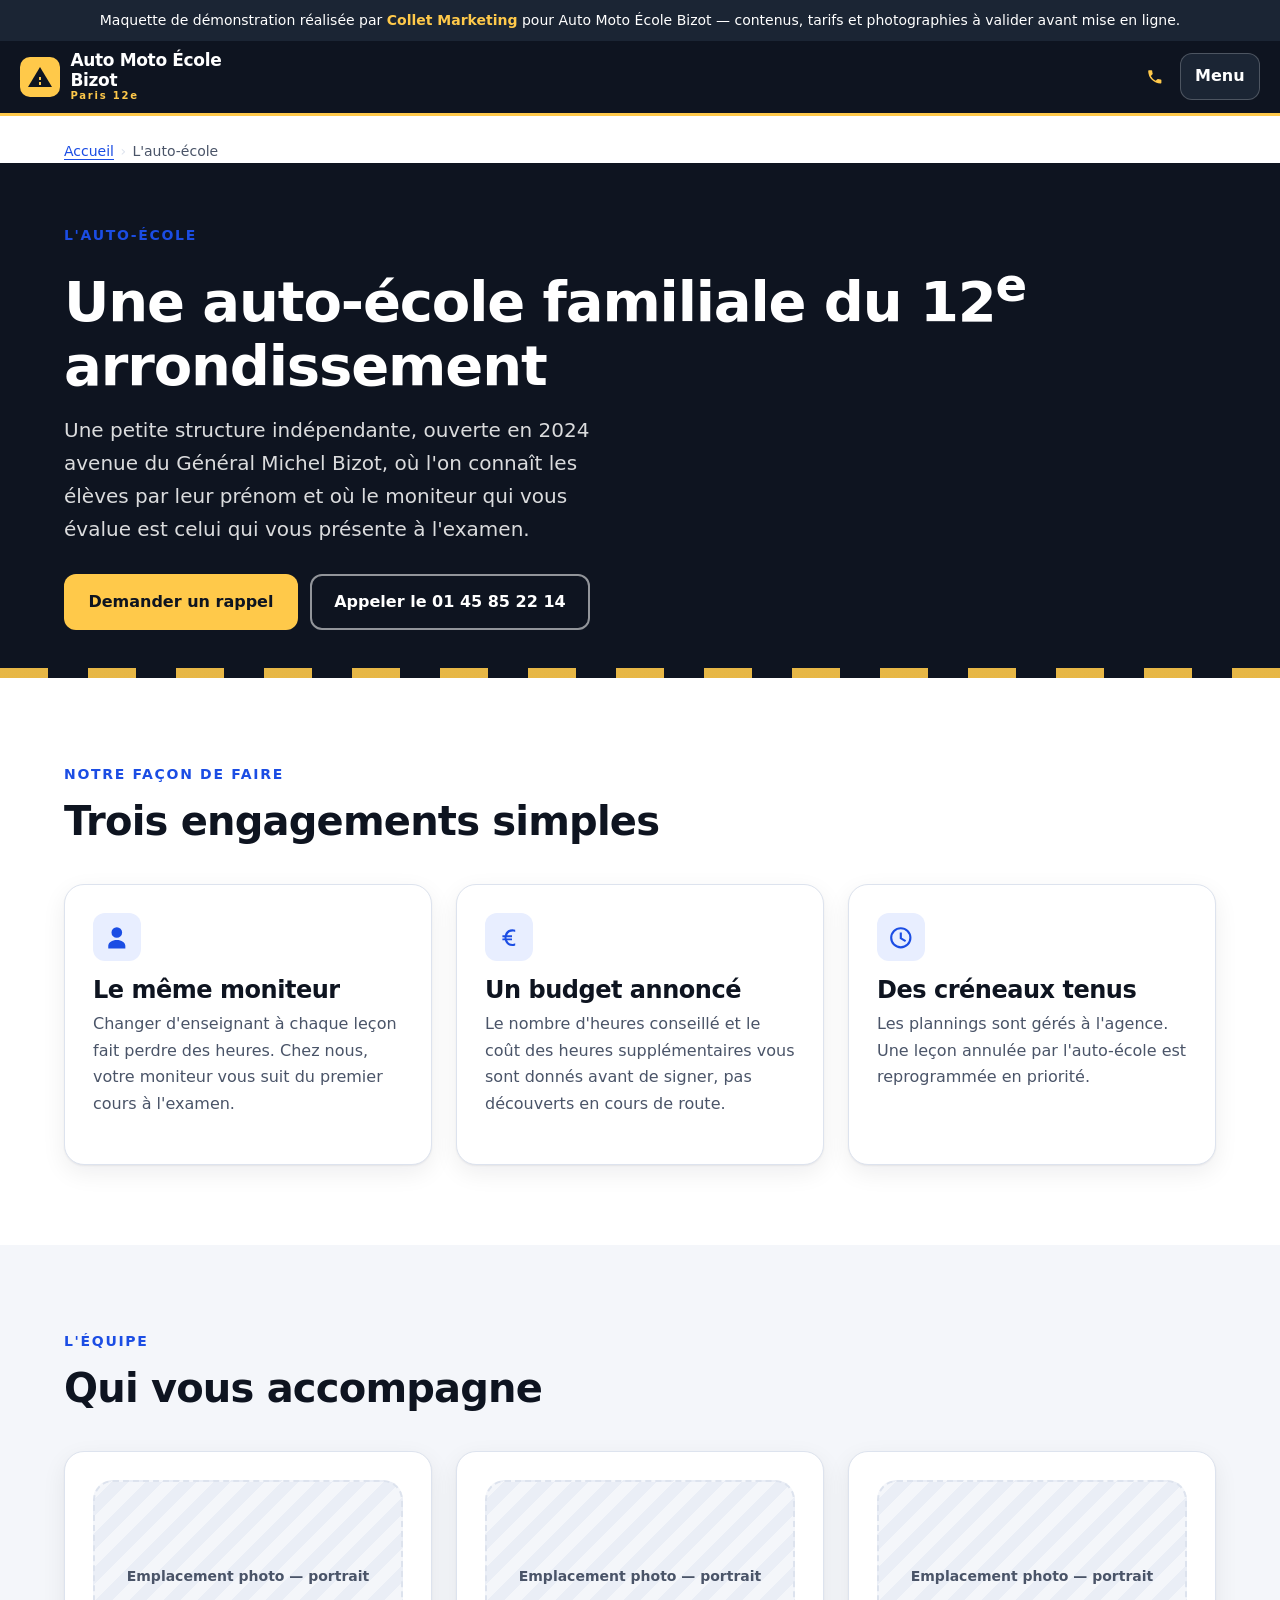
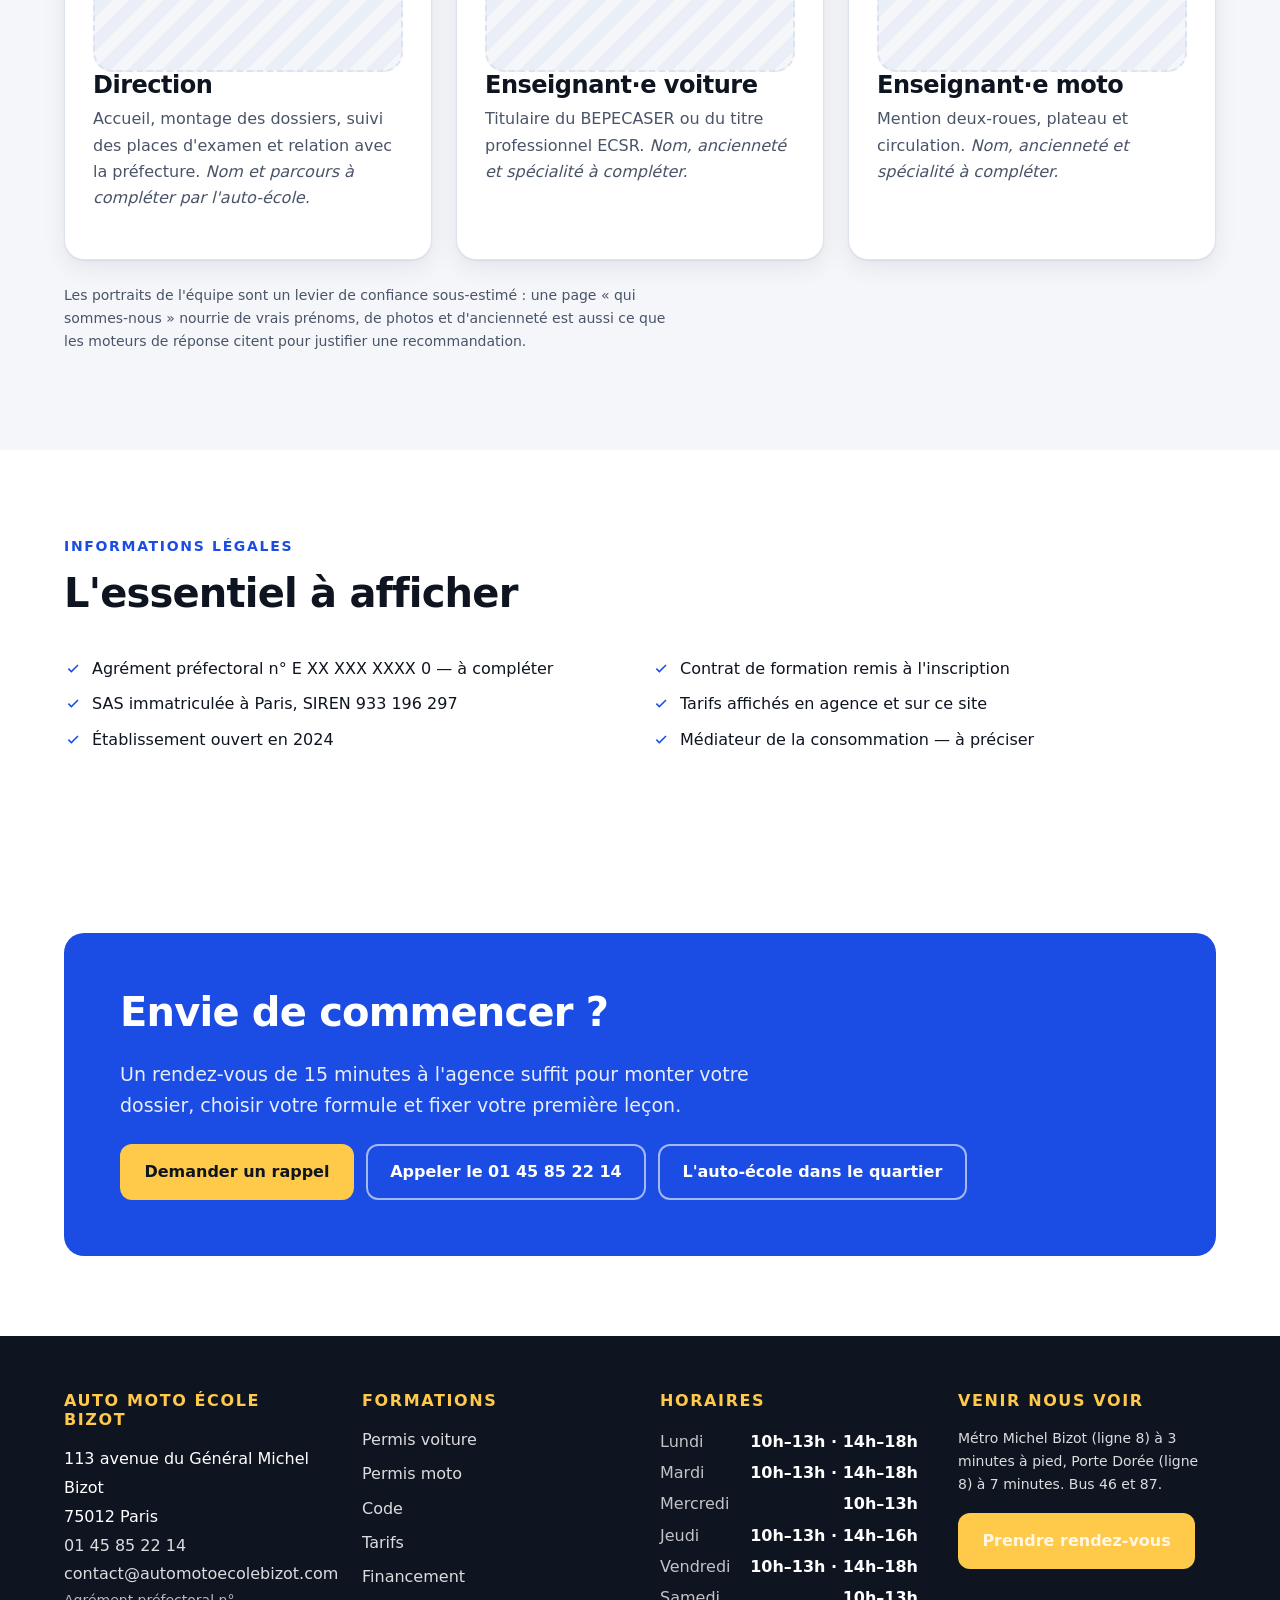
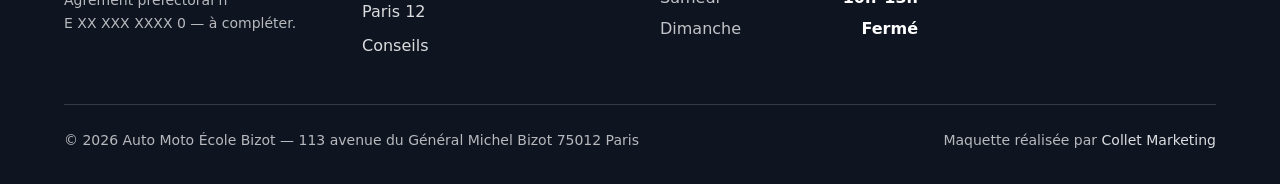
==== a-propos.html @ 6f450801 "Maquette de site pour l'Auto Moto École Bizot Site vitrine statique proposé à l'auto-école du 113 av" ====
<!DOCTYPE html>
<html lang="fr">
<head>
<meta charset="utf-8">
<meta name="viewport" content="width=device-width, initial-scale=1">
<title>L'auto-école — équipe et engagements | Auto Moto École Bizot</title>
<meta name="description" content="Auto Moto École Bizot, auto-école familiale du 12e arrondissement de Paris : notre équipe, nos engagements et nos informations légales.">
<link rel="canonical" href="https://www.automotoecolebizot.com/a-propos.html">
<meta name="theme-color" content="#0e1420">
<meta property="og:type" content="website">
<meta property="og:locale" content="fr_FR">
<meta property="og:site_name" content="Auto Moto École Bizot">
<meta property="og:title" content="L'auto-école — équipe et engagements | Auto Moto École Bizot">
<meta property="og:description" content="Auto Moto École Bizot, auto-école familiale du 12e arrondissement de Paris : notre équipe, nos engagements et nos informations légales.">
<meta property="og:url" content="https://www.automotoecolebizot.com/a-propos.html">
<meta name="twitter:card" content="summary_large_image">
<link rel="stylesheet" href="assets/css/bizot.css?v=f69661eec4">
<script type="application/ld+json">{"@context":"https://schema.org","@type":["DrivingSchool","LocalBusiness"],"@id":"https://www.automotoecolebizot.com/#etablissement","name":"Auto Moto École Bizot","legalName":"AUTO MOTO ECOLE BIZOT","url":"https://www.automotoecolebizot.com/","telephone":"+33145852214","email":"contact@automotoecolebizot.com","image":"https://www.automotoecolebizot.com/assets/img/devanture.jpg","priceRange":"€€","currenciesAccepted":"EUR","address":{"@type":"PostalAddress","streetAddress":"113 avenue du Général Michel Bizot","postalCode":"75012","addressLocality":"Paris","addressRegion":"Île-de-France","addressCountry":"FR"},"geo":{"@type":"GeoCoordinates","latitude":"48.8368","longitude":"2.4048"},"openingHoursSpecification":[{"@type":"OpeningHoursSpecification","dayOfWeek":["Monday","Tuesday","Friday"],"opens":"10:00","closes":"13:00"},{"@type":"OpeningHoursSpecification","dayOfWeek":["Monday","Tuesday","Friday"],"opens":"14:00","closes":"18:00"},{"@type":"OpeningHoursSpecification","dayOfWeek":["Wednesday","Saturday"],"opens":"10:00","closes":"13:00"},{"@type":"OpeningHoursSpecification","dayOfWeek":"Thursday","opens":"10:00","closes":"13:00"},{"@type":"OpeningHoursSpecification","dayOfWeek":"Thursday","opens":"14:00","closes":"16:00"}],"areaServed":[{"@type":"City","name":"Paris 12e"},{"@type":"City","name":"Saint-Mandé"},{"@type":"City","name":"Charenton-le-Pont"},{"@type":"City","name":"Vincennes"}],"hasOfferCatalog":{"@type":"OfferCatalog","name":"Formations au permis de conduire","itemListElement":[{"@type":"Offer","name":"Permis B — forfait 20 h boîte manuelle","price":"990","priceCurrency":"EUR"},{"@type":"Offer","name":"Permis B — forfait 20 h boîte automatique","price":"990","priceCurrency":"EUR"},{"@type":"Offer","name":"Permis A2 — forfait 20 h moto","price":"890","priceCurrency":"EUR"}]},"publicAccess":true,"sameAs":["https://www.instagram.com/"]}</script>
<script type="application/ld+json">{"@context":"https://schema.org","@type":"BreadcrumbList","itemListElement":[{"@type":"ListItem","position":1,"name":"Accueil","item":"https://www.automotoecolebizot.com/index.html"},{"@type":"ListItem","position":2,"name":"L'auto-école"}]}</script>
</head>
<body>
<a class="saut-navigation" href="#contenu">Aller au contenu</a>
<div class="bandeau-maquette">Maquette de démonstration réalisée par <strong>Collet Marketing</strong> pour Auto Moto École Bizot — contenus, tarifs et photographies à valider avant mise en ligne.</div>
<header class="entete">
  <div class="conteneur entete__barre">
    <a class="logo" href="index.html">
      <svg width="40" height="40" viewBox="0 0 40 40" aria-hidden="true" focusable="false">
        <rect width="40" height="40" rx="10" fill="#ffc94a"/>
        <path d="M8 30 20 10l12 20z" fill="#0e1420"/>
        <path d="M19 20h2v3h-2zm0 5h2v3h-2z" fill="#ffc94a"/>
      </svg>
      <span class="logo__marque">Auto Moto École Bizot<span>Paris 12e</span></span>
    </a>
    <button class="bouton-menu" type="button" data-menu-bouton aria-expanded="false" aria-controls="menu">
      Menu
    </button>
    <nav class="nav" id="menu" data-menu aria-label="Navigation principale">
      <ul class="nav__liste"><li><a class="nav__lien" href="permis-voiture.html">Permis voiture</a></li><li><a class="nav__lien" href="permis-moto.html">Permis moto</a></li><li><a class="nav__lien" href="code-de-la-route.html">Code</a></li><li><a class="nav__lien" href="tarifs.html">Tarifs</a></li><li><a class="nav__lien" href="financement.html">Financement</a></li><li><a class="nav__lien" href="auto-ecole-paris-12.html">Paris 12</a></li><li><a class="nav__lien" href="blog.html">Conseils</a></li><li class="nav__inscription"><a class="bouton bouton--principal" href="contact.html">S'inscrire</a></li></ul>
    </nav>
    <div class="entete__actions">
      <a class="tel-entete" href="tel:+33145852214"><svg viewBox="0 0 24 24" aria-hidden="true" focusable="false"><path d="M6.6 10.8a15.1 15.1 0 0 0 6.6 6.6l2.2-2.2a1 1 0 0 1 1-.24 11.4 11.4 0 0 0 3.6.58 1 1 0 0 1 1 1V20a1 1 0 0 1-1 1A17 17 0 0 1 3 4a1 1 0 0 1 1-1h3.5a1 1 0 0 1 1 1 11.4 11.4 0 0 0 .58 3.6 1 1 0 0 1-.25 1z"/></svg><span class="tel-entete__texte">01 45 85 22 14</span></a>
    </div>
  </div>
</header>
<main id="contenu">
<div class="conteneur fil-ariane"><nav aria-label="Fil d'Ariane"><ol><li><a href="index.html">Accueil</a></li><li aria-current="page">L'auto-école</li></ol></nav></div>

<section class="heros sur-fond-sombre" style="padding-block:3.5rem 3rem">
  <div class="conteneur">
    <span class="surtitre">L'auto-école</span>
    <h1>Une auto-école familiale du 12<sup>e</sup> arrondissement</h1>
    <p class="heros__accroche">Une petite structure indépendante, ouverte en 2024 avenue du Général Michel Bizot, où l'on connaît les élèves par leur prénom et où le moniteur qui vous évalue est celui qui vous présente à l'examen.</p>
      <div class="boutons" style="margin-top:1.75rem">
        <a class="bouton bouton--principal" href="contact.html">Demander un rappel</a>
        <a class="bouton bouton--secondaire" href="tel:+33145852214">Appeler le 01 45 85 22 14</a>
      </div>
  </div>
</section>
<section class="section">
  <div class="conteneur">
    <div class="section__intro">
      <span class="surtitre">Notre façon de faire</span>
      <h2>Trois engagements simples</h2>
    </div>
    
    <div class="grille grille--3"><article class="carte"><span class="carte__icone"><svg viewBox="0 0 24 24" aria-hidden="true" focusable="false"><path d="M12 12a5 5 0 1 0 0-10 5 5 0 0 0 0 10zm0 2c-4.4 0-8 2.5-8 5.5V22h16v-2.5c0-3-3.6-5.5-8-5.5z"/></svg></span><h3>Le même moniteur</h3><p>Changer d'enseignant à chaque leçon fait perdre des heures. Chez nous, votre moniteur vous suit du premier cours à l'examen.</p></article><article class="carte"><span class="carte__icone"><svg viewBox="0 0 24 24" aria-hidden="true" focusable="false"><path d="M15.6 6.2a5.4 5.4 0 0 0-5.2 3.4H15v1.8h-5.1a6 6 0 0 0 0 1.2H15v1.8h-4.6a5.4 5.4 0 0 0 5.2 3.4c.9 0 1.7-.2 2.4-.6v2.1c-.8.3-1.6.5-2.5.5a7.4 7.4 0 0 1-7.2-5.4H6v-1.8h2a7.7 7.7 0 0 1 0-1.2H6V9.6h2.3A7.4 7.4 0 0 1 15.5 4c.9 0 1.7.2 2.5.5v2.1c-.7-.3-1.5-.4-2.4-.4z"/></svg></span><h3>Un budget annoncé</h3><p>Le nombre d'heures conseillé et le coût des heures supplémentaires vous sont donnés avant de signer, pas découverts en cours de route.</p></article><article class="carte"><span class="carte__icone"><svg viewBox="0 0 24 24" aria-hidden="true" focusable="false"><path d="M12 2a10 10 0 1 0 0 20 10 10 0 0 0 0-20zm0 18a8 8 0 1 1 0-16 8 8 0 0 1 0 16zm1-13h-2v6l5 3 1-1.7-4-2.3z"/></svg></span><h3>Des créneaux tenus</h3><p>Les plannings sont gérés à l'agence. Une leçon annulée par l'auto-école est reprogrammée en priorité.</p></article></div>
  </div>
</section>
<section class="section section--claire">
  <div class="conteneur">
    <div class="section__intro">
      <span class="surtitre">L'équipe</span>
      <h2>Qui vous accompagne</h2>
    </div>
    
    <div class="grille grille--3">
      <article class="carte"><div class="photo photo--large" role="img" aria-label="portrait"><span>Emplacement photo — portrait</span></div><h3>Direction</h3>
        <p>Accueil, montage des dossiers, suivi des places d'examen et relation avec la
        préfecture. <em>Nom et parcours à compléter par l'auto-école.</em></p></article>
      <article class="carte"><div class="photo photo--large" role="img" aria-label="portrait"><span>Emplacement photo — portrait</span></div><h3>Enseignant·e voiture</h3>
        <p>Titulaire du BEPECASER ou du titre professionnel ECSR.
        <em>Nom, ancienneté et spécialité à compléter.</em></p></article>
      <article class="carte"><div class="photo photo--large" role="img" aria-label="portrait"><span>Emplacement photo — portrait</span></div><h3>Enseignant·e moto</h3>
        <p>Mention deux-roues, plateau et circulation.
        <em>Nom, ancienneté et spécialité à compléter.</em></p></article>
    </div>
    <p class="mention" style="margin-top:1.5rem">Les portraits de l'équipe sont un levier de
    confiance sous-estimé&nbsp;: une page « qui sommes-nous » nourrie de vrais prénoms, de
    photos et d'ancienneté est aussi ce que les moteurs de réponse citent pour justifier une
    recommandation.</p>
  </div>
</section>
<section class="section">
  <div class="conteneur">
    <div class="section__intro">
      <span class="surtitre">Informations légales</span>
      <h2>L'essentiel à afficher</h2>
    </div>
    
    <div class="grille grille--2">
      <ul class="liste-cochee">
        <li><svg viewBox="0 0 24 24" aria-hidden="true" focusable="false"><path d="M9.6 16.6 5 12l1.4-1.4 3.2 3.2 8-8L19 7.2z"/></svg><span>Agrément préfectoral n° E XX XXX XXXX 0 — à compléter</span></li>
        <li><svg viewBox="0 0 24 24" aria-hidden="true" focusable="false"><path d="M9.6 16.6 5 12l1.4-1.4 3.2 3.2 8-8L19 7.2z"/></svg><span>SAS immatriculée à Paris, SIREN 933 196 297</span></li>
        <li><svg viewBox="0 0 24 24" aria-hidden="true" focusable="false"><path d="M9.6 16.6 5 12l1.4-1.4 3.2 3.2 8-8L19 7.2z"/></svg><span>Établissement ouvert en 2024</span></li>
      </ul>
      <ul class="liste-cochee">
        <li><svg viewBox="0 0 24 24" aria-hidden="true" focusable="false"><path d="M9.6 16.6 5 12l1.4-1.4 3.2 3.2 8-8L19 7.2z"/></svg><span>Contrat de formation remis à l'inscription</span></li>
        <li><svg viewBox="0 0 24 24" aria-hidden="true" focusable="false"><path d="M9.6 16.6 5 12l1.4-1.4 3.2 3.2 8-8L19 7.2z"/></svg><span>Tarifs affichés en agence et sur ce site</span></li>
        <li><svg viewBox="0 0 24 24" aria-hidden="true" focusable="false"><path d="M9.6 16.6 5 12l1.4-1.4 3.2 3.2 8-8L19 7.2z"/></svg><span>Médiateur de la consommation — à préciser</span></li>
      </ul>
    </div>
  </div>
</section>
<section class="section">
  <div class="conteneur">
    <div class="appel">
      <h2>Envie de commencer&nbsp;?</h2>
      <p>Un rendez-vous de 15 minutes à l'agence suffit pour monter votre dossier, choisir votre formule et fixer votre première leçon.</p>
      <div class="boutons">
        <a class="bouton bouton--principal" href="contact.html">Demander un rappel</a>
        <a class="bouton bouton--secondaire" href="tel:+33145852214">Appeler le 01 45 85 22 14</a>
        <a class="bouton bouton--secondaire" href="auto-ecole-paris-12.html">L'auto-école dans le quartier</a>
      </div>
    </div>
  </div>
</section>
</main>

<footer class="pied">
  <div class="conteneur">
    <div class="pied__grille">
      <div>
        <h2>Auto Moto École Bizot</h2>
        <address>
          113 avenue du Général Michel Bizot<br>75012 Paris<br>
          <a href="tel:+33145852214">01 45 85 22 14</a><br>
          <a href="mailto:contact@automotoecolebizot.com">contact@automotoecolebizot.com</a>
        </address>
        <p class="mention" style="color:rgba(255,255,255,.7)">
          Agrément préfectoral n° E&nbsp;XX&nbsp;XXX&nbsp;XXXX&nbsp;0 — à compléter.
        </p>
      </div>
      <div>
        <h2>Formations</h2>
        <ul><li><a href="permis-voiture.html">Permis voiture</a></li><li><a href="permis-moto.html">Permis moto</a></li><li><a href="code-de-la-route.html">Code</a></li><li><a href="tarifs.html">Tarifs</a></li><li><a href="financement.html">Financement</a></li><li><a href="auto-ecole-paris-12.html">Paris 12</a></li><li><a href="blog.html">Conseils</a></li></ul>
      </div>
      <div>
        <h2>Horaires</h2>
        <dl class="pied__horaires"><div><dt>Lundi</dt><dd>10h–13h · 14h–18h</dd></div><div><dt>Mardi</dt><dd>10h–13h · 14h–18h</dd></div><div><dt>Mercredi</dt><dd>10h–13h</dd></div><div><dt>Jeudi</dt><dd>10h–13h · 14h–16h</dd></div><div><dt>Vendredi</dt><dd>10h–13h · 14h–18h</dd></div><div><dt>Samedi</dt><dd>10h–13h</dd></div><div><dt>Dimanche</dt><dd>Fermé</dd></div></dl>
      </div>
      <div>
        <h2>Venir nous voir</h2>
        <p class="mention" style="color:rgba(255,255,255,.85);max-width:16rem">
          Métro Michel Bizot (ligne 8) à 3 minutes à pied, Porte Dorée (ligne 8) à 7 minutes.
          Bus 46 et 87.
        </p>
        <p><a class="bouton bouton--principal" href="contact.html">Prendre rendez-vous</a></p>
      </div>
    </div>
    <div class="pied__bas">
      <p class="sans-marge-bas">© 2026 Auto Moto École Bizot — 113 avenue du Général Michel Bizot 75012 Paris</p>
      <p class="sans-marge-bas">Maquette réalisée par <a href="https://colletmarketing.com">Collet Marketing</a></p>
    </div>
  </div>
</footer>
<script src="assets/js/site.js?v=902082d613" defer></script>
</body>
</html>
---- assets/css/bizot.css ----
/* ==========================================================================
   Auto Moto École Bizot — maquette Collet Marketing
   Feuille de style unique. Aucune dépendance, aucune étape de compilation.

   Ordre : jetons → socle → mise en page → composants → utilitaires.
   Aucune couleur n'est écrite en dur hors du bloc « jetons ».
   ========================================================================== */

/* --------------------------------------------------------------------------
   1. Jetons
   -------------------------------------------------------------------------- */
:root {
  /* Palette — six valeurs, aucune autre.
     Le thème vient de la route : bitume, marquage au sol, bleu de signalisation. */
  --bitume:       #0e1420;  /* texte principal, en-tête, pied de page          */
  --bitume-clair: #1b2534;  /* aplats secondaires sur fond sombre              */
  --bleu:         #1b4de4;  /* couleur de marque, liens, aplats                */
  --jaune:        #ffc94a;  /* action principale et marquage au sol            */
  --gris:         #f4f6fa;  /* fonds de section clairs                         */
  --blanc:        #ffffff;

  /* Teintes dérivées — états d'interface uniquement (survol, bordures). */
  --bleu-voile:   #e8eeff;  /* bleu 10 % sur blanc : fonds d'encadré           */
  --bleu-fonce:   #1740bd;  /* survol du bouton bleu                           */
  --jaune-fonce:  #f0b62b;  /* survol du bouton jaune                          */
  --bitume-doux:  #4a5468;  /* texte secondaire — 7,4:1 sur blanc              */
  --trait:        #dde3ee;

  /* Rôles — les composants ne consomment jamais la palette directement. */
  --fond-page:      var(--blanc);
  --fond-clair:     var(--gris);
  --fond-sombre:    var(--bitume);
  --texte:          var(--bitume);
  --texte-doux:     var(--bitume-doux);
  --texte-sombre:   var(--blanc);      /* texte posé sur --fond-sombre         */
  --action-fond:    var(--jaune);      /* bitume sur jaune = 11,6:1            */
  --action-texte:   var(--bitume);
  --marque:         var(--bleu);       /* bleu sur blanc = 6,5:1               */

  /* Typographie — tout en rem, jamais en px : le réglage « taille du texte »
     du navigateur doit rester opérant. */
  --police: system-ui, -apple-system, "Segoe UI", Roboto, "Helvetica Neue", Arial, sans-serif;
  --corps:   1.125rem;  /* 18 px minimum sur tout le texte courant */
  --petit:   1rem;
  --mention: 0.875rem;  /* mentions légales et micro-libellés uniquement */

  /* Rythme */
  --pas:        0.5rem;
  --gouttiere:  1.5rem;
  --section:    5rem;
  --largeur:    72rem;
  --largeur-entete: 82rem;   /* l'en-tête tient sur une ligne jusqu'à 80rem */
  --lecture:    38rem;   /* ~68 caractères */

  --rayon:       0.75rem;
  --rayon-large: 1.25rem;
  --ombre:       0 1px 2px rgba(14, 20, 32, .06), 0 8px 24px rgba(14, 20, 32, .07);
  --ombre-forte: 0 18px 48px rgba(14, 20, 32, .18);
}

/* --------------------------------------------------------------------------
   2. Socle
   -------------------------------------------------------------------------- */
*, *::before, *::after { box-sizing: border-box; }

html { scroll-behavior: smooth; }
@media (prefers-reduced-motion: reduce) {
  html { scroll-behavior: auto; }
  *, *::before, *::after { animation-duration: .01ms !important; transition-duration: .01ms !important; }
}

body {
  margin: 0;
  font-family: var(--police);
  font-size: var(--corps);
  line-height: 1.65;
  color: var(--texte);
  background: var(--fond-page);
  -webkit-font-smoothing: antialiased;
}

h1, h2, h3, h4 { line-height: 1.15; margin: 0 0 .6em; letter-spacing: -.02em; font-weight: 800; }
h1 { font-size: clamp(2.1rem, 1.4rem + 2.8vw, 3.5rem); }
h2 { font-size: clamp(1.7rem, 1.2rem + 1.9vw, 2.5rem); }
h3 { font-size: clamp(1.2rem, 1.05rem + .6vw, 1.5rem); }
h4 { font-size: 1.125rem; }

p, ul, ol, dl, table { margin: 0 0 1.2em; }
p { max-width: var(--lecture); }
img, svg { max-width: 100%; }
img { height: auto; display: block; }

a { color: var(--marque); text-underline-offset: .18em; }
a:hover { color: var(--bleu-fonce); }

:focus-visible {
  outline: 3px solid var(--bleu);
  outline-offset: 3px;
  border-radius: 4px;
}
.sur-fond-sombre :focus-visible, .pied :focus-visible { outline-color: var(--jaune); }

.saut-navigation {
  position: absolute; top: 0; left: 0; z-index: 100;
  width: 1px; height: 1px; overflow: hidden; clip-path: inset(50%);
  background: var(--jaune); color: var(--bitume);
  padding: .75rem 1.25rem; font-weight: 700; border-radius: 0 0 var(--rayon) 0;
}
.saut-navigation:focus {
  width: auto; height: auto; overflow: visible; clip-path: none;
}

/* --------------------------------------------------------------------------
   3. Mise en page
   -------------------------------------------------------------------------- */
.conteneur {
  width: min(100% - 2.5rem, var(--largeur));
  margin-inline: auto;
}

.section { padding-block: var(--section); }
.section--serree { padding-block: 3.5rem; }
.section--claire { background: var(--fond-clair); }
.section--sombre { background: var(--fond-sombre); color: var(--texte-sombre); }
.section--sombre h2, .section--sombre h3 { color: var(--texte-sombre); }
.section--sombre a { color: var(--jaune); }

.section__intro { max-width: 44rem; margin-bottom: 2.5rem; }
.section__intro p { max-width: none; color: var(--texte-doux); font-size: 1.1875rem; }
.section--sombre .section__intro p { color: rgba(255,255,255,.82); }

.surtitre {
  display: inline-block;
  font-size: var(--mention); font-weight: 800;
  letter-spacing: .12em; text-transform: uppercase;
  color: var(--marque); margin-bottom: .75rem;
}
.section--sombre .surtitre { color: var(--jaune); }

.grille { display: grid; gap: var(--gouttiere); }
.grille--2 { grid-template-columns: repeat(auto-fit, minmax(19rem, 1fr)); }
.grille--3 { grid-template-columns: repeat(auto-fit, minmax(17rem, 1fr)); }
.grille--4 { grid-template-columns: repeat(auto-fit, minmax(14rem, 1fr)); }
.grille--texte-media { grid-template-columns: repeat(auto-fit, minmax(20rem, 1fr)); align-items: center; gap: 3rem; }

/* --------------------------------------------------------------------------
   4. En-tête
   -------------------------------------------------------------------------- */
.bandeau-maquette {
  background: var(--bitume-clair); color: var(--blanc);
  font-size: var(--mention); text-align: center;
  padding: .55rem 1rem;
}
.bandeau-maquette a { color: var(--jaune); font-weight: 700; }
.bandeau-maquette strong { color: var(--jaune); }

.entete {
  position: sticky; top: 0; z-index: 50;
  background: var(--bitume); color: var(--texte-sombre);
  border-bottom: 3px solid var(--jaune);
}
.entete__barre {
  width: min(100% - 2.5rem, var(--largeur-entete));
  display: flex; align-items: center; gap: 1rem;
  min-height: 4.5rem;
}
.logo { display: inline-flex; align-items: center; gap: .65rem; text-decoration: none; color: var(--blanc); flex: 0 0 auto; }
.logo__marque { font-weight: 900; font-size: 1.0625rem; letter-spacing: -.02em; line-height: 1.15; max-width: 9.5rem; }
.logo__marque span { display: block; font-size: .625rem; font-weight: 700; letter-spacing: .18em; color: var(--jaune); }

.nav { margin-left: auto; }
.nav__liste { display: flex; align-items: center; gap: .1rem; list-style: none; margin: 0; padding: 0; }
.nav__lien {
  display: block; padding: .55rem .6rem; border-radius: var(--rayon); white-space: nowrap;
  color: var(--blanc); text-decoration: none; font-size: .9375rem; font-weight: 600;
}
.nav__inscription .bouton { padding: .6rem 1rem; font-size: .9375rem; }
.nav__lien:hover { background: var(--bitume-clair); color: var(--blanc); }
.nav__lien[aria-current="page"] { color: var(--jaune); }

.entete__actions { display: flex; align-items: center; gap: .75rem; flex: 0 0 auto; }
.tel-entete {
  display: inline-flex; align-items: center; gap: .5rem;
  color: var(--blanc); text-decoration: none; font-weight: 700; white-space: nowrap;
}
.tel-entete svg { width: 1.1rem; height: 1.1rem; fill: var(--jaune); }

.bouton-menu {
  display: none; align-items: center; gap: .5rem;
  background: var(--bitume-clair); color: var(--blanc);
  border: 1px solid rgba(255,255,255,.22); border-radius: var(--rayon);
  font: inherit; font-size: var(--petit); font-weight: 700;
  padding: .6rem .9rem; cursor: pointer; min-height: 44px;
}

@media (max-width: 80rem) {
  .logo { order: 1; }
  .entete__actions { order: 2; margin-left: auto; }
  .bouton-menu { display: inline-flex; order: 3; }
  .nav { order: 4; }
  .tel-entete__texte { display: none; }
  .nav {
    position: absolute; left: 0; right: 0; top: 100%;
    background: var(--bitume); border-bottom: 3px solid var(--jaune);
    margin: 0; padding: .5rem 1.25rem 1.25rem;
    display: none;
  }
  .nav[data-ouvert="true"] { display: block; }
  .nav__liste { flex-direction: column; align-items: stretch; gap: 0; }
  .nav__lien { padding: .85rem .5rem; border-bottom: 1px solid rgba(255,255,255,.1); }
  .nav__inscription { margin-top: .9rem; }
}

/* --------------------------------------------------------------------------
   5. Boutons
   -------------------------------------------------------------------------- */
.bouton {
  display: inline-flex; align-items: center; justify-content: center; gap: .5rem;
  min-height: 48px; padding: .8rem 1.4rem;
  border: 2px solid transparent; border-radius: var(--rayon);
  font: inherit; font-size: var(--petit); font-weight: 800; text-decoration: none;
  cursor: pointer; transition: background-color .15s ease, transform .15s ease;
}
.bouton:hover { transform: translateY(-1px); }
.bouton--principal { background: var(--action-fond); color: var(--action-texte); }
.bouton--principal:hover { background: var(--jaune-fonce); color: var(--action-texte); }
.bouton--secondaire { background: transparent; color: var(--marque); border-color: var(--marque); }
.bouton--secondaire:hover { background: var(--bleu-voile); color: var(--bleu-fonce); }
.sur-fond-sombre .bouton--secondaire, .section--sombre .bouton--secondaire {
  color: var(--blanc); border-color: rgba(255,255,255,.55);
}
.sur-fond-sombre .bouton--secondaire:hover, .section--sombre .bouton--secondaire:hover {
  background: rgba(255,255,255,.1); color: var(--blanc);
}
.bouton--large { width: 100%; }
.boutons { display: flex; flex-wrap: wrap; gap: .75rem; }

/* --------------------------------------------------------------------------
   6. Héros
   -------------------------------------------------------------------------- */
.heros {
  background: var(--bitume); color: var(--texte-sombre);
  position: relative; overflow: hidden;
  padding-block: 4.5rem 4rem;
}
/* Marquage au sol : une bande discontinue en fond, tracée en CSS. */
.heros::after {
  content: ""; position: absolute; inset: auto 0 0 0; height: 10px;
  background: repeating-linear-gradient(90deg, var(--jaune) 0 3rem, transparent 3rem 5.5rem);
  opacity: .9;
}
.heros__grille { display: grid; grid-template-columns: repeat(auto-fit, minmax(20rem, 1fr)); gap: 3rem; align-items: center; }
.heros h1 { margin-bottom: 1rem; }
.heros h1 em { font-style: normal; color: var(--jaune); }
.heros__accroche { font-size: 1.25rem; color: rgba(255,255,255,.85); max-width: 34rem; }
.heros__preuves { list-style: none; margin: 1.75rem 0 0; padding: 0; display: grid; gap: .6rem; }
.heros__preuves li { display: flex; align-items: flex-start; gap: .6rem; font-size: var(--petit); color: rgba(255,255,255,.9); }
.heros__preuves svg { width: 1.25rem; height: 1.25rem; flex: 0 0 auto; margin-top: .2rem; fill: var(--jaune); }

.encart-devis {
  background: var(--blanc); color: var(--texte);
  border-radius: var(--rayon-large); box-shadow: var(--ombre-forte);
  padding: 1.75rem;
}
.encart-devis h2 { font-size: 1.4rem; }
.encart-devis p { font-size: var(--petit); color: var(--texte-doux); }

/* Bandeau de réassurance sous le héros */
.rassurance { background: var(--bleu-voile); border-bottom: 1px solid var(--trait); }
.rassurance__liste {
  list-style: none; margin: 0; padding: 1.1rem 0;
  display: flex; flex-wrap: wrap; gap: .75rem 2.25rem; justify-content: space-between;
}
.rassurance__liste li { display: flex; align-items: center; gap: .55rem; font-size: var(--petit); font-weight: 600; }
.rassurance__liste svg { width: 1.15rem; height: 1.15rem; fill: var(--marque); flex: 0 0 auto; }

/* --------------------------------------------------------------------------
   7. Cartes
   -------------------------------------------------------------------------- */
.carte {
  display: flex; flex-direction: column;
  background: var(--blanc); border: 1px solid var(--trait);
  border-radius: var(--rayon-large); padding: 1.75rem;
  box-shadow: var(--ombre);
}
.carte h3 { margin-bottom: .4rem; }
.carte p { max-width: none; color: var(--texte-doux); font-size: var(--petit); }
.carte__icone {
  display: inline-flex; align-items: center; justify-content: center;
  width: 3rem; height: 3rem; border-radius: var(--rayon);
  background: var(--bleu-voile); margin-bottom: 1rem;
}
.carte__icone svg { width: 1.6rem; height: 1.6rem; fill: var(--marque); }
.carte__prix { font-weight: 900; font-size: 1.5rem; color: var(--texte); margin: .25rem 0 .75rem; }
.carte__prix small { display: block; font-size: var(--mention); font-weight: 600; color: var(--texte-doux); }
.carte__pied { margin-top: auto; padding-top: 1rem; }
.carte--formation { border-top: 4px solid var(--jaune); }

.liste-cochee { list-style: none; margin: 0 0 1.25rem; padding: 0; display: grid; gap: .55rem; }
.liste-cochee li { display: flex; align-items: flex-start; gap: .6rem; font-size: var(--petit); }
.liste-cochee svg { width: 1.15rem; height: 1.15rem; flex: 0 0 auto; margin-top: .25rem; fill: var(--marque); }
.section--sombre .liste-cochee svg { fill: var(--jaune); }

/* Étapes numérotées */
.etape { position: relative; padding-left: 3.75rem; }
.etape__numero {
  position: absolute; left: 0; top: 0;
  width: 2.75rem; height: 2.75rem; border-radius: 50%;
  display: inline-flex; align-items: center; justify-content: center;
  background: var(--jaune); color: var(--bitume);
  font-weight: 900; font-size: 1.125rem;
}
.etape h3 { margin-bottom: .3rem; font-size: 1.2rem; }
.etape p { color: var(--texte-doux); font-size: var(--petit); max-width: none; margin: 0; }
.section--sombre .etape p { color: rgba(255,255,255,.8); }

/* Chiffres clés */
.chiffre { text-align: left; }
.chiffre__valeur { display: block; font-size: clamp(2.2rem, 1.6rem + 2vw, 3rem); font-weight: 900; color: var(--jaune); line-height: 1; }
.chiffre p { font-size: var(--petit); margin: .5rem 0 0; color: rgba(255,255,255,.85); }

/* Avis */
.avis { background: var(--blanc); border: 1px solid var(--trait); border-radius: var(--rayon-large); padding: 1.5rem; box-shadow: var(--ombre); }
.avis blockquote { margin: 0 0 1rem; font-size: var(--petit); }
.avis figcaption { font-size: var(--mention); color: var(--texte-doux); font-weight: 600; }
.note { display: flex; align-items: center; gap: .5rem; margin-bottom: .75rem; }
.note__etoiles { display: inline-flex; gap: .1rem; }
.note__etoiles svg { width: 1.1rem; height: 1.1rem; fill: var(--jaune); stroke: var(--bitume); stroke-width: 1.2; }
.note__texte { font-size: var(--mention); font-weight: 700; }

/* --------------------------------------------------------------------------
   8. Tableaux de tarifs
   -------------------------------------------------------------------------- */
.tableau-enveloppe { overflow-x: auto; border: 1px solid var(--trait); border-radius: var(--rayon-large); background: var(--blanc); }
table.tarifs { width: 100%; border-collapse: collapse; font-size: var(--petit); min-width: 34rem; margin: 0; }
table.tarifs caption { text-align: left; padding: 1.1rem 1.25rem; font-weight: 800; font-size: 1.125rem; }
table.tarifs th, table.tarifs td { padding: .85rem 1.25rem; text-align: left; border-top: 1px solid var(--trait); }
table.tarifs thead th { background: var(--gris); font-size: var(--mention); text-transform: uppercase; letter-spacing: .06em; }
table.tarifs tbody tr:nth-child(even) { background: var(--gris); }
table.tarifs td:last-child, table.tarifs th:last-child { text-align: right; font-weight: 700; white-space: nowrap; }

/* --------------------------------------------------------------------------
   9. Questions fréquentes — repliables, sans JavaScript obligatoire
   -------------------------------------------------------------------------- */
.faq { display: grid; gap: .75rem; max-width: 52rem; }
.faq details { background: var(--blanc); border: 1px solid var(--trait); border-radius: var(--rayon); }
.faq summary {
  cursor: pointer; list-style: none; padding: 1.1rem 1.25rem;
  font-weight: 700; display: flex; justify-content: space-between; gap: 1rem; align-items: center;
  min-height: 48px;
}
.faq summary::-webkit-details-marker { display: none; }
.faq summary::after { content: "+"; font-size: 1.5rem; color: var(--marque); line-height: 1; }
.faq details[open] summary::after { content: "–"; }
.faq details > div { padding: 0 1.25rem 1.25rem; }
.faq p { margin: 0; font-size: var(--petit); color: var(--texte-doux); max-width: 46rem; }
.faq p + p { margin-top: .75rem; }

/* --------------------------------------------------------------------------
   10. Formulaires
   -------------------------------------------------------------------------- */
.champ { margin-bottom: 1rem; }
.champ label { display: block; font-size: var(--petit); font-weight: 700; margin-bottom: .35rem; }
.champ input, .champ select, .champ textarea {
  width: 100%; font: inherit; font-size: var(--petit);
  padding: .7rem .85rem; min-height: 48px;
  border: 2px solid var(--trait); border-radius: var(--rayon);
  background: var(--blanc); color: var(--texte);
}
.champ textarea { min-height: 7rem; resize: vertical; }
.champ input:focus, .champ select:focus, .champ textarea:focus { border-color: var(--bleu); }
.champ__aide { font-size: var(--mention); color: var(--texte-doux); margin: .35rem 0 0; }
.champs-2 { display: grid; gap: 0 1rem; grid-template-columns: repeat(auto-fit, minmax(12rem, 1fr)); }
.mention { font-size: var(--mention); color: var(--texte-doux); }
.formulaire__retour {
  margin-top: 1rem; padding: 1rem 1.15rem; border-radius: var(--rayon);
  background: var(--bleu-voile); border-left: 4px solid var(--bleu); font-size: var(--petit);
}
.formulaire__retour[hidden] { display: none; }

/* --------------------------------------------------------------------------
   11. Emplacements photographiques
   -------------------------------------------------------------------------- */
.photo {
  display: flex; align-items: center; justify-content: center; text-align: center;
  background: repeating-linear-gradient(135deg, var(--gris) 0 12px, #eaeef6 12px 24px);
  border: 2px dashed var(--trait); border-radius: var(--rayon-large);
  color: var(--texte-doux); font-size: var(--mention); font-weight: 600;
  padding: 1.5rem; min-height: 16rem;
}
.photo span { max-width: 22rem; }
.photo--haute { min-height: 22rem; }
.photo--large { min-height: 12rem; }

/* Plan d'accès */
.plan {
  border-radius: var(--rayon-large); overflow: hidden;
  border: 1px solid var(--trait); background: var(--gris); min-height: 18rem;
  display: flex; align-items: center; justify-content: center; padding: 1.5rem;
  text-align: center; font-size: var(--mention); color: var(--texte-doux);
}

/* --------------------------------------------------------------------------
   12. Blog
   -------------------------------------------------------------------------- */
.article-carte h3 { font-size: 1.25rem; }
.article-carte h3 a { text-decoration: none; color: var(--texte); }
.article-carte h3 a:hover { color: var(--marque); }
.article-meta { font-size: var(--mention); color: var(--texte-doux); font-weight: 600; margin-bottom: .5rem; }

.article { max-width: 44rem; }
.article p, .article li { font-size: 1.1875rem; }
.article h2 { margin-top: 2.5rem; }
.article h3 { margin-top: 1.75rem; }
.article ul, .article ol { padding-left: 1.25rem; }
.article li { margin-bottom: .5rem; }
.article__chapeau { font-size: 1.3rem !important; color: var(--texte-doux); max-width: none; }
.encadre {
  background: var(--bleu-voile); border-left: 4px solid var(--bleu);
  border-radius: 0 var(--rayon) var(--rayon) 0; padding: 1.25rem 1.5rem; margin: 2rem 0;
}
.encadre p { margin: 0; font-size: var(--petit) !important; }
.encadre p + p { margin-top: .75rem; }

.fil-ariane { font-size: var(--mention); color: var(--texte-doux); padding-top: 1.5rem; }
.fil-ariane ol { list-style: none; display: flex; flex-wrap: wrap; gap: .4rem; margin: 0; padding: 0; }
.fil-ariane li::after { content: "›"; margin-left: .4rem; color: var(--trait); }
.fil-ariane li:last-child::after { content: ""; }

/* --------------------------------------------------------------------------
   13. Appel à l'action de bas de page
   -------------------------------------------------------------------------- */
.appel { background: var(--bleu); color: var(--blanc); border-radius: var(--rayon-large); padding: clamp(2rem, 1rem + 4vw, 3.5rem); }
.appel h2 { color: var(--blanc); }
.appel p { color: rgba(255,255,255,.9); max-width: 40rem; font-size: 1.1875rem; }
.appel .bouton--secondaire { color: var(--blanc); border-color: rgba(255,255,255,.6); }
.appel .bouton--secondaire:hover { background: rgba(255,255,255,.12); color: var(--blanc); }

/* --------------------------------------------------------------------------
   14. Pied de page
   -------------------------------------------------------------------------- */
.pied { background: var(--bitume); color: var(--blanc); padding-block: 3.5rem 2rem; }
.pied a { color: rgba(255,255,255,.85); text-decoration: none; }
.pied a:hover { color: var(--jaune); text-decoration: underline; }
.pied h2 { font-size: 1rem; text-transform: uppercase; letter-spacing: .1em; color: var(--jaune); margin-bottom: 1rem; }
.pied__grille { display: grid; gap: 2.5rem; grid-template-columns: repeat(auto-fit, minmax(14rem, 1fr)); }
.pied ul { list-style: none; margin: 0; padding: 0; display: grid; gap: .5rem; font-size: var(--petit); }
.pied address { font-style: normal; font-size: var(--petit); line-height: 1.8; }
.pied__horaires { font-size: var(--petit); }
.pied__horaires div { display: flex; justify-content: space-between; gap: 1rem; max-width: 18rem; padding: .15rem 0; }
.pied__horaires dt { color: rgba(255,255,255,.75); }
.pied__horaires dd { margin: 0; font-weight: 600; }
.pied__bas {
  margin-top: 2.5rem; padding-top: 1.5rem; border-top: 1px solid rgba(255,255,255,.16);
  display: flex; flex-wrap: wrap; gap: .75rem 1.5rem; justify-content: space-between;
  font-size: var(--mention); color: rgba(255,255,255,.7);
}

/* --------------------------------------------------------------------------
   15. Utilitaires
   -------------------------------------------------------------------------- */
.centre { text-align: center; }
.centre p { margin-inline: auto; }
.sans-marge-bas { margin-bottom: 0; }
.pile > * + * { margin-top: 1rem; }
.badge {
  display: inline-flex; align-items: center; gap: .4rem;
  background: var(--jaune); color: var(--bitume);
  border: 2px solid var(--bitume);
  border-radius: 999px; padding: .2rem .8rem;
  font-size: var(--mention); font-weight: 800;
}
.badge--sombre { background: transparent; color: var(--jaune); border-color: var(--jaune); }
.visuellement-cache {
  position: absolute; width: 1px; height: 1px; overflow: hidden;
  clip: rect(0 0 0 0); clip-path: inset(50%); white-space: nowrap;
}
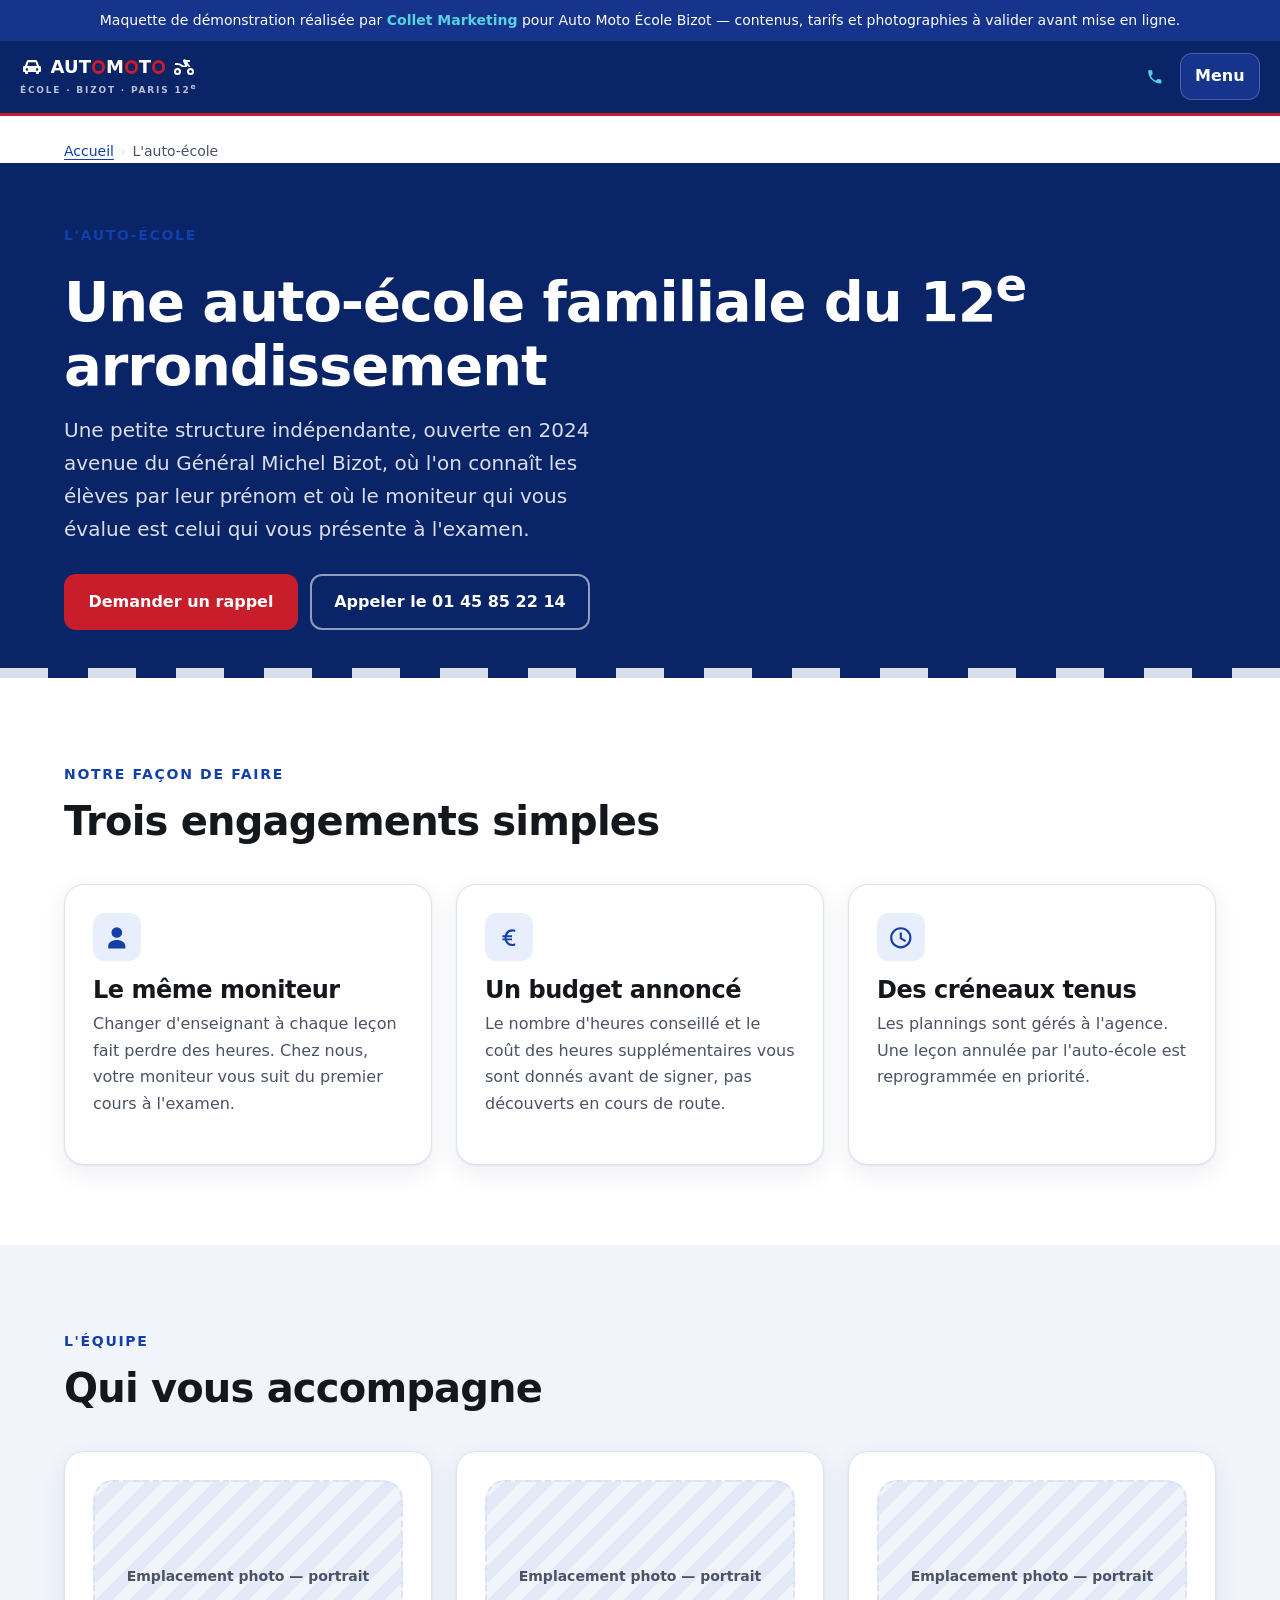
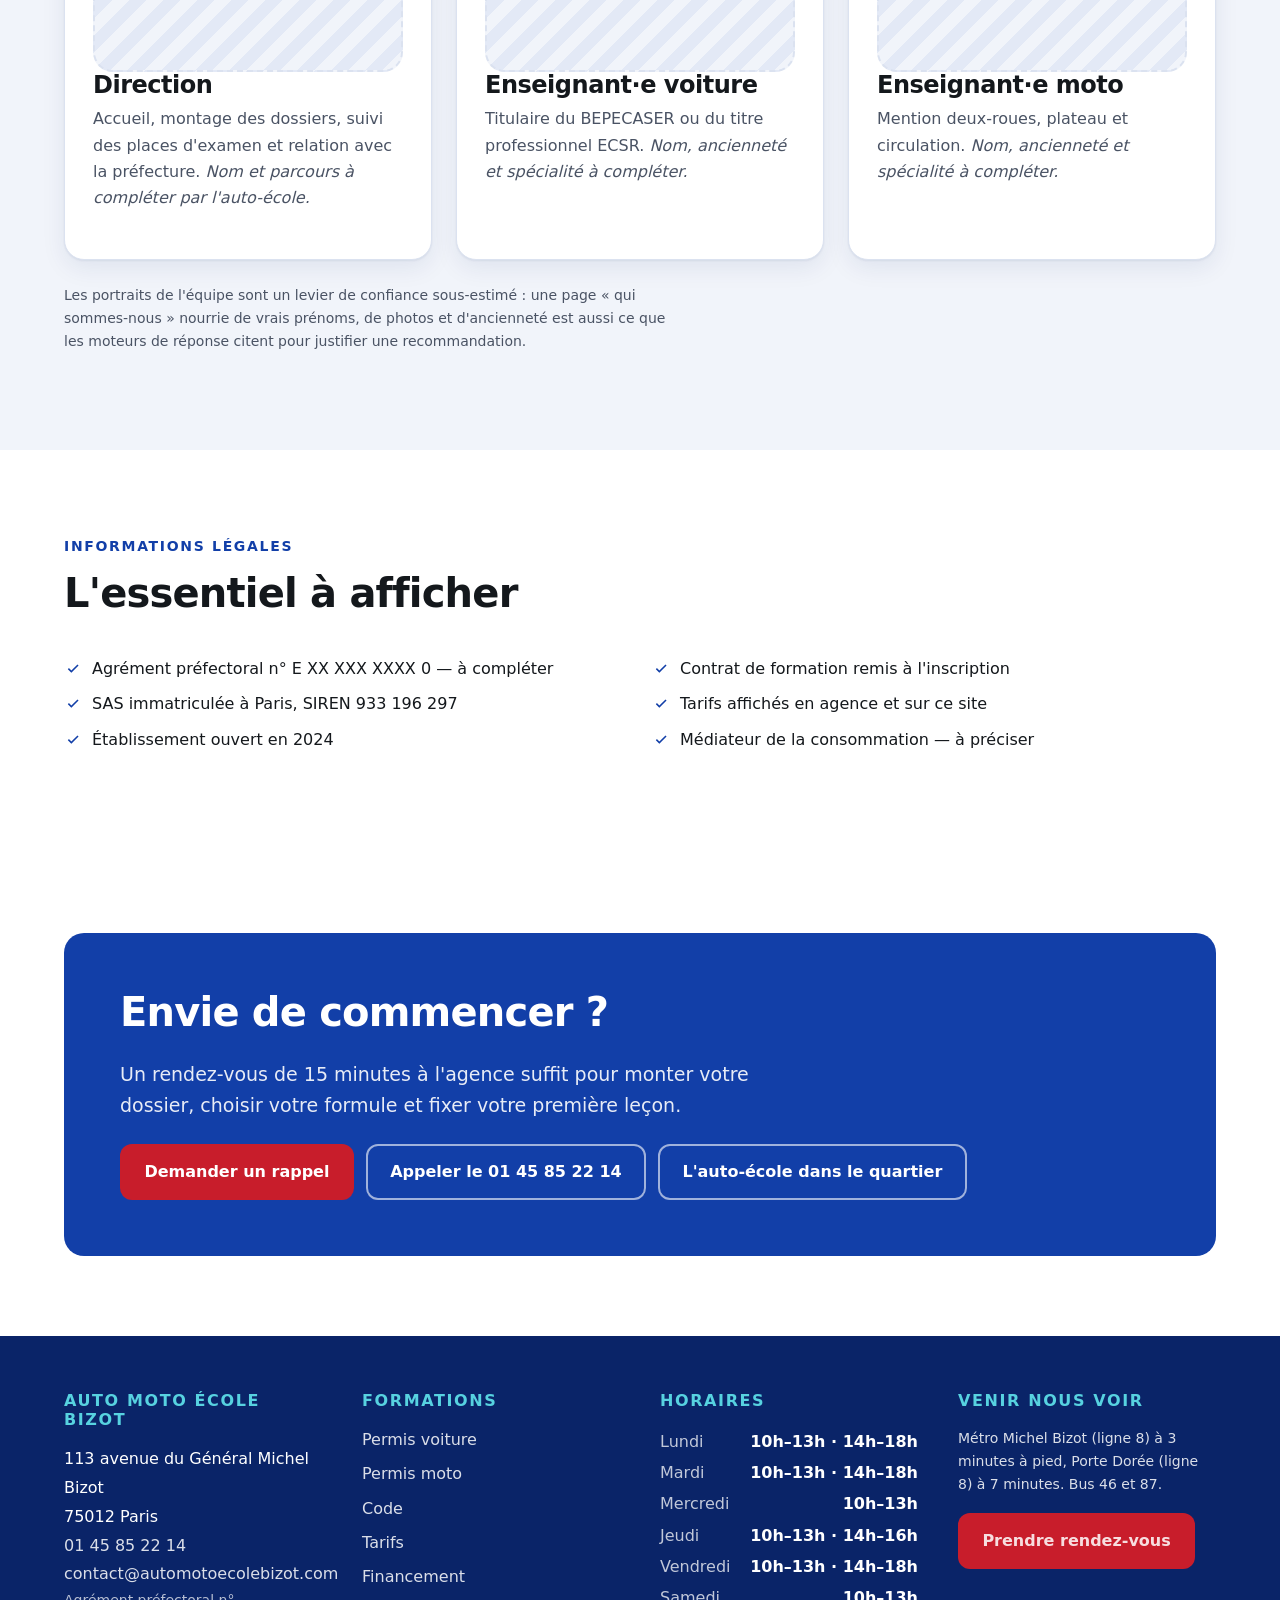
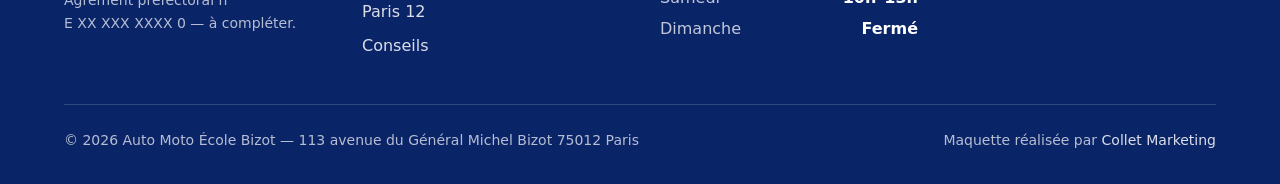
==== commit 589e6bbb: "Palette reprise sur l'enseigne et logotype de l'auto-école La charte ne sort plus d'un choix arbitra" ====
--- a/a-propos.html
+++ b/a-propos.html
@@ -6,7 +6,7 @@
 <title>L'auto-école — équipe et engagements | Auto Moto École Bizot</title>
 <meta name="description" content="Auto Moto École Bizot, auto-école familiale du 12e arrondissement de Paris : notre équipe, nos engagements et nos informations légales.">
 <link rel="canonical" href="https://www.automotoecolebizot.com/a-propos.html">
-<meta name="theme-color" content="#0e1420">
+<meta name="theme-color" content="#123fa8">
 <meta property="og:type" content="website">
 <meta property="og:locale" content="fr_FR">
 <meta property="og:site_name" content="Auto Moto École Bizot">
@@ -14,7 +14,7 @@
 <meta property="og:description" content="Auto Moto École Bizot, auto-école familiale du 12e arrondissement de Paris : notre équipe, nos engagements et nos informations légales.">
 <meta property="og:url" content="https://www.automotoecolebizot.com/a-propos.html">
 <meta name="twitter:card" content="summary_large_image">
-<link rel="stylesheet" href="assets/css/bizot.css?v=f69661eec4">
+<link rel="stylesheet" href="assets/css/bizot.css?v=f114c47a01">
 <script type="application/ld+json">{"@context":"https://schema.org","@type":["DrivingSchool","LocalBusiness"],"@id":"https://www.automotoecolebizot.com/#etablissement","name":"Auto Moto École Bizot","legalName":"AUTO MOTO ECOLE BIZOT","url":"https://www.automotoecolebizot.com/","telephone":"+33145852214","email":"contact@automotoecolebizot.com","image":"https://www.automotoecolebizot.com/assets/img/devanture.jpg","priceRange":"€€","currenciesAccepted":"EUR","address":{"@type":"PostalAddress","streetAddress":"113 avenue du Général Michel Bizot","postalCode":"75012","addressLocality":"Paris","addressRegion":"Île-de-France","addressCountry":"FR"},"geo":{"@type":"GeoCoordinates","latitude":"48.8368","longitude":"2.4048"},"openingHoursSpecification":[{"@type":"OpeningHoursSpecification","dayOfWeek":["Monday","Tuesday","Friday"],"opens":"10:00","closes":"13:00"},{"@type":"OpeningHoursSpecification","dayOfWeek":["Monday","Tuesday","Friday"],"opens":"14:00","closes":"18:00"},{"@type":"OpeningHoursSpecification","dayOfWeek":["Wednesday","Saturday"],"opens":"10:00","closes":"13:00"},{"@type":"OpeningHoursSpecification","dayOfWeek":"Thursday","opens":"10:00","closes":"13:00"},{"@type":"OpeningHoursSpecification","dayOfWeek":"Thursday","opens":"14:00","closes":"16:00"}],"areaServed":[{"@type":"City","name":"Paris 12e"},{"@type":"City","name":"Saint-Mandé"},{"@type":"City","name":"Charenton-le-Pont"},{"@type":"City","name":"Vincennes"}],"hasOfferCatalog":{"@type":"OfferCatalog","name":"Formations au permis de conduire","itemListElement":[{"@type":"Offer","name":"Permis B — forfait 20 h boîte manuelle","price":"990","priceCurrency":"EUR"},{"@type":"Offer","name":"Permis B — forfait 20 h boîte automatique","price":"990","priceCurrency":"EUR"},{"@type":"Offer","name":"Permis A2 — forfait 20 h moto","price":"890","priceCurrency":"EUR"}]},"publicAccess":true,"sameAs":["https://www.instagram.com/"]}</script>
 <script type="application/ld+json">{"@context":"https://schema.org","@type":"BreadcrumbList","itemListElement":[{"@type":"ListItem","position":1,"name":"Accueil","item":"https://www.automotoecolebizot.com/index.html"},{"@type":"ListItem","position":2,"name":"L'auto-école"}]}</script>
 </head>
@@ -24,12 +24,8 @@
 <header class="entete">
   <div class="conteneur entete__barre">
     <a class="logo" href="index.html">
-      <svg width="40" height="40" viewBox="0 0 40 40" aria-hidden="true" focusable="false">
-        <rect width="40" height="40" rx="10" fill="#ffc94a"/>
-        <path d="M8 30 20 10l12 20z" fill="#0e1420"/>
-        <path d="M19 20h2v3h-2zm0 5h2v3h-2z" fill="#ffc94a"/>
-      </svg>
-      <span class="logo__marque">Auto Moto École Bizot<span>Paris 12e</span></span>
+      <span class="logo__lockup" aria-hidden="true"><svg class="logo__vehicule" viewBox="0 0 24 24" aria-hidden="true" focusable="false"><path d="M5 11l1.5-4.3A2 2 0 0 1 8.4 5h7.2a2 2 0 0 1 1.9 1.7L19 11h1a1 1 0 0 1 1 1v4a1 1 0 0 1-1 1h-1v1a1 1 0 0 1-1 1h-1a1 1 0 0 1-1-1v-1H8v1a1 1 0 0 1-1 1H6a1 1 0 0 1-1-1v-1H4a1 1 0 0 1-1-1v-4a1 1 0 0 1 1-1zm2.2 0h9.6l-1.1-3.4a.6.6 0 0 0-.5-.4H8.8a.6.6 0 0 0-.5.4zM7 13.2a1.3 1.3 0 1 0 0 2.6 1.3 1.3 0 0 0 0-2.6zm10 0a1.3 1.3 0 1 0 0 2.6 1.3 1.3 0 0 0 0-2.6z"/></svg><span class="logo__mot">AUT<i class="logo__o"></i>M<i class="logo__o"></i>T<i class="logo__o"></i></span><svg class="logo__vehicule" viewBox="0 0 24 24" aria-hidden="true" focusable="false"><path d="M5.5 13a3.5 3.5 0 1 0 0 7 3.5 3.5 0 0 0 0-7zm13 0a3.5 3.5 0 1 0 0 7 3.5 3.5 0 0 0 0-7zm-13 2a1.5 1.5 0 1 1 0 3 1.5 1.5 0 0 1 0-3zm13 0a1.5 1.5 0 1 1 0 3 1.5 1.5 0 0 1 0-3zM14 5h4v2h-2.6l1.3 2.4A5.5 5.5 0 0 1 18.5 12h-2a3.5 3.5 0 0 0-.8-1.6L14.4 12H9.9a5.5 5.5 0 0 0-4.4-2H3V8h2.5a7.5 7.5 0 0 1 5.6 2.5h2.1l-2-3.7A1.5 1.5 0 0 1 14 5z"/></svg></span><span class="logo__sous" aria-hidden="true">ÉCOLE · BIZOT · PARIS 12<sup>e</sup></span>
+      <span class="visuellement-cache">Auto Moto École Bizot — accueil</span>
     </a>
     <button class="bouton-menu" type="button" data-menu-bouton aria-expanded="false" aria-controls="menu">
       Menu
--- a/assets/css/bizot.css
+++ b/assets/css/bizot.css
@@ -1,41 +1,37 @@
-/* ==========================================================================
-   Auto Moto École Bizot — maquette Collet Marketing
-   Feuille de style unique. Aucune dépendance, aucune étape de compilation.
-
-   Ordre : jetons → socle → mise en page → composants → utilitaires.
-   Aucune couleur n'est écrite en dur hors du bloc « jetons ».
-   ========================================================================== */
-
-/* --------------------------------------------------------------------------
-   1. Jetons
-   -------------------------------------------------------------------------- */
 :root {
-  /* Palette — six valeurs, aucune autre.
-     Le thème vient de la route : bitume, marquage au sol, bleu de signalisation. */
-  --bitume:       #0e1420;  /* texte principal, en-tête, pied de page          */
-  --bitume-clair: #1b2534;  /* aplats secondaires sur fond sombre              */
-  --bleu:         #1b4de4;  /* couleur de marque, liens, aplats                */
-  --jaune:        #ffc94a;  /* action principale et marquage au sol            */
-  --gris:         #f4f6fa;  /* fonds de section clairs                         */
-  --blanc:        #ffffff;
-
-  /* Teintes dérivées — états d'interface uniquement (survol, bordures). */
-  --bleu-voile:   #e8eeff;  /* bleu 10 % sur blanc : fonds d'encadré           */
-  --bleu-fonce:   #1740bd;  /* survol du bouton bleu                           */
-  --jaune-fonce:  #f0b62b;  /* survol du bouton jaune                          */
-  --bitume-doux:  #4a5468;  /* texte secondaire — 7,4:1 sur blanc              */
-  --trait:        #dde3ee;
+  /* Palette — relevée sur l'enseigne et le logo de l'auto-école.
+     Bleu de la devanture, rouge des anneaux du logotype, turquoise du mur
+     d'accueil : le site prolonge ce que le passant voit avenue du Général
+     Michel Bizot. */
+  --bleu:           #123fa8;  /* enseigne — couleur de marque, aplats          */
+  --bleu-nuit:      #0a2468;  /* fonds profonds : en-tête, héros, pied         */
+  --rouge:          #c81d2b;  /* anneaux du logo — action principale, jamais du texte courant */
+  --turquoise:      #0e727f;  /* mur de l'agence — accents sur fond clair      */
+  --gris:           #f1f4fa;  /* fonds de section clairs                       */
+  --blanc:          #ffffff;
+  --encre:          #14181c;  /* texte — le noir du logotype                   */
+
+  /* Teintes dérivées — états d'interface et lisibilité sur fond sombre.
+     Aucune n'est une couleur de marque supplémentaire. */
+  --bleu-voile:     #e8eefb;  /* bleu très dilué : encadrés, fonds d'icône     */
+  --bleu-fonce:     #0e3187;  /* survol des liens                              */
+  --bleu-profond:   #16348c;  /* aplats secondaires sur fond sombre            */
+  --rouge-fonce:    #a5151f;  /* survol du bouton principal                    */
+  --turquoise-vif:  #57d2e0;  /* turquoise éclairci — accents sur fond sombre  */
+  --encre-douce:    #4a5364;  /* texte secondaire — 7,3:1 sur blanc            */
+  --trait:          #dbe2f0;
 
   /* Rôles — les composants ne consomment jamais la palette directement. */
   --fond-page:      var(--blanc);
   --fond-clair:     var(--gris);
-  --fond-sombre:    var(--bitume);
-  --texte:          var(--bitume);
-  --texte-doux:     var(--bitume-doux);
-  --texte-sombre:   var(--blanc);      /* texte posé sur --fond-sombre         */
-  --action-fond:    var(--jaune);      /* bitume sur jaune = 11,6:1            */
-  --action-texte:   var(--bitume);
-  --marque:         var(--bleu);       /* bleu sur blanc = 6,5:1               */
+  --fond-sombre:    var(--bleu-nuit);
+  --texte:          var(--encre);
+  --texte-doux:     var(--encre-douce);
+  --texte-sombre:   var(--blanc);        /* texte posé sur --fond-sombre       */
+  --action-fond:    var(--rouge);        /* blanc sur rouge = 5,9:1            */
+  --action-texte:   var(--blanc);
+  --marque:         var(--bleu);         /* bleu sur blanc = 7,6:1             */
+  --accent-sombre:  var(--turquoise-vif);/* turquoise clair sur bleu nuit = 8,9:1 */
 
   /* Typographie — tout en rem, jamais en px : le réglage « taille du texte »
      du navigateur doit rester opérant. */
@@ -54,8 +50,8 @@
 
   --rayon:       0.75rem;
   --rayon-large: 1.25rem;
-  --ombre:       0 1px 2px rgba(14, 20, 32, .06), 0 8px 24px rgba(14, 20, 32, .07);
-  --ombre-forte: 0 18px 48px rgba(14, 20, 32, .18);
+  --ombre:       0 1px 2px rgba(10, 36, 104, .07), 0 8px 24px rgba(10, 36, 104, .08);
+  --ombre-forte: 0 18px 48px rgba(10, 36, 104, .22);
 }
 
 /* --------------------------------------------------------------------------
@@ -98,12 +94,12 @@
   outline-offset: 3px;
   border-radius: 4px;
 }
-.sur-fond-sombre :focus-visible, .pied :focus-visible { outline-color: var(--jaune); }
+.sur-fond-sombre :focus-visible, .pied :focus-visible { outline-color: var(--accent-sombre); }
 
 .saut-navigation {
   position: absolute; top: 0; left: 0; z-index: 100;
   width: 1px; height: 1px; overflow: hidden; clip-path: inset(50%);
-  background: var(--jaune); color: var(--bitume);
+  background: var(--action-fond); color: var(--action-texte);
   padding: .75rem 1.25rem; font-weight: 700; border-radius: 0 0 var(--rayon) 0;
 }
 .saut-navigation:focus {
@@ -123,7 +119,7 @@
 .section--claire { background: var(--fond-clair); }
 .section--sombre { background: var(--fond-sombre); color: var(--texte-sombre); }
 .section--sombre h2, .section--sombre h3 { color: var(--texte-sombre); }
-.section--sombre a { color: var(--jaune); }
+.section--sombre a { color: var(--accent-sombre); }
 
 .section__intro { max-width: 44rem; margin-bottom: 2.5rem; }
 .section__intro p { max-width: none; color: var(--texte-doux); font-size: 1.1875rem; }
@@ -135,7 +131,7 @@
   letter-spacing: .12em; text-transform: uppercase;
   color: var(--marque); margin-bottom: .75rem;
 }
-.section--sombre .surtitre { color: var(--jaune); }
+.section--sombre .surtitre { color: var(--accent-sombre); }
 
 .grille { display: grid; gap: var(--gouttiere); }
 .grille--2 { grid-template-columns: repeat(auto-fit, minmax(19rem, 1fr)); }
@@ -147,26 +143,41 @@
    4. En-tête
    -------------------------------------------------------------------------- */
 .bandeau-maquette {
-  background: var(--bitume-clair); color: var(--blanc);
+  background: var(--bleu-profond); color: var(--blanc);
   font-size: var(--mention); text-align: center;
   padding: .55rem 1rem;
 }
-.bandeau-maquette a { color: var(--jaune); font-weight: 700; }
-.bandeau-maquette strong { color: var(--jaune); }
+.bandeau-maquette a { color: var(--accent-sombre); font-weight: 700; }
+.bandeau-maquette strong { color: var(--accent-sombre); }
 
 .entete {
   position: sticky; top: 0; z-index: 50;
-  background: var(--bitume); color: var(--texte-sombre);
-  border-bottom: 3px solid var(--jaune);
+  background: var(--bleu-nuit); color: var(--texte-sombre);
+  border-bottom: 3px solid var(--rouge);
 }
 .entete__barre {
   width: min(100% - 2.5rem, var(--largeur-entete));
   display: flex; align-items: center; gap: 1rem;
   min-height: 4.5rem;
 }
-.logo { display: inline-flex; align-items: center; gap: .65rem; text-decoration: none; color: var(--blanc); flex: 0 0 auto; }
-.logo__marque { font-weight: 900; font-size: 1.0625rem; letter-spacing: -.02em; line-height: 1.15; max-width: 9.5rem; }
-.logo__marque span { display: block; font-size: .625rem; font-weight: 700; letter-spacing: .18em; color: var(--jaune); }
+/* Logotype — reprise du logo de l'enseigne : le mot AUTOMOTO dont les O sont
+   des anneaux rouges, encadré de la voiture et de la moto. Les anneaux sont
+   des bordures, pas des images : ils suivent la taille du texte et restent
+   nets à toute échelle. Le fichier officiel de l'auto-école, déposé dans
+   assets/img/, remplace ce tracé (voir gabarits.py, LOGO_FICHIER). */
+.logo { display: inline-flex; flex-direction: column; gap: .15rem; text-decoration: none; color: var(--blanc); flex: 0 0 auto; }
+.logo__lockup { display: flex; align-items: center; gap: .4rem; }
+.logo__mot {
+  display: flex; align-items: center; gap: .04em;
+  font-weight: 900; font-size: 1.125rem; letter-spacing: .01em; line-height: 1;
+}
+.logo__o {
+  display: inline-block; width: .74em; height: .74em;
+  border: .19em solid var(--rouge); border-radius: 50%;
+}
+.logo__vehicule { width: 1.5rem; height: 1.5rem; fill: currentColor; flex: 0 0 auto; }
+.logo__sous { font-size: .5625rem; font-weight: 700; letter-spacing: .2em; color: rgba(255,255,255,.72); }
+.logo__image { height: 2.5rem; width: auto; }
 
 .nav { margin-left: auto; }
 .nav__liste { display: flex; align-items: center; gap: .1rem; list-style: none; margin: 0; padding: 0; }
@@ -175,19 +186,19 @@
   color: var(--blanc); text-decoration: none; font-size: .9375rem; font-weight: 600;
 }
 .nav__inscription .bouton { padding: .6rem 1rem; font-size: .9375rem; }
-.nav__lien:hover { background: var(--bitume-clair); color: var(--blanc); }
-.nav__lien[aria-current="page"] { color: var(--jaune); }
+.nav__lien:hover { background: var(--bleu-profond); color: var(--blanc); }
+.nav__lien[aria-current="page"] { color: var(--accent-sombre); }
 
 .entete__actions { display: flex; align-items: center; gap: .75rem; flex: 0 0 auto; }
 .tel-entete {
   display: inline-flex; align-items: center; gap: .5rem;
   color: var(--blanc); text-decoration: none; font-weight: 700; white-space: nowrap;
 }
-.tel-entete svg { width: 1.1rem; height: 1.1rem; fill: var(--jaune); }
+.tel-entete svg { width: 1.1rem; height: 1.1rem; fill: var(--accent-sombre); }
 
 .bouton-menu {
   display: none; align-items: center; gap: .5rem;
-  background: var(--bitume-clair); color: var(--blanc);
+  background: var(--bleu-profond); color: var(--blanc);
   border: 1px solid rgba(255,255,255,.22); border-radius: var(--rayon);
   font: inherit; font-size: var(--petit); font-weight: 700;
   padding: .6rem .9rem; cursor: pointer; min-height: 44px;
@@ -201,7 +212,7 @@
   .tel-entete__texte { display: none; }
   .nav {
     position: absolute; left: 0; right: 0; top: 100%;
-    background: var(--bitume); border-bottom: 3px solid var(--jaune);
+    background: var(--bleu-nuit); border-bottom: 3px solid var(--rouge);
     margin: 0; padding: .5rem 1.25rem 1.25rem;
     display: none;
   }
@@ -223,7 +234,7 @@
 }
 .bouton:hover { transform: translateY(-1px); }
 .bouton--principal { background: var(--action-fond); color: var(--action-texte); }
-.bouton--principal:hover { background: var(--jaune-fonce); color: var(--action-texte); }
+.bouton--principal:hover { background: var(--rouge-fonce); color: var(--action-texte); }
 .bouton--secondaire { background: transparent; color: var(--marque); border-color: var(--marque); }
 .bouton--secondaire:hover { background: var(--bleu-voile); color: var(--bleu-fonce); }
 .sur-fond-sombre .bouton--secondaire, .section--sombre .bouton--secondaire {
@@ -239,23 +250,23 @@
    6. Héros
    -------------------------------------------------------------------------- */
 .heros {
-  background: var(--bitume); color: var(--texte-sombre);
+  background: var(--bleu-nuit); color: var(--texte-sombre);
   position: relative; overflow: hidden;
   padding-block: 4.5rem 4rem;
 }
 /* Marquage au sol : une bande discontinue en fond, tracée en CSS. */
 .heros::after {
   content: ""; position: absolute; inset: auto 0 0 0; height: 10px;
-  background: repeating-linear-gradient(90deg, var(--jaune) 0 3rem, transparent 3rem 5.5rem);
-  opacity: .9;
+  background: repeating-linear-gradient(90deg, var(--blanc) 0 3rem, transparent 3rem 5.5rem);
+  opacity: .85;
 }
 .heros__grille { display: grid; grid-template-columns: repeat(auto-fit, minmax(20rem, 1fr)); gap: 3rem; align-items: center; }
 .heros h1 { margin-bottom: 1rem; }
-.heros h1 em { font-style: normal; color: var(--jaune); }
+.heros h1 em { font-style: normal; color: var(--accent-sombre); }
 .heros__accroche { font-size: 1.25rem; color: rgba(255,255,255,.85); max-width: 34rem; }
 .heros__preuves { list-style: none; margin: 1.75rem 0 0; padding: 0; display: grid; gap: .6rem; }
 .heros__preuves li { display: flex; align-items: flex-start; gap: .6rem; font-size: var(--petit); color: rgba(255,255,255,.9); }
-.heros__preuves svg { width: 1.25rem; height: 1.25rem; flex: 0 0 auto; margin-top: .2rem; fill: var(--jaune); }
+.heros__preuves svg { width: 1.25rem; height: 1.25rem; flex: 0 0 auto; margin-top: .2rem; fill: var(--accent-sombre); }
 
 .encart-devis {
   background: var(--blanc); color: var(--texte);
@@ -294,12 +305,12 @@
 .carte__prix { font-weight: 900; font-size: 1.5rem; color: var(--texte); margin: .25rem 0 .75rem; }
 .carte__prix small { display: block; font-size: var(--mention); font-weight: 600; color: var(--texte-doux); }
 .carte__pied { margin-top: auto; padding-top: 1rem; }
-.carte--formation { border-top: 4px solid var(--jaune); }
+.carte--formation { border-top: 4px solid var(--rouge); }
 
 .liste-cochee { list-style: none; margin: 0 0 1.25rem; padding: 0; display: grid; gap: .55rem; }
 .liste-cochee li { display: flex; align-items: flex-start; gap: .6rem; font-size: var(--petit); }
 .liste-cochee svg { width: 1.15rem; height: 1.15rem; flex: 0 0 auto; margin-top: .25rem; fill: var(--marque); }
-.section--sombre .liste-cochee svg { fill: var(--jaune); }
+.section--sombre .liste-cochee svg { fill: var(--accent-sombre); }
 
 /* Étapes numérotées */
 .etape { position: relative; padding-left: 3.75rem; }
@@ -307,7 +318,7 @@
   position: absolute; left: 0; top: 0;
   width: 2.75rem; height: 2.75rem; border-radius: 50%;
   display: inline-flex; align-items: center; justify-content: center;
-  background: var(--jaune); color: var(--bitume);
+  background: var(--rouge); color: var(--blanc);
   font-weight: 900; font-size: 1.125rem;
 }
 .etape h3 { margin-bottom: .3rem; font-size: 1.2rem; }
@@ -316,7 +327,7 @@
 
 /* Chiffres clés */
 .chiffre { text-align: left; }
-.chiffre__valeur { display: block; font-size: clamp(2.2rem, 1.6rem + 2vw, 3rem); font-weight: 900; color: var(--jaune); line-height: 1; }
+.chiffre__valeur { display: block; font-size: clamp(2.2rem, 1.6rem + 2vw, 3rem); font-weight: 900; color: var(--accent-sombre); line-height: 1; }
 .chiffre p { font-size: var(--petit); margin: .5rem 0 0; color: rgba(255,255,255,.85); }
 
 /* Avis */
@@ -325,7 +336,7 @@
 .avis figcaption { font-size: var(--mention); color: var(--texte-doux); font-weight: 600; }
 .note { display: flex; align-items: center; gap: .5rem; margin-bottom: .75rem; }
 .note__etoiles { display: inline-flex; gap: .1rem; }
-.note__etoiles svg { width: 1.1rem; height: 1.1rem; fill: var(--jaune); stroke: var(--bitume); stroke-width: 1.2; }
+.note__etoiles svg { width: 1.1rem; height: 1.1rem; fill: var(--rouge); stroke: var(--encre); stroke-width: .8; }
 .note__texte { font-size: var(--mention); font-weight: 700; }
 
 /* --------------------------------------------------------------------------
@@ -383,7 +394,7 @@
    -------------------------------------------------------------------------- */
 .photo {
   display: flex; align-items: center; justify-content: center; text-align: center;
-  background: repeating-linear-gradient(135deg, var(--gris) 0 12px, #eaeef6 12px 24px);
+  background: repeating-linear-gradient(135deg, var(--gris) 0 12px, #e3e9f6 12px 24px);
   border: 2px dashed var(--trait); border-radius: var(--rayon-large);
   color: var(--texte-doux); font-size: var(--mention); font-weight: 600;
   padding: 1.5rem; min-height: 16rem;
@@ -439,10 +450,10 @@
 /* --------------------------------------------------------------------------
    14. Pied de page
    -------------------------------------------------------------------------- */
-.pied { background: var(--bitume); color: var(--blanc); padding-block: 3.5rem 2rem; }
+.pied { background: var(--bleu-nuit); color: var(--blanc); padding-block: 3.5rem 2rem; }
 .pied a { color: rgba(255,255,255,.85); text-decoration: none; }
-.pied a:hover { color: var(--jaune); text-decoration: underline; }
-.pied h2 { font-size: 1rem; text-transform: uppercase; letter-spacing: .1em; color: var(--jaune); margin-bottom: 1rem; }
+.pied a:hover { color: var(--accent-sombre); text-decoration: underline; }
+.pied h2 { font-size: 1rem; text-transform: uppercase; letter-spacing: .1em; color: var(--accent-sombre); margin-bottom: 1rem; }
 .pied__grille { display: grid; gap: 2.5rem; grid-template-columns: repeat(auto-fit, minmax(14rem, 1fr)); }
 .pied ul { list-style: none; margin: 0; padding: 0; display: grid; gap: .5rem; font-size: var(--petit); }
 .pied address { font-style: normal; font-size: var(--petit); line-height: 1.8; }
@@ -465,12 +476,12 @@
 .pile > * + * { margin-top: 1rem; }
 .badge {
   display: inline-flex; align-items: center; gap: .4rem;
-  background: var(--jaune); color: var(--bitume);
-  border: 2px solid var(--bitume);
+  background: var(--turquoise); color: var(--blanc);
+  border: 2px solid transparent;
   border-radius: 999px; padding: .2rem .8rem;
   font-size: var(--mention); font-weight: 800;
 }
-.badge--sombre { background: transparent; color: var(--jaune); border-color: var(--jaune); }
+.badge--sombre { background: transparent; color: var(--accent-sombre); border-color: var(--accent-sombre); }
 .visuellement-cache {
   position: absolute; width: 1px; height: 1px; overflow: hidden;
   clip: rect(0 0 0 0); clip-path: inset(50%); white-space: nowrap;
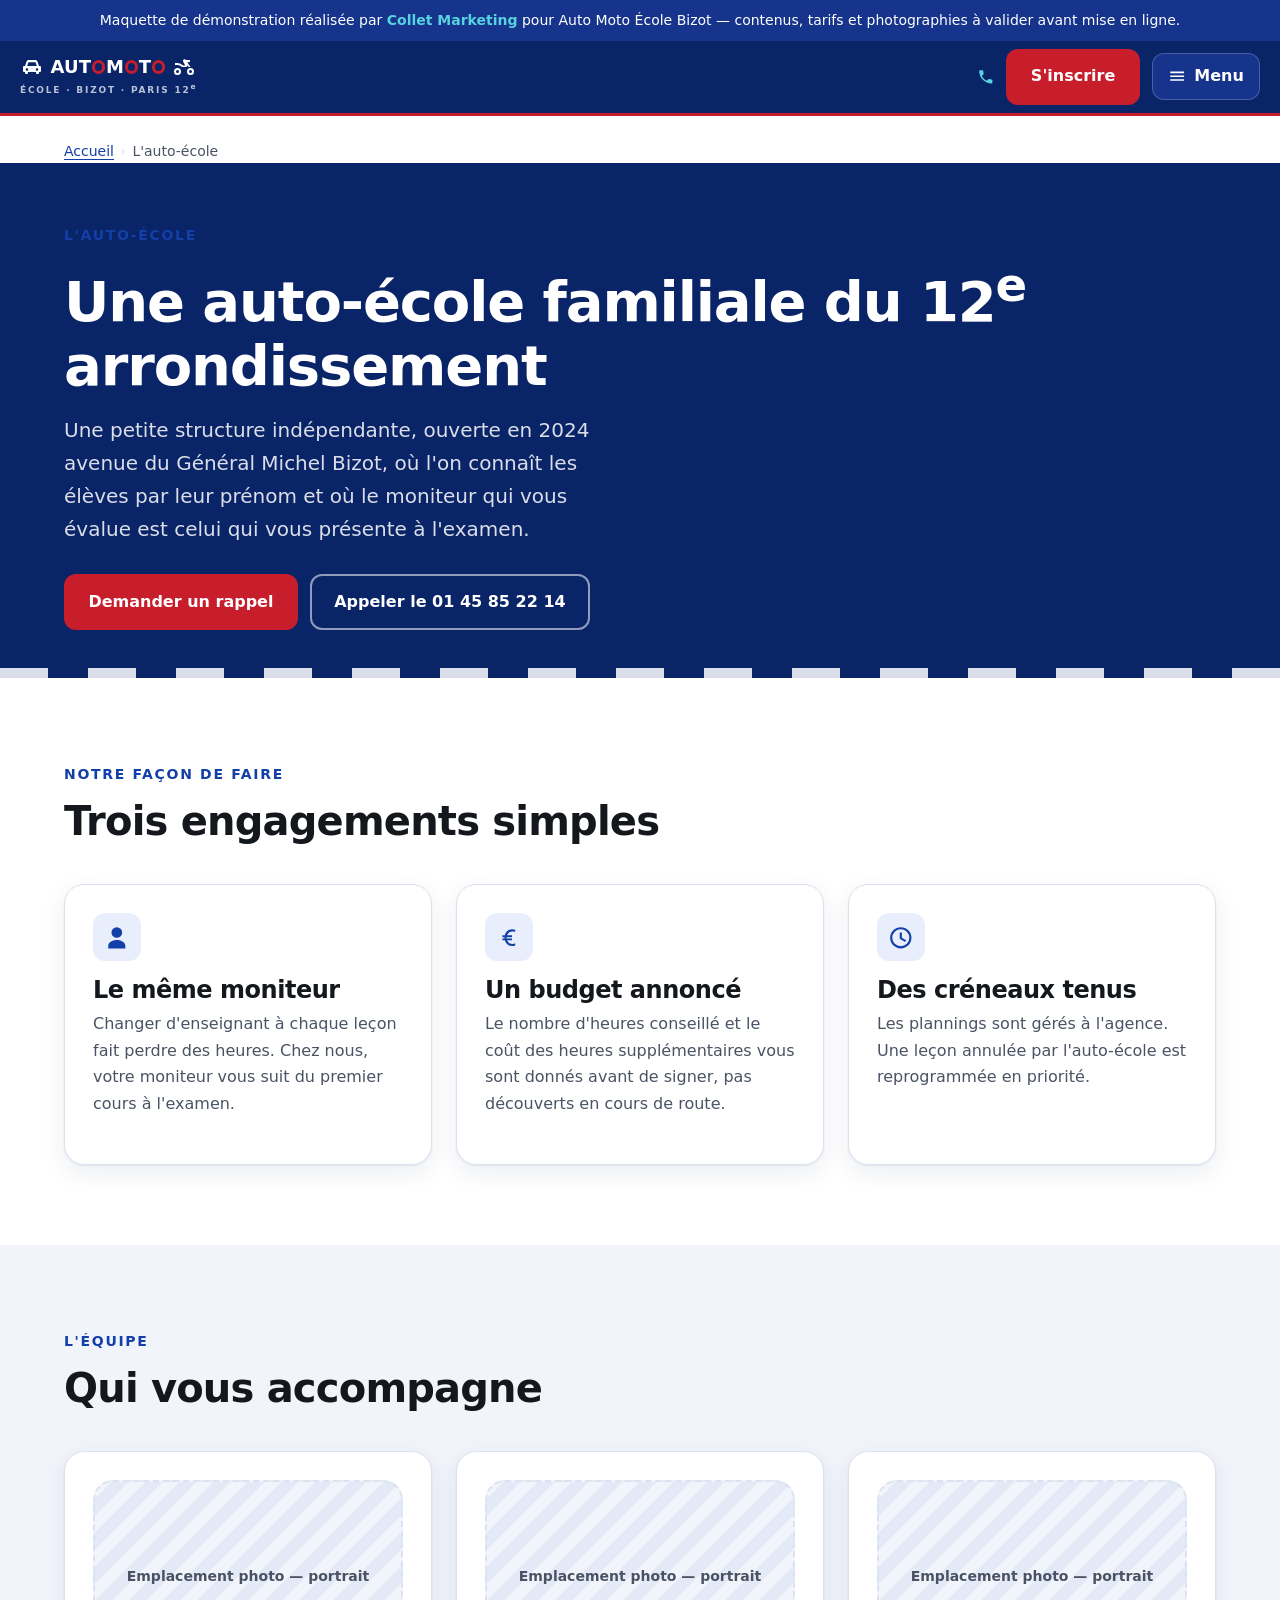
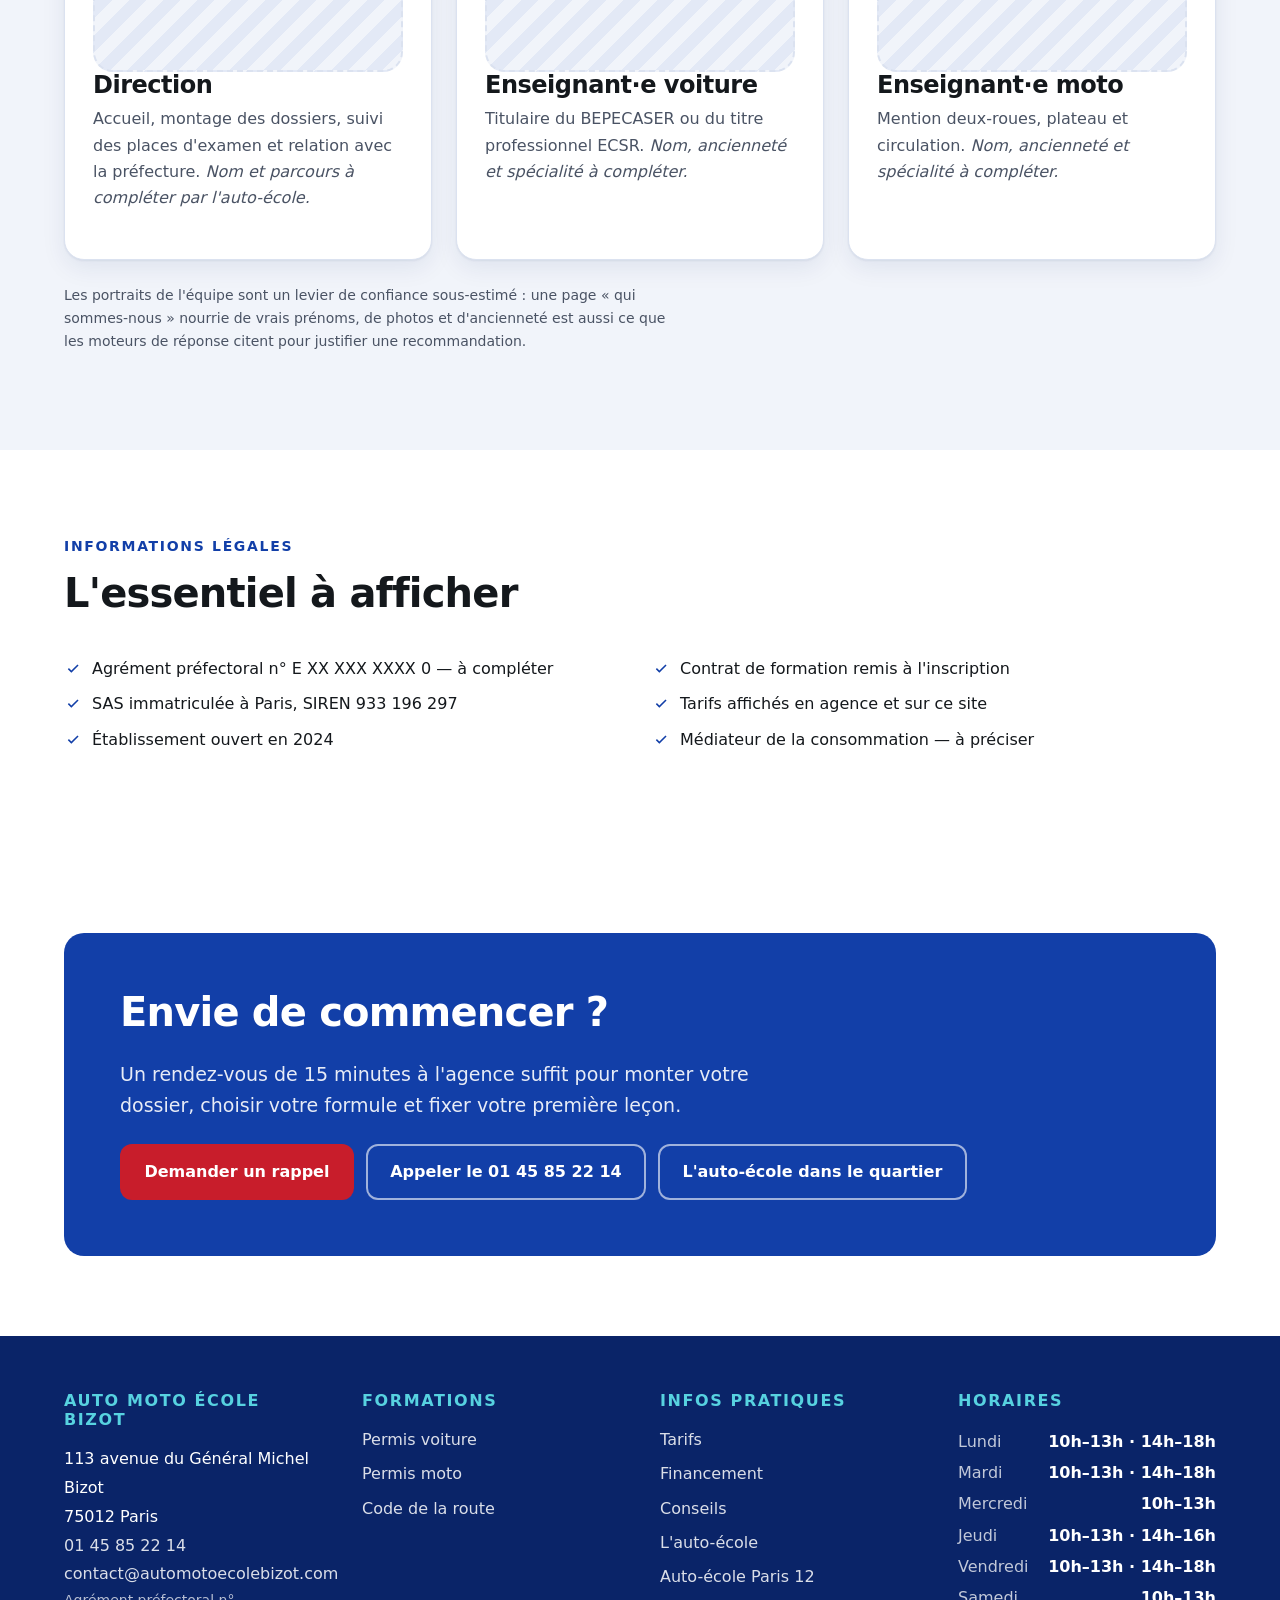
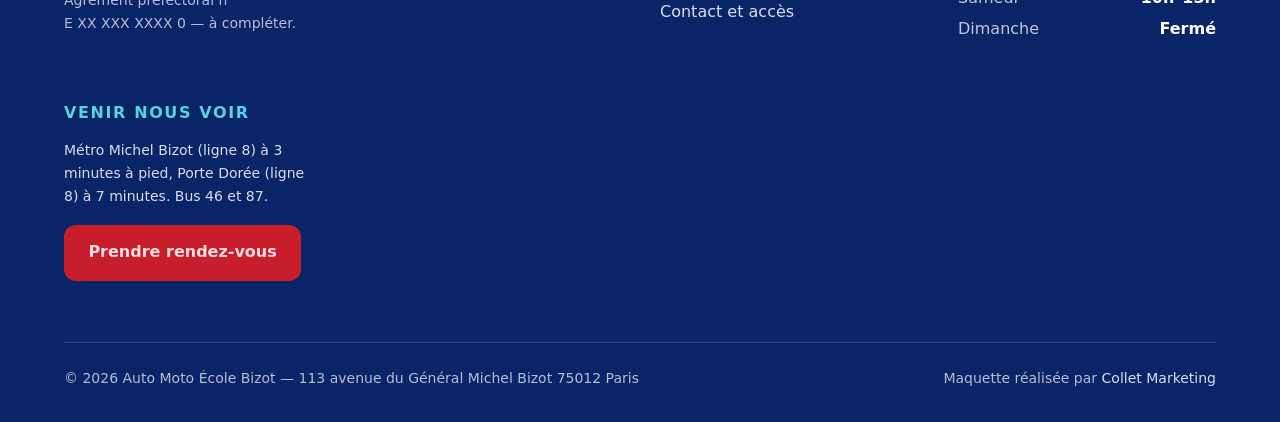
==== commit 23989252: "Menu en tiroir latéral et barre de navigation raccourcie Les huit entrées à plat mélangeaient des ch" ====
--- a/a-propos.html
+++ b/a-propos.html
@@ -14,7 +14,7 @@
 <meta property="og:description" content="Auto Moto École Bizot, auto-école familiale du 12e arrondissement de Paris : notre équipe, nos engagements et nos informations légales.">
 <meta property="og:url" content="https://www.automotoecolebizot.com/a-propos.html">
 <meta name="twitter:card" content="summary_large_image">
-<link rel="stylesheet" href="assets/css/bizot.css?v=f114c47a01">
+<link rel="stylesheet" href="assets/css/bizot.css?v=f76d17f66a">
 <script type="application/ld+json">{"@context":"https://schema.org","@type":["DrivingSchool","LocalBusiness"],"@id":"https://www.automotoecolebizot.com/#etablissement","name":"Auto Moto École Bizot","legalName":"AUTO MOTO ECOLE BIZOT","url":"https://www.automotoecolebizot.com/","telephone":"+33145852214","email":"contact@automotoecolebizot.com","image":"https://www.automotoecolebizot.com/assets/img/devanture.jpg","priceRange":"€€","currenciesAccepted":"EUR","address":{"@type":"PostalAddress","streetAddress":"113 avenue du Général Michel Bizot","postalCode":"75012","addressLocality":"Paris","addressRegion":"Île-de-France","addressCountry":"FR"},"geo":{"@type":"GeoCoordinates","latitude":"48.8368","longitude":"2.4048"},"openingHoursSpecification":[{"@type":"OpeningHoursSpecification","dayOfWeek":["Monday","Tuesday","Friday"],"opens":"10:00","closes":"13:00"},{"@type":"OpeningHoursSpecification","dayOfWeek":["Monday","Tuesday","Friday"],"opens":"14:00","closes":"18:00"},{"@type":"OpeningHoursSpecification","dayOfWeek":["Wednesday","Saturday"],"opens":"10:00","closes":"13:00"},{"@type":"OpeningHoursSpecification","dayOfWeek":"Thursday","opens":"10:00","closes":"13:00"},{"@type":"OpeningHoursSpecification","dayOfWeek":"Thursday","opens":"14:00","closes":"16:00"}],"areaServed":[{"@type":"City","name":"Paris 12e"},{"@type":"City","name":"Saint-Mandé"},{"@type":"City","name":"Charenton-le-Pont"},{"@type":"City","name":"Vincennes"}],"hasOfferCatalog":{"@type":"OfferCatalog","name":"Formations au permis de conduire","itemListElement":[{"@type":"Offer","name":"Permis B — forfait 20 h boîte manuelle","price":"990","priceCurrency":"EUR"},{"@type":"Offer","name":"Permis B — forfait 20 h boîte automatique","price":"990","priceCurrency":"EUR"},{"@type":"Offer","name":"Permis A2 — forfait 20 h moto","price":"890","priceCurrency":"EUR"}]},"publicAccess":true,"sameAs":["https://www.instagram.com/"]}</script>
 <script type="application/ld+json">{"@context":"https://schema.org","@type":"BreadcrumbList","itemListElement":[{"@type":"ListItem","position":1,"name":"Accueil","item":"https://www.automotoecolebizot.com/index.html"},{"@type":"ListItem","position":2,"name":"L'auto-école"}]}</script>
 </head>
@@ -27,17 +27,36 @@
       <span class="logo__lockup" aria-hidden="true"><svg class="logo__vehicule" viewBox="0 0 24 24" aria-hidden="true" focusable="false"><path d="M5 11l1.5-4.3A2 2 0 0 1 8.4 5h7.2a2 2 0 0 1 1.9 1.7L19 11h1a1 1 0 0 1 1 1v4a1 1 0 0 1-1 1h-1v1a1 1 0 0 1-1 1h-1a1 1 0 0 1-1-1v-1H8v1a1 1 0 0 1-1 1H6a1 1 0 0 1-1-1v-1H4a1 1 0 0 1-1-1v-4a1 1 0 0 1 1-1zm2.2 0h9.6l-1.1-3.4a.6.6 0 0 0-.5-.4H8.8a.6.6 0 0 0-.5.4zM7 13.2a1.3 1.3 0 1 0 0 2.6 1.3 1.3 0 0 0 0-2.6zm10 0a1.3 1.3 0 1 0 0 2.6 1.3 1.3 0 0 0 0-2.6z"/></svg><span class="logo__mot">AUT<i class="logo__o"></i>M<i class="logo__o"></i>T<i class="logo__o"></i></span><svg class="logo__vehicule" viewBox="0 0 24 24" aria-hidden="true" focusable="false"><path d="M5.5 13a3.5 3.5 0 1 0 0 7 3.5 3.5 0 0 0 0-7zm13 0a3.5 3.5 0 1 0 0 7 3.5 3.5 0 0 0 0-7zm-13 2a1.5 1.5 0 1 1 0 3 1.5 1.5 0 0 1 0-3zm13 0a1.5 1.5 0 1 1 0 3 1.5 1.5 0 0 1 0-3zM14 5h4v2h-2.6l1.3 2.4A5.5 5.5 0 0 1 18.5 12h-2a3.5 3.5 0 0 0-.8-1.6L14.4 12H9.9a5.5 5.5 0 0 0-4.4-2H3V8h2.5a7.5 7.5 0 0 1 5.6 2.5h2.1l-2-3.7A1.5 1.5 0 0 1 14 5z"/></svg></span><span class="logo__sous" aria-hidden="true">ÉCOLE · BIZOT · PARIS 12<sup>e</sup></span>
       <span class="visuellement-cache">Auto Moto École Bizot — accueil</span>
     </a>
-    <button class="bouton-menu" type="button" data-menu-bouton aria-expanded="false" aria-controls="menu">
-      Menu
-    </button>
-    <nav class="nav" id="menu" data-menu aria-label="Navigation principale">
-      <ul class="nav__liste"><li><a class="nav__lien" href="permis-voiture.html">Permis voiture</a></li><li><a class="nav__lien" href="permis-moto.html">Permis moto</a></li><li><a class="nav__lien" href="code-de-la-route.html">Code</a></li><li><a class="nav__lien" href="tarifs.html">Tarifs</a></li><li><a class="nav__lien" href="financement.html">Financement</a></li><li><a class="nav__lien" href="auto-ecole-paris-12.html">Paris 12</a></li><li><a class="nav__lien" href="blog.html">Conseils</a></li><li class="nav__inscription"><a class="bouton bouton--principal" href="contact.html">S'inscrire</a></li></ul>
+    <nav class="nav" aria-label="Navigation principale">
+      <ul class="nav__liste"><li class="nav__groupe" data-groupe><button class="nav__lien nav__declencheur" type="button" data-groupe-bouton aria-expanded="false" aria-controls="menu-formations">Formations<svg class="nav__chevron" viewBox="0 0 24 24" aria-hidden="true" focusable="false"><path d="M12 15.4 5.6 9l1.4-1.4 5 5 5-5L18.4 9z"/></svg></button><ul class="nav__sous" id="menu-formations"><li><a class="nav__sous-lien" href="permis-voiture.html">Permis voiture</a></li><li><a class="nav__sous-lien" href="permis-moto.html">Permis moto</a></li><li><a class="nav__sous-lien" href="code-de-la-route.html">Code de la route</a></li></ul></li><li><a class="nav__lien" href="tarifs.html">Tarifs</a></li><li><a class="nav__lien" href="financement.html">Financement</a></li><li><a class="nav__lien" href="blog.html">Conseils</a></li><li><a class="nav__lien" href="a-propos.html" aria-current="page">L'auto-école</a></li></ul>
     </nav>
     <div class="entete__actions">
       <a class="tel-entete" href="tel:+33145852214"><svg viewBox="0 0 24 24" aria-hidden="true" focusable="false"><path d="M6.6 10.8a15.1 15.1 0 0 0 6.6 6.6l2.2-2.2a1 1 0 0 1 1-.24 11.4 11.4 0 0 0 3.6.58 1 1 0 0 1 1 1V20a1 1 0 0 1-1 1A17 17 0 0 1 3 4a1 1 0 0 1 1-1h3.5a1 1 0 0 1 1 1 11.4 11.4 0 0 0 .58 3.6 1 1 0 0 1-.25 1z"/></svg><span class="tel-entete__texte">01 45 85 22 14</span></a>
+      <a class="bouton bouton--principal entete__cta" href="contact.html">S'inscrire</a>
+      <button class="bouton-menu" type="button" data-tiroir-ouvrir
+              aria-expanded="false" aria-controls="tiroir"><svg class="bouton-menu__icone" viewBox="0 0 24 24" aria-hidden="true" focusable="false"><path d="M3 6h18v2H3zm0 5h18v2H3zm0 5h18v2H3z"/></svg>Menu</button>
     </div>
   </div>
 </header>
+
+<div class="voile" data-voile></div>
+<div class="tiroir" id="tiroir" data-tiroir role="dialog" aria-modal="true" aria-label="Menu">
+  <div class="tiroir__entete">
+    <span class="tiroir__titre">Menu</span>
+    <button class="tiroir__fermer" type="button" data-tiroir-fermer aria-label="Fermer le menu"><svg viewBox="0 0 24 24" aria-hidden="true" focusable="false"><path d="m12 10.6 5.3-5.3 1.4 1.4-5.3 5.3 5.3 5.3-1.4 1.4-5.3-5.3-5.3 5.3-1.4-1.4 5.3-5.3-5.3-5.3 1.4-1.4z"/></svg></button>
+  </div>
+  <nav class="tiroir__corps" aria-label="Navigation du menu">
+    <p class="tiroir__section" id="tiroir-formations">Formations</p>
+    <ul class="tiroir__liste" aria-labelledby="tiroir-formations"><li><a class="tiroir__lien" href="permis-voiture.html">Permis voiture</a></li><li><a class="tiroir__lien" href="permis-moto.html">Permis moto</a></li><li><a class="tiroir__lien" href="code-de-la-route.html">Code de la route</a></li></ul>
+    <p class="tiroir__section" id="tiroir-infos">Infos pratiques</p>
+    <ul class="tiroir__liste" aria-labelledby="tiroir-infos"><li><a class="tiroir__lien" href="tarifs.html">Tarifs</a></li><li><a class="tiroir__lien" href="financement.html">Financement</a></li><li><a class="tiroir__lien" href="blog.html">Conseils</a></li><li><a class="tiroir__lien" href="a-propos.html" aria-current="page">L'auto-école</a></li><li><a class="tiroir__lien" href="auto-ecole-paris-12.html">Auto-école Paris 12</a></li><li><a class="tiroir__lien" href="contact.html">Contact et accès</a></li></ul>
+  </nav>
+  <div class="tiroir__pied">
+    <a class="tiroir__tel" href="tel:+33145852214"><svg viewBox="0 0 24 24" aria-hidden="true" focusable="false"><path d="M6.6 10.8a15.1 15.1 0 0 0 6.6 6.6l2.2-2.2a1 1 0 0 1 1-.24 11.4 11.4 0 0 0 3.6.58 1 1 0 0 1 1 1V20a1 1 0 0 1-1 1A17 17 0 0 1 3 4a1 1 0 0 1 1-1h3.5a1 1 0 0 1 1 1 11.4 11.4 0 0 0 .58 3.6 1 1 0 0 1-.25 1z"/></svg>01 45 85 22 14</a>
+    <p class="tiroir__horaire">Ouvert du lundi au samedi — 113 av. du Général Michel Bizot</p>
+    <a class="bouton bouton--principal bouton--large" href="contact.html">S'inscrire</a>
+  </div>
+</div>
 <main id="contenu">
 <div class="conteneur fil-ariane"><nav aria-label="Fil d'Ariane"><ol><li><a href="index.html">Accueil</a></li><li aria-current="page">L'auto-école</li></ol></nav></div>
 
@@ -138,7 +157,11 @@
       </div>
       <div>
         <h2>Formations</h2>
-        <ul><li><a href="permis-voiture.html">Permis voiture</a></li><li><a href="permis-moto.html">Permis moto</a></li><li><a href="code-de-la-route.html">Code</a></li><li><a href="tarifs.html">Tarifs</a></li><li><a href="financement.html">Financement</a></li><li><a href="auto-ecole-paris-12.html">Paris 12</a></li><li><a href="blog.html">Conseils</a></li></ul>
+        <ul><li><a href="permis-voiture.html">Permis voiture</a></li><li><a href="permis-moto.html">Permis moto</a></li><li><a href="code-de-la-route.html">Code de la route</a></li></ul>
+      </div>
+      <div>
+        <h2>Infos pratiques</h2>
+        <ul><li><a href="tarifs.html">Tarifs</a></li><li><a href="financement.html">Financement</a></li><li><a href="blog.html">Conseils</a></li><li><a href="a-propos.html">L'auto-école</a></li><li><a href="auto-ecole-paris-12.html">Auto-école Paris 12</a></li><li><a href="contact.html">Contact et accès</a></li></ul>
       </div>
       <div>
         <h2>Horaires</h2>
@@ -159,6 +182,6 @@
     </div>
   </div>
 </footer>
-<script src="assets/js/site.js?v=902082d613" defer></script>
+<script src="assets/js/site.js?v=e7a0ee19bc" defer></script>
 </body>
 </html>
--- a/assets/css/bizot.css
+++ b/assets/css/bizot.css
@@ -180,16 +180,45 @@
 .logo__image { height: 2.5rem; width: auto; }
 
 .nav { margin-left: auto; }
-.nav__liste { display: flex; align-items: center; gap: .1rem; list-style: none; margin: 0; padding: 0; }
+.nav__liste { display: flex; align-items: center; gap: .15rem; list-style: none; margin: 0; padding: 0; }
 .nav__lien {
-  display: block; padding: .55rem .6rem; border-radius: var(--rayon); white-space: nowrap;
+  display: flex; align-items: center; gap: .3rem;
+  padding: .55rem .7rem; border-radius: var(--rayon); white-space: nowrap;
   color: var(--blanc); text-decoration: none; font-size: .9375rem; font-weight: 600;
 }
-.nav__inscription .bouton { padding: .6rem 1rem; font-size: .9375rem; }
 .nav__lien:hover { background: var(--bleu-profond); color: var(--blanc); }
-.nav__lien[aria-current="page"] { color: var(--accent-sombre); }
+.nav__lien[aria-current="page"], .nav__declencheur[data-courant="true"] { color: var(--accent-sombre); }
+
+/* Déroulant « Formations » — ouvert au survol pour la souris, au clic ou au
+   clavier pour tout le monde. L'état vit sur l'élément de liste, jamais sur
+   le seul survol : sans cela, la navigation au clavier serait impossible. */
+.nav__groupe { position: relative; }
+.nav__declencheur { background: none; border: 0; font: inherit; font-size: .9375rem; font-weight: 600; cursor: pointer; }
+.nav__chevron { width: .9rem; height: .9rem; fill: currentColor; transition: transform .15s ease; }
+.nav__groupe[data-ouvert="true"] .nav__chevron { transform: rotate(180deg); }
+
+.nav__sous {
+  position: absolute; top: calc(100% + .35rem); left: 0; z-index: 5;
+  min-width: 14rem; list-style: none; margin: 0; padding: .35rem;
+  background: var(--blanc); border-radius: var(--rayon-large);
+  box-shadow: var(--ombre-forte);
+  opacity: 0; visibility: hidden; transform: translateY(-.35rem);
+  transition: opacity .15s ease, transform .15s ease, visibility .15s;
+}
+.nav__groupe[data-ouvert="true"] .nav__sous,
+.nav__groupe:focus-within .nav__sous { opacity: 1; visibility: visible; transform: none; }
+@media (hover: hover) {
+  .nav__groupe:hover .nav__sous { opacity: 1; visibility: visible; transform: none; }
+}
+.nav__sous-lien {
+  display: block; padding: .65rem .75rem; border-radius: .5rem;
+  color: var(--texte); text-decoration: none; font-size: .9375rem; font-weight: 600;
+}
+.nav__sous-lien:hover { background: var(--bleu-voile); color: var(--marque); }
+.nav__sous-lien[aria-current="page"] { color: var(--marque); background: var(--bleu-voile); }
 
 .entete__actions { display: flex; align-items: center; gap: .75rem; flex: 0 0 auto; }
+.entete__cta { padding: .6rem 1.1rem; font-size: .9375rem; }
 .tel-entete {
   display: inline-flex; align-items: center; gap: .5rem;
   color: var(--blanc); text-decoration: none; font-weight: 700; white-space: nowrap;
@@ -201,25 +230,85 @@
   background: var(--bleu-profond); color: var(--blanc);
   border: 1px solid rgba(255,255,255,.22); border-radius: var(--rayon);
   font: inherit; font-size: var(--petit); font-weight: 700;
-  padding: .6rem .9rem; cursor: pointer; min-height: 44px;
-}
+  padding: .6rem .95rem; cursor: pointer; min-height: 44px;
+}
+.bouton-menu__icone { width: 1.15rem; height: 1.15rem; fill: currentColor; }
+
+/* --------------------------------------------------------------------------
+   4 bis. Tiroir de navigation — en dessous de 80rem
+   Le menu glisse depuis la droite au-dessus d'un voile. Le téléphone et le
+   bouton d'inscription sont épinglés en bas du tiroir : ce sont les deux
+   actions qui comptent, elles ne doivent jamais sortir de l'écran.
+   -------------------------------------------------------------------------- */
+.voile {
+  position: fixed; inset: 0; z-index: 60;
+  background: rgba(10, 36, 104, .6);
+  opacity: 0; visibility: hidden; transition: opacity .25s ease, visibility .25s;
+}
+.voile[data-ouvert="true"] { opacity: 1; visibility: visible; }
+
+.tiroir {
+  position: fixed; top: 0; right: 0; bottom: 0; z-index: 70;
+  width: min(22.5rem, 88vw);
+  display: flex; flex-direction: column;
+  background: var(--bleu-nuit); color: var(--blanc);
+  box-shadow: -18px 0 48px rgba(10, 36, 104, .45);
+  transform: translateX(100%); visibility: hidden;
+  transition: transform .25s ease, visibility .25s;
+}
+.tiroir[data-ouvert="true"] { transform: none; visibility: visible; }
+
+.tiroir__entete {
+  display: flex; align-items: center; justify-content: space-between;
+  padding: 1rem 1.25rem; border-bottom: 1px solid rgba(255,255,255,.14);
+}
+.tiroir__titre { font-size: .75rem; font-weight: 800; letter-spacing: .16em; text-transform: uppercase; color: var(--accent-sombre); }
+.tiroir__fermer {
+  display: inline-flex; align-items: center; justify-content: center;
+  width: 44px; height: 44px; padding: 0; cursor: pointer;
+  background: var(--bleu-profond); color: var(--blanc);
+  border: 1px solid rgba(255,255,255,.22); border-radius: var(--rayon);
+}
+.tiroir__fermer svg { width: 1.25rem; height: 1.25rem; fill: currentColor; }
+
+.tiroir__corps { flex: 1; overflow-y: auto; padding: .25rem 1.25rem 1.5rem; -webkit-overflow-scrolling: touch; }
+.tiroir__section {
+  margin: 1.5rem 0 .25rem; font-size: .75rem; font-weight: 800;
+  letter-spacing: .14em; text-transform: uppercase; color: var(--accent-sombre);
+}
+.tiroir__liste { list-style: none; margin: 0; padding: 0; }
+.tiroir__lien {
+  display: flex; align-items: center; min-height: 48px;
+  padding: .6rem 0; color: var(--blanc); text-decoration: none;
+  font-size: 1.0625rem; font-weight: 600;
+  border-bottom: 1px solid rgba(255,255,255,.1);
+}
+.tiroir__lien:hover { color: var(--accent-sombre); }
+.tiroir__lien[aria-current="page"] { color: var(--accent-sombre); }
+
+.tiroir__pied {
+  display: grid; gap: .6rem; padding: 1.25rem;
+  background: var(--bleu-profond); border-top: 1px solid rgba(255,255,255,.14);
+}
+.tiroir__tel {
+  display: inline-flex; align-items: center; gap: .55rem;
+  color: var(--blanc); text-decoration: none; font-size: 1.25rem; font-weight: 800;
+}
+.tiroir__tel svg { width: 1.3rem; height: 1.3rem; fill: var(--accent-sombre); }
+.tiroir__horaire { margin: 0; font-size: var(--mention); color: rgba(255,255,255,.75); max-width: none; }
+
+body.tiroir-ouvert { overflow: hidden; }
 
 @media (max-width: 80rem) {
-  .logo { order: 1; }
-  .entete__actions { order: 2; margin-left: auto; }
-  .bouton-menu { display: inline-flex; order: 3; }
-  .nav { order: 4; }
+  .nav, .entete__cta { display: none; }
+  .bouton-menu { display: inline-flex; }
+  .entete__actions { margin-left: auto; }
   .tel-entete__texte { display: none; }
-  .nav {
-    position: absolute; left: 0; right: 0; top: 100%;
-    background: var(--bleu-nuit); border-bottom: 3px solid var(--rouge);
-    margin: 0; padding: .5rem 1.25rem 1.25rem;
-    display: none;
-  }
-  .nav[data-ouvert="true"] { display: block; }
-  .nav__liste { flex-direction: column; align-items: stretch; gap: 0; }
-  .nav__lien { padding: .85rem .5rem; border-bottom: 1px solid rgba(255,255,255,.1); }
-  .nav__inscription { margin-top: .9rem; }
+}
+
+/* Au-delà, le tiroir n'existe plus : la barre suffit. */
+@media (min-width: 80.0625rem) {
+  .tiroir, .voile { display: none; }
 }
 
 /* --------------------------------------------------------------------------
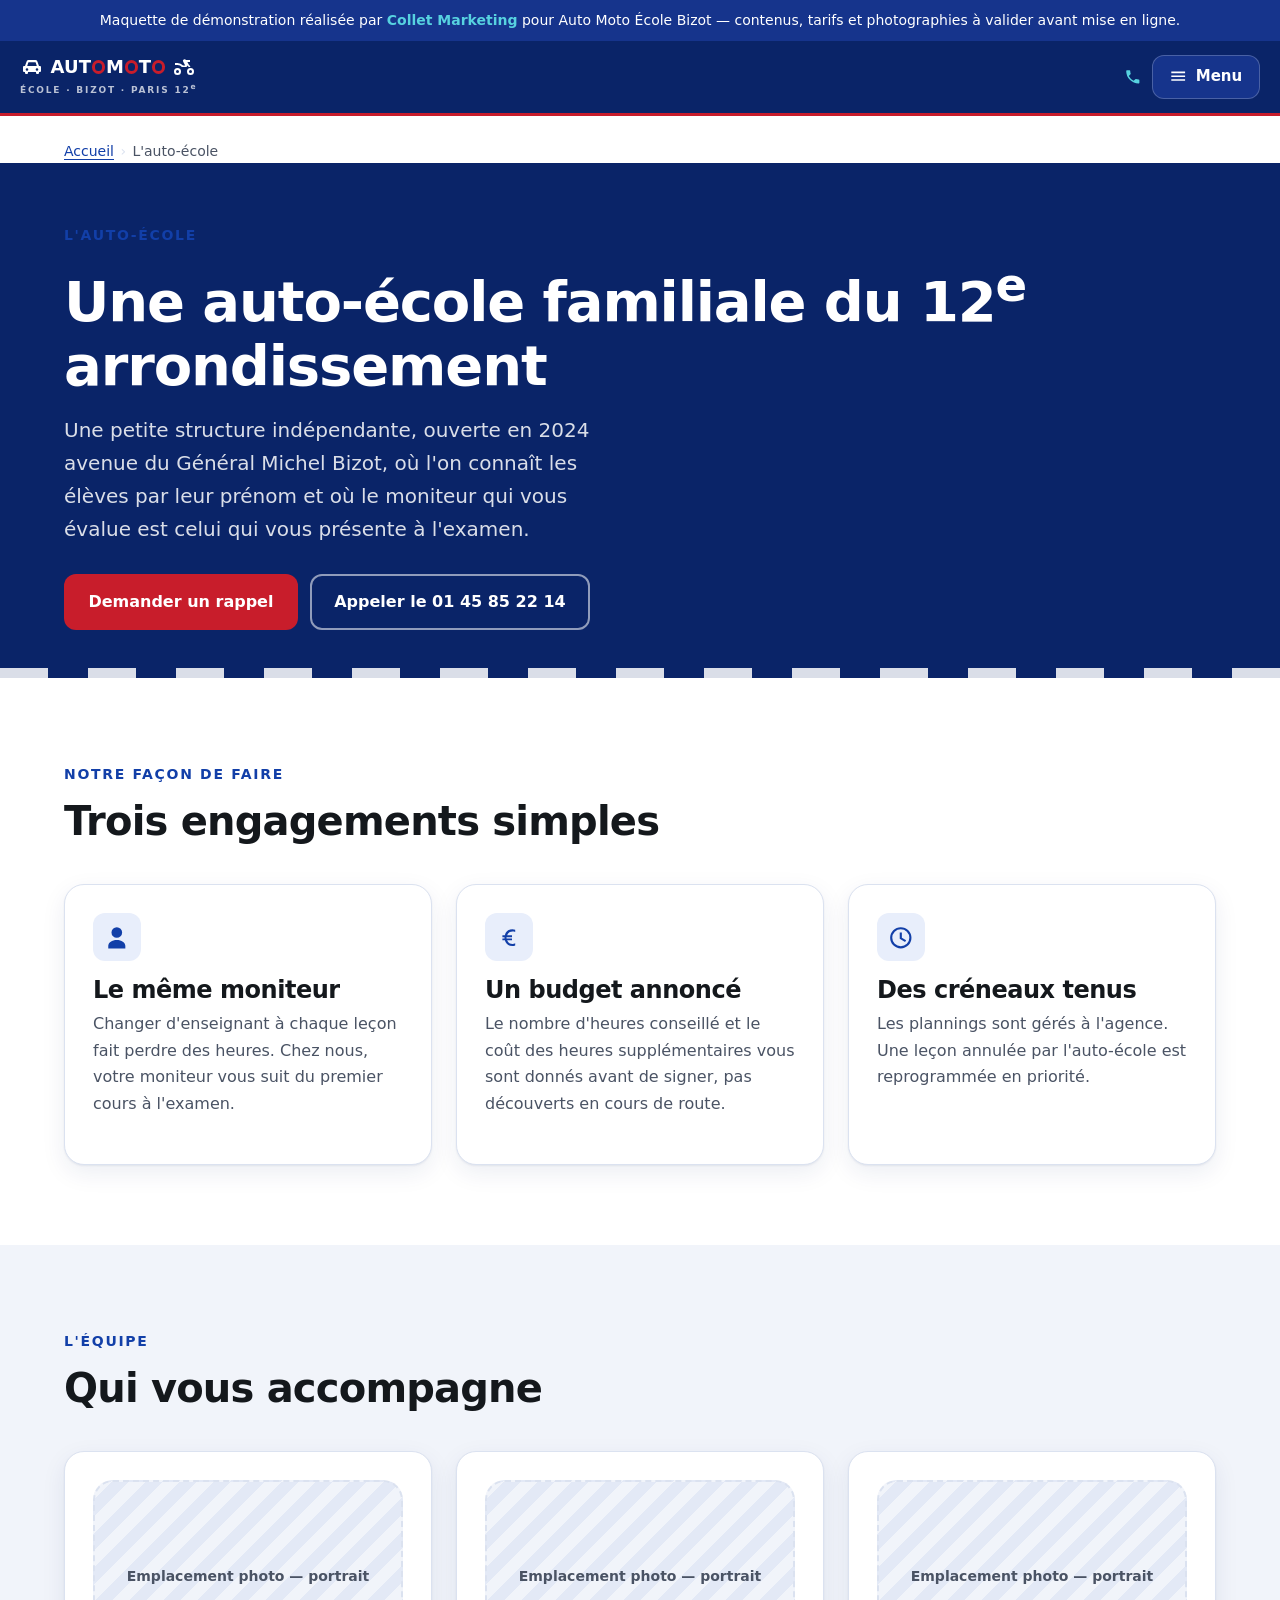
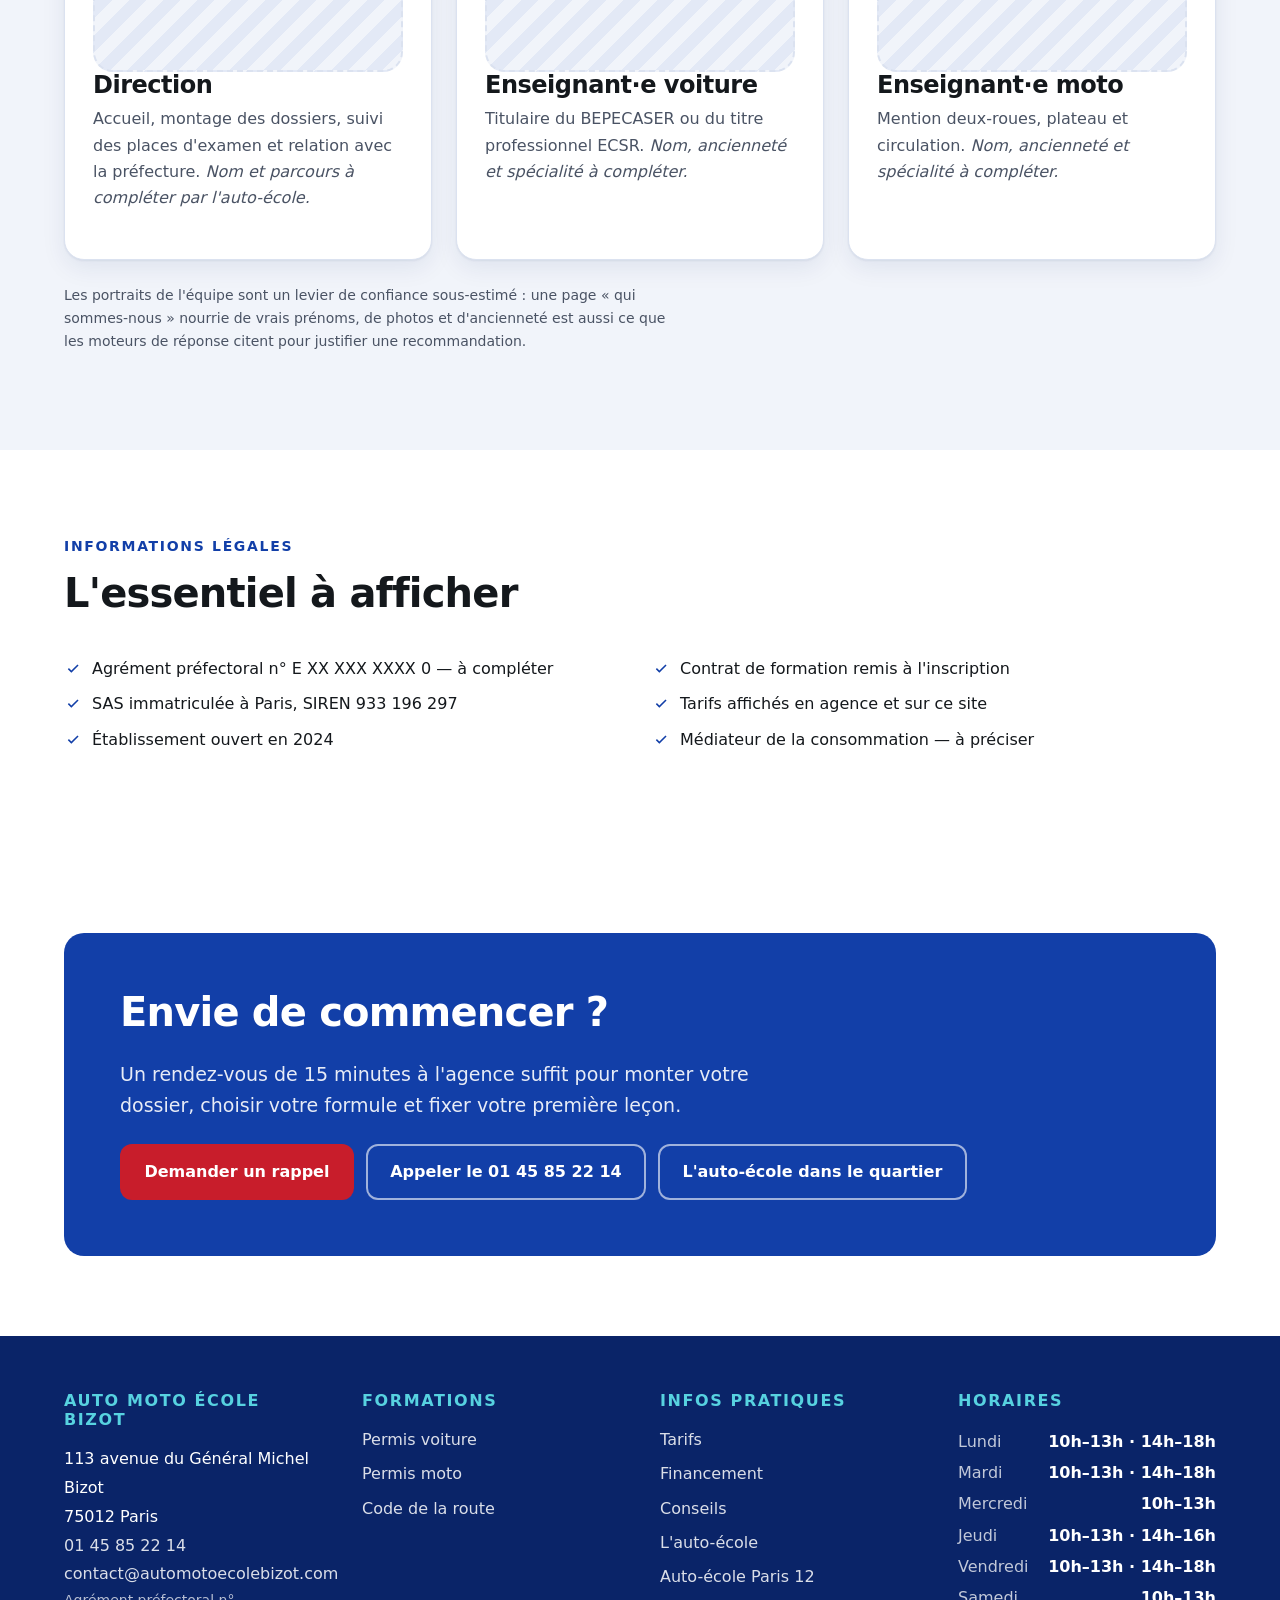
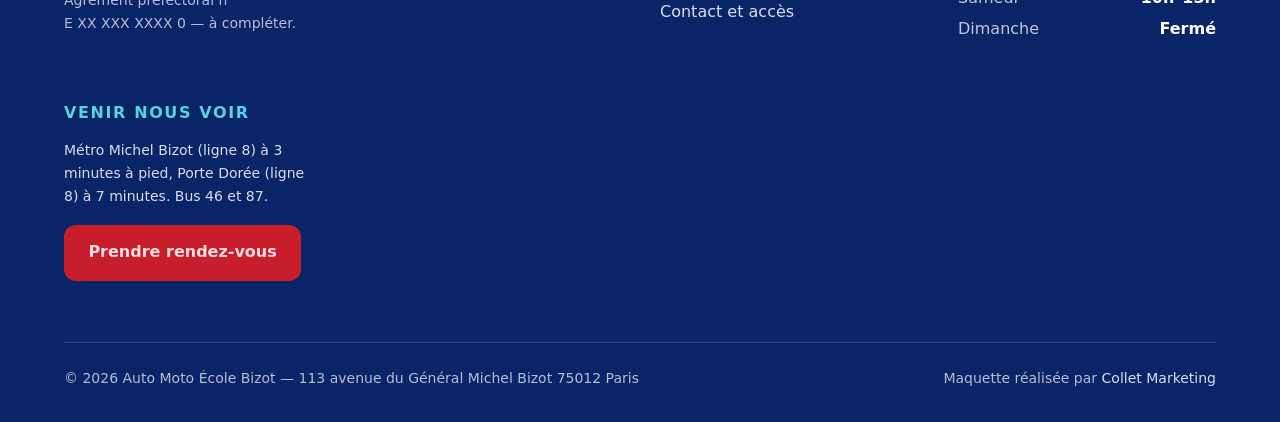
==== commit b62f5fc3: "Hauteur unique dans l'en-tête et encart de tiroir resserré Téléphone, bouton d'inscription et bouton" ====
--- a/a-propos.html
+++ b/a-propos.html
@@ -14,7 +14,7 @@
 <meta property="og:description" content="Auto Moto École Bizot, auto-école familiale du 12e arrondissement de Paris : notre équipe, nos engagements et nos informations légales.">
 <meta property="og:url" content="https://www.automotoecolebizot.com/a-propos.html">
 <meta name="twitter:card" content="summary_large_image">
-<link rel="stylesheet" href="assets/css/bizot.css?v=f76d17f66a">
+<link rel="stylesheet" href="assets/css/bizot.css?v=dcbd297995">
 <script type="application/ld+json">{"@context":"https://schema.org","@type":["DrivingSchool","LocalBusiness"],"@id":"https://www.automotoecolebizot.com/#etablissement","name":"Auto Moto École Bizot","legalName":"AUTO MOTO ECOLE BIZOT","url":"https://www.automotoecolebizot.com/","telephone":"+33145852214","email":"contact@automotoecolebizot.com","image":"https://www.automotoecolebizot.com/assets/img/devanture.jpg","priceRange":"€€","currenciesAccepted":"EUR","address":{"@type":"PostalAddress","streetAddress":"113 avenue du Général Michel Bizot","postalCode":"75012","addressLocality":"Paris","addressRegion":"Île-de-France","addressCountry":"FR"},"geo":{"@type":"GeoCoordinates","latitude":"48.8368","longitude":"2.4048"},"openingHoursSpecification":[{"@type":"OpeningHoursSpecification","dayOfWeek":["Monday","Tuesday","Friday"],"opens":"10:00","closes":"13:00"},{"@type":"OpeningHoursSpecification","dayOfWeek":["Monday","Tuesday","Friday"],"opens":"14:00","closes":"18:00"},{"@type":"OpeningHoursSpecification","dayOfWeek":["Wednesday","Saturday"],"opens":"10:00","closes":"13:00"},{"@type":"OpeningHoursSpecification","dayOfWeek":"Thursday","opens":"10:00","closes":"13:00"},{"@type":"OpeningHoursSpecification","dayOfWeek":"Thursday","opens":"14:00","closes":"16:00"}],"areaServed":[{"@type":"City","name":"Paris 12e"},{"@type":"City","name":"Saint-Mandé"},{"@type":"City","name":"Charenton-le-Pont"},{"@type":"City","name":"Vincennes"}],"hasOfferCatalog":{"@type":"OfferCatalog","name":"Formations au permis de conduire","itemListElement":[{"@type":"Offer","name":"Permis B — forfait 20 h boîte manuelle","price":"990","priceCurrency":"EUR"},{"@type":"Offer","name":"Permis B — forfait 20 h boîte automatique","price":"990","priceCurrency":"EUR"},{"@type":"Offer","name":"Permis A2 — forfait 20 h moto","price":"890","priceCurrency":"EUR"}]},"publicAccess":true,"sameAs":["https://www.instagram.com/"]}</script>
 <script type="application/ld+json">{"@context":"https://schema.org","@type":"BreadcrumbList","itemListElement":[{"@type":"ListItem","position":1,"name":"Accueil","item":"https://www.automotoecolebizot.com/index.html"},{"@type":"ListItem","position":2,"name":"L'auto-école"}]}</script>
 </head>
@@ -53,7 +53,7 @@
   </nav>
   <div class="tiroir__pied">
     <a class="tiroir__tel" href="tel:+33145852214"><svg viewBox="0 0 24 24" aria-hidden="true" focusable="false"><path d="M6.6 10.8a15.1 15.1 0 0 0 6.6 6.6l2.2-2.2a1 1 0 0 1 1-.24 11.4 11.4 0 0 0 3.6.58 1 1 0 0 1 1 1V20a1 1 0 0 1-1 1A17 17 0 0 1 3 4a1 1 0 0 1 1-1h3.5a1 1 0 0 1 1 1 11.4 11.4 0 0 0 .58 3.6 1 1 0 0 1-.25 1z"/></svg>01 45 85 22 14</a>
-    <p class="tiroir__horaire">Ouvert du lundi au samedi — 113 av. du Général Michel Bizot</p>
+    <p class="tiroir__horaire">Ouvert du lundi au samedi</p>
     <a class="bouton bouton--principal bouton--large" href="contact.html">S'inscrire</a>
   </div>
 </div>
--- a/assets/css/bizot.css
+++ b/assets/css/bizot.css
@@ -217,20 +217,31 @@
 .nav__sous-lien:hover { background: var(--bleu-voile); color: var(--marque); }
 .nav__sous-lien[aria-current="page"] { color: var(--marque); background: var(--bleu-voile); }
 
-.entete__actions { display: flex; align-items: center; gap: .75rem; flex: 0 0 auto; }
-.entete__cta { padding: .6rem 1.1rem; font-size: .9375rem; }
+.entete__actions { display: flex; align-items: center; gap: .6rem; flex: 0 0 auto; }
+
+/* Les trois éléments d'action de l'en-tête — téléphone, inscription, menu —
+   partagent hauteur, rayon et taille de texte. Sans cela chacun suit sa
+   propre règle et la barre part en escalier. */
+.entete__actions .tel-entete,
+.entete__actions .entete__cta,
+.entete__actions .bouton-menu {
+  height: 2.75rem; min-height: 2.75rem;
+  padding: 0 1.05rem;
+  border-radius: var(--rayon);
+  font-size: .9375rem; font-weight: 800;
+}
 .tel-entete {
   display: inline-flex; align-items: center; gap: .5rem;
-  color: var(--blanc); text-decoration: none; font-weight: 700; white-space: nowrap;
+  color: var(--blanc); text-decoration: none; white-space: nowrap;
+  padding-inline: .35rem;
 }
 .tel-entete svg { width: 1.1rem; height: 1.1rem; fill: var(--accent-sombre); }
 
 .bouton-menu {
   display: none; align-items: center; gap: .5rem;
   background: var(--bleu-profond); color: var(--blanc);
-  border: 1px solid rgba(255,255,255,.22); border-radius: var(--rayon);
-  font: inherit; font-size: var(--petit); font-weight: 700;
-  padding: .6rem .95rem; cursor: pointer; min-height: 44px;
+  border: 1px solid rgba(255,255,255,.22);
+  font: inherit; cursor: pointer;
 }
 .bouton-menu__icone { width: 1.15rem; height: 1.15rem; fill: currentColor; }
 
@@ -287,23 +298,26 @@
 .tiroir__lien[aria-current="page"] { color: var(--accent-sombre); }
 
 .tiroir__pied {
-  display: grid; gap: .6rem; padding: 1.25rem;
+  display: grid; gap: .4rem; padding: .85rem 1.25rem 1rem;
   background: var(--bleu-profond); border-top: 1px solid rgba(255,255,255,.14);
 }
 .tiroir__tel {
-  display: inline-flex; align-items: center; gap: .55rem;
-  color: var(--blanc); text-decoration: none; font-size: 1.25rem; font-weight: 800;
-}
-.tiroir__tel svg { width: 1.3rem; height: 1.3rem; fill: var(--accent-sombre); }
-.tiroir__horaire { margin: 0; font-size: var(--mention); color: rgba(255,255,255,.75); max-width: none; }
+  display: inline-flex; align-items: center; gap: .5rem;
+  color: var(--blanc); text-decoration: none; font-size: 1.0625rem; font-weight: 800;
+}
+.tiroir__tel svg { width: 1.1rem; height: 1.1rem; fill: var(--accent-sombre); }
+.tiroir__horaire { margin: 0 0 .15rem; font-size: .8125rem; color: rgba(255,255,255,.75); max-width: none; }
+.tiroir__pied .bouton { min-height: 2.75rem; padding: 0 1rem; font-size: .9375rem; }
 
 body.tiroir-ouvert { overflow: hidden; }
 
 @media (max-width: 80rem) {
-  .nav, .entete__cta { display: none; }
-  .bouton-menu { display: inline-flex; }
+  .nav { display: none; }
+  .entete__actions .entete__cta { display: none; }
+  .entete__actions .bouton-menu { display: inline-flex; }
   .entete__actions { margin-left: auto; }
   .tel-entete__texte { display: none; }
+  .entete__actions .tel-entete { padding-inline: 0; }
 }
 
 /* Au-delà, le tiroir n'existe plus : la barre suffit. */
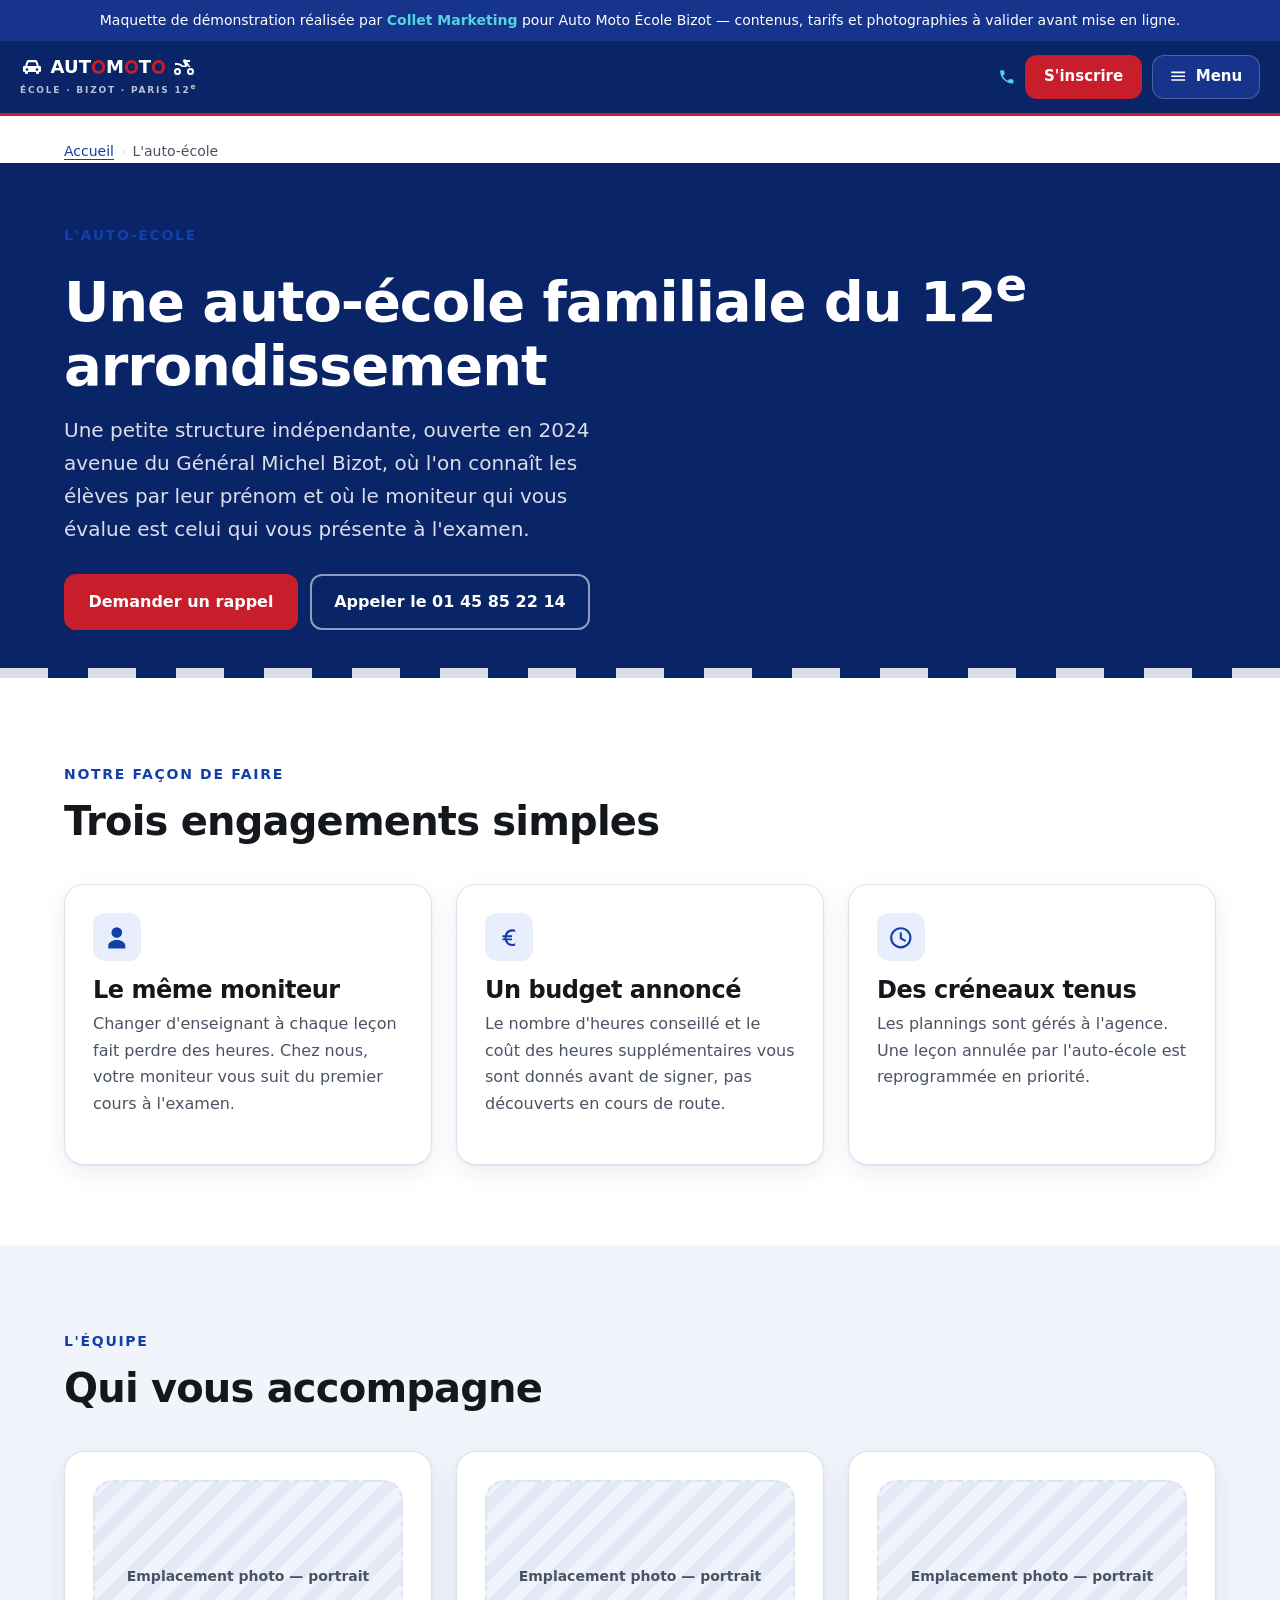
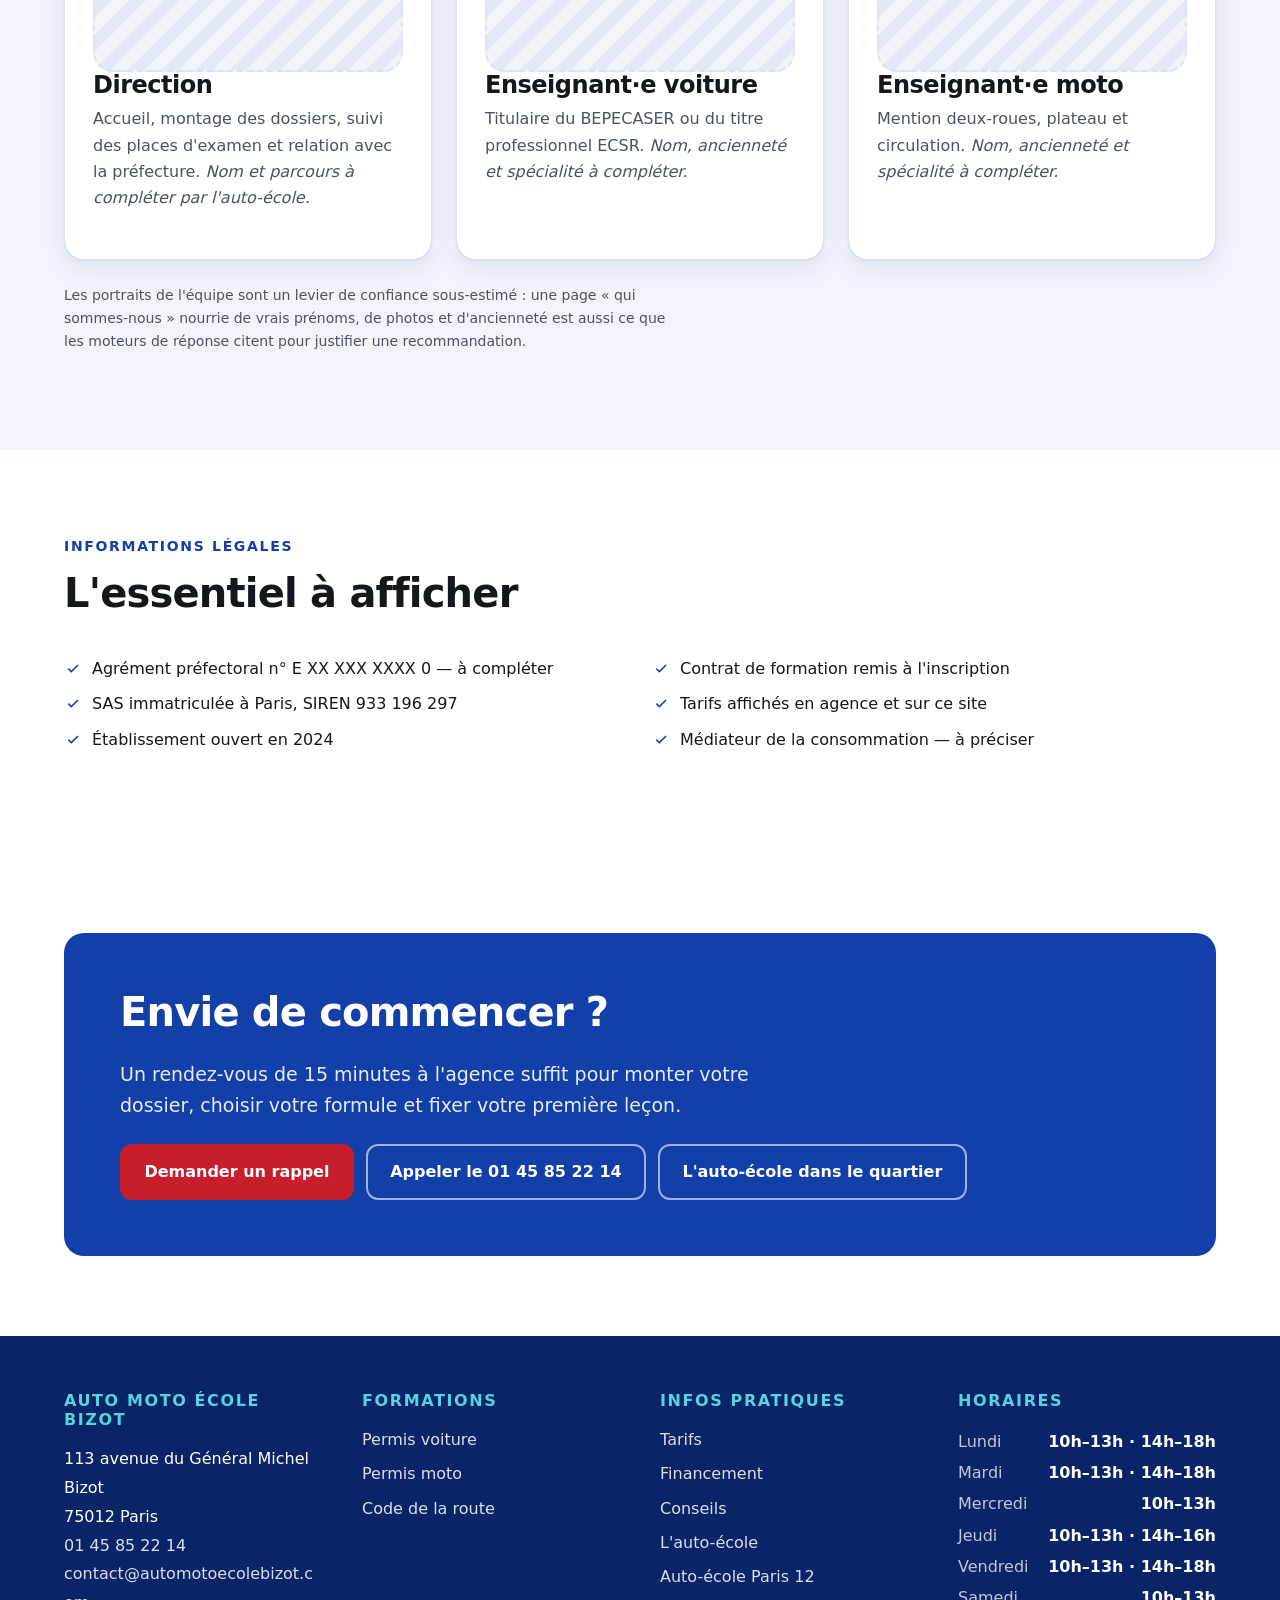
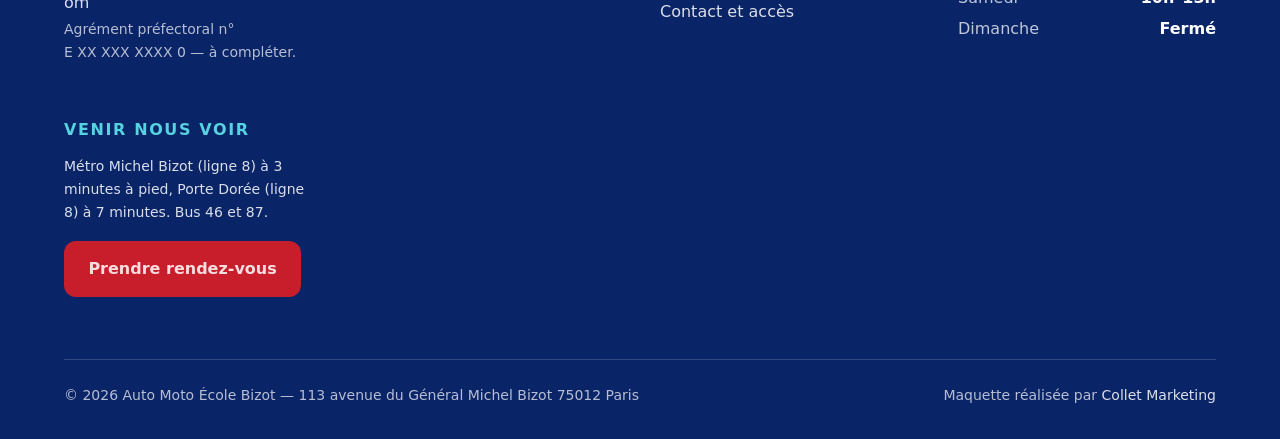
==== commit e105d86f: "Bouton d'inscription conservé dans la barre en petit écran L'espace laissé libre à gauche du bouton " ====
--- a/a-propos.html
+++ b/a-propos.html
@@ -14,7 +14,7 @@
 <meta property="og:description" content="Auto Moto École Bizot, auto-école familiale du 12e arrondissement de Paris : notre équipe, nos engagements et nos informations légales.">
 <meta property="og:url" content="https://www.automotoecolebizot.com/a-propos.html">
 <meta name="twitter:card" content="summary_large_image">
-<link rel="stylesheet" href="assets/css/bizot.css?v=dcbd297995">
+<link rel="stylesheet" href="assets/css/bizot.css?v=c29dc45241">
 <script type="application/ld+json">{"@context":"https://schema.org","@type":["DrivingSchool","LocalBusiness"],"@id":"https://www.automotoecolebizot.com/#etablissement","name":"Auto Moto École Bizot","legalName":"AUTO MOTO ECOLE BIZOT","url":"https://www.automotoecolebizot.com/","telephone":"+33145852214","email":"contact@automotoecolebizot.com","image":"https://www.automotoecolebizot.com/assets/img/devanture.jpg","priceRange":"€€","currenciesAccepted":"EUR","address":{"@type":"PostalAddress","streetAddress":"113 avenue du Général Michel Bizot","postalCode":"75012","addressLocality":"Paris","addressRegion":"Île-de-France","addressCountry":"FR"},"geo":{"@type":"GeoCoordinates","latitude":"48.8368","longitude":"2.4048"},"openingHoursSpecification":[{"@type":"OpeningHoursSpecification","dayOfWeek":["Monday","Tuesday","Friday"],"opens":"10:00","closes":"13:00"},{"@type":"OpeningHoursSpecification","dayOfWeek":["Monday","Tuesday","Friday"],"opens":"14:00","closes":"18:00"},{"@type":"OpeningHoursSpecification","dayOfWeek":["Wednesday","Saturday"],"opens":"10:00","closes":"13:00"},{"@type":"OpeningHoursSpecification","dayOfWeek":"Thursday","opens":"10:00","closes":"13:00"},{"@type":"OpeningHoursSpecification","dayOfWeek":"Thursday","opens":"14:00","closes":"16:00"}],"areaServed":[{"@type":"City","name":"Paris 12e"},{"@type":"City","name":"Saint-Mandé"},{"@type":"City","name":"Charenton-le-Pont"},{"@type":"City","name":"Vincennes"}],"hasOfferCatalog":{"@type":"OfferCatalog","name":"Formations au permis de conduire","itemListElement":[{"@type":"Offer","name":"Permis B — forfait 20 h boîte manuelle","price":"990","priceCurrency":"EUR"},{"@type":"Offer","name":"Permis B — forfait 20 h boîte automatique","price":"990","priceCurrency":"EUR"},{"@type":"Offer","name":"Permis A2 — forfait 20 h moto","price":"890","priceCurrency":"EUR"}]},"publicAccess":true,"sameAs":["https://www.instagram.com/"]}</script>
 <script type="application/ld+json">{"@context":"https://schema.org","@type":"BreadcrumbList","itemListElement":[{"@type":"ListItem","position":1,"name":"Accueil","item":"https://www.automotoecolebizot.com/index.html"},{"@type":"ListItem","position":2,"name":"L'auto-école"}]}</script>
 </head>
@@ -24,7 +24,7 @@
 <header class="entete">
   <div class="conteneur entete__barre">
     <a class="logo" href="index.html">
-      <span class="logo__lockup" aria-hidden="true"><svg class="logo__vehicule" viewBox="0 0 24 24" aria-hidden="true" focusable="false"><path d="M5 11l1.5-4.3A2 2 0 0 1 8.4 5h7.2a2 2 0 0 1 1.9 1.7L19 11h1a1 1 0 0 1 1 1v4a1 1 0 0 1-1 1h-1v1a1 1 0 0 1-1 1h-1a1 1 0 0 1-1-1v-1H8v1a1 1 0 0 1-1 1H6a1 1 0 0 1-1-1v-1H4a1 1 0 0 1-1-1v-4a1 1 0 0 1 1-1zm2.2 0h9.6l-1.1-3.4a.6.6 0 0 0-.5-.4H8.8a.6.6 0 0 0-.5.4zM7 13.2a1.3 1.3 0 1 0 0 2.6 1.3 1.3 0 0 0 0-2.6zm10 0a1.3 1.3 0 1 0 0 2.6 1.3 1.3 0 0 0 0-2.6z"/></svg><span class="logo__mot">AUT<i class="logo__o"></i>M<i class="logo__o"></i>T<i class="logo__o"></i></span><svg class="logo__vehicule" viewBox="0 0 24 24" aria-hidden="true" focusable="false"><path d="M5.5 13a3.5 3.5 0 1 0 0 7 3.5 3.5 0 0 0 0-7zm13 0a3.5 3.5 0 1 0 0 7 3.5 3.5 0 0 0 0-7zm-13 2a1.5 1.5 0 1 1 0 3 1.5 1.5 0 0 1 0-3zm13 0a1.5 1.5 0 1 1 0 3 1.5 1.5 0 0 1 0-3zM14 5h4v2h-2.6l1.3 2.4A5.5 5.5 0 0 1 18.5 12h-2a3.5 3.5 0 0 0-.8-1.6L14.4 12H9.9a5.5 5.5 0 0 0-4.4-2H3V8h2.5a7.5 7.5 0 0 1 5.6 2.5h2.1l-2-3.7A1.5 1.5 0 0 1 14 5z"/></svg></span><span class="logo__sous" aria-hidden="true">ÉCOLE · BIZOT · PARIS 12<sup>e</sup></span>
+      <span class="logo__lockup" aria-hidden="true"><svg class="logo__vehicule" viewBox="0 0 24 24" aria-hidden="true" focusable="false"><path d="M5 11l1.5-4.3A2 2 0 0 1 8.4 5h7.2a2 2 0 0 1 1.9 1.7L19 11h1a1 1 0 0 1 1 1v4a1 1 0 0 1-1 1h-1v1a1 1 0 0 1-1 1h-1a1 1 0 0 1-1-1v-1H8v1a1 1 0 0 1-1 1H6a1 1 0 0 1-1-1v-1H4a1 1 0 0 1-1-1v-4a1 1 0 0 1 1-1zm2.2 0h9.6l-1.1-3.4a.6.6 0 0 0-.5-.4H8.8a.6.6 0 0 0-.5.4zM7 13.2a1.3 1.3 0 1 0 0 2.6 1.3 1.3 0 0 0 0-2.6zm10 0a1.3 1.3 0 1 0 0 2.6 1.3 1.3 0 0 0 0-2.6z"/></svg><span class="logo__mot">AUT<i class="logo__o"></i>M<i class="logo__o"></i>T<i class="logo__o"></i></span><svg class="logo__vehicule" viewBox="0 0 24 24" aria-hidden="true" focusable="false"><path d="M5.5 13a3.5 3.5 0 1 0 0 7 3.5 3.5 0 0 0 0-7zm13 0a3.5 3.5 0 1 0 0 7 3.5 3.5 0 0 0 0-7zm-13 2a1.5 1.5 0 1 1 0 3 1.5 1.5 0 0 1 0-3zm13 0a1.5 1.5 0 1 1 0 3 1.5 1.5 0 0 1 0-3zM14 5h4v2h-2.6l1.3 2.4A5.5 5.5 0 0 1 18.5 12h-2a3.5 3.5 0 0 0-.8-1.6L14.4 12H9.9a5.5 5.5 0 0 0-4.4-2H3V8h2.5a7.5 7.5 0 0 1 5.6 2.5h2.1l-2-3.7A1.5 1.5 0 0 1 14 5z"/></svg></span><span class="logo__sous" aria-hidden="true">ÉCOLE · BIZOT<span class="logo__ville"> · PARIS 12<sup>e</sup></span></span>
       <span class="visuellement-cache">Auto Moto École Bizot — accueil</span>
     </a>
     <nav class="nav" aria-label="Navigation principale">
@@ -33,8 +33,9 @@
     <div class="entete__actions">
       <a class="tel-entete" href="tel:+33145852214"><svg viewBox="0 0 24 24" aria-hidden="true" focusable="false"><path d="M6.6 10.8a15.1 15.1 0 0 0 6.6 6.6l2.2-2.2a1 1 0 0 1 1-.24 11.4 11.4 0 0 0 3.6.58 1 1 0 0 1 1 1V20a1 1 0 0 1-1 1A17 17 0 0 1 3 4a1 1 0 0 1 1-1h3.5a1 1 0 0 1 1 1 11.4 11.4 0 0 0 .58 3.6 1 1 0 0 1-.25 1z"/></svg><span class="tel-entete__texte">01 45 85 22 14</span></a>
       <a class="bouton bouton--principal entete__cta" href="contact.html">S'inscrire</a>
-      <button class="bouton-menu" type="button" data-tiroir-ouvrir
-              aria-expanded="false" aria-controls="tiroir"><svg class="bouton-menu__icone" viewBox="0 0 24 24" aria-hidden="true" focusable="false"><path d="M3 6h18v2H3zm0 5h18v2H3zm0 5h18v2H3z"/></svg>Menu</button>
+      <button class="bouton-menu" type="button" data-tiroir-ouvrir aria-label="Menu"
+              aria-expanded="false" aria-controls="tiroir"><svg class="bouton-menu__icone" viewBox="0 0 24 24" aria-hidden="true" focusable="false"><path d="M3 6h18v2H3zm0 5h18v2H3zm0 5h18v2H3z"/></svg><span
+              class="bouton-menu__texte">Menu</span></button>
     </div>
   </div>
 </header>
--- a/assets/css/bizot.css
+++ b/assets/css/bizot.css
@@ -59,7 +59,15 @@
    -------------------------------------------------------------------------- */
 *, *::before, *::after { box-sizing: border-box; }
 
-html { scroll-behavior: smooth; }
+html {
+  scroll-behavior: smooth;
+  /* Le tiroir fermé est rangé hors écran par translateX(100%). Sur un écran
+     de 320 px, sa boîte élargissait la zone de défilement et la page se
+     décalait latéralement. « clip » supprime ce débordement sans créer de
+     conteneur de défilement — contrairement à « hidden », qui casserait
+     l'en-tête collant. */
+  overflow-x: clip;
+}
 @media (prefers-reduced-motion: reduce) {
   html { scroll-behavior: auto; }
   *, *::before, *::after { animation-duration: .01ms !important; transition-duration: .01ms !important; }
@@ -73,6 +81,9 @@
   color: var(--texte);
   background: var(--fond-page);
   -webkit-font-smoothing: antialiased;
+  /* Une adresse électronique ne se coupe nulle part : sur un écran étroit,
+     contact@automotoecolebizot.com débordait du pied de page. */
+  overflow-wrap: break-word;
 }
 
 h1, h2, h3, h4 { line-height: 1.15; margin: 0 0 .6em; letter-spacing: -.02em; font-weight: 800; }
@@ -133,11 +144,14 @@
 }
 .section--sombre .surtitre { color: var(--accent-sombre); }
 
+/* minmax(min(Xrem, 100%), 1fr) et non minmax(Xrem, 1fr) : sur un écran de
+   320 px, un minimum de 20rem dépasse la largeur du conteneur et la page se
+   met à défiler latéralement. Le min() laisse la colonne se réduire. */
 .grille { display: grid; gap: var(--gouttiere); }
-.grille--2 { grid-template-columns: repeat(auto-fit, minmax(19rem, 1fr)); }
-.grille--3 { grid-template-columns: repeat(auto-fit, minmax(17rem, 1fr)); }
-.grille--4 { grid-template-columns: repeat(auto-fit, minmax(14rem, 1fr)); }
-.grille--texte-media { grid-template-columns: repeat(auto-fit, minmax(20rem, 1fr)); align-items: center; gap: 3rem; }
+.grille--2 { grid-template-columns: repeat(auto-fit, minmax(min(19rem, 100%), 1fr)); }
+.grille--3 { grid-template-columns: repeat(auto-fit, minmax(min(17rem, 100%), 1fr)); }
+.grille--4 { grid-template-columns: repeat(auto-fit, minmax(min(14rem, 100%), 1fr)); }
+.grille--texte-media { grid-template-columns: repeat(auto-fit, minmax(min(20rem, 100%), 1fr)); align-items: center; gap: 3rem; }
 
 /* --------------------------------------------------------------------------
    4. En-tête
@@ -311,15 +325,47 @@
 
 body.tiroir-ouvert { overflow: hidden; }
 
+/* En dessous de 80rem, la barre garde ses deux actions — s'inscrire et ouvrir
+   le menu — dans le même gabarit ; seule la navigation passe dans le tiroir.
+   Puis, à mesure que la place manque, on retire par ordre d'importance
+   décroissante : le libellé du téléphone, le téléphone lui-même (il est en
+   gros en bas du tiroir), le mot « Menu », enfin les véhicules du logotype.
+   Le bouton d'inscription, lui, ne bouge jamais. */
 @media (max-width: 80rem) {
   .nav { display: none; }
-  .entete__actions .entete__cta { display: none; }
   .entete__actions .bouton-menu { display: inline-flex; }
   .entete__actions { margin-left: auto; }
   .tel-entete__texte { display: none; }
   .entete__actions .tel-entete { padding-inline: 0; }
 }
 
+@media (max-width: 48rem) {
+  .entete__actions .tel-entete { display: none; }
+  .entete__actions .bouton-menu { padding: 0 .85rem; }
+}
+
+/* Le mot « Menu » cède avant le logotype : l'icône à trois barres se comprend
+   sans libellé, et le bouton garde son nom accessible. */
+@media (max-width: 36rem) {
+  .bouton-menu__texte { display: none; }
+  .entete__actions .bouton-menu { padding: 0 .8rem; }
+  .logo__ville { display: none; }
+}
+
+@media (max-width: 24rem) {
+  .entete__actions .entete__cta { padding: 0 .85rem; }
+  .logo__vehicule { display: none; }
+  .logo__mot { font-size: 1.0625rem; }
+}
+
+/* Écrans de 320 px : le logotype cède les derniers pixels, jamais le bouton. */
+@media (max-width: 22rem) {
+  .bouton { padding: .8rem 1rem; }
+  .entete__barre { gap: .45rem; }
+  .logo__mot { font-size: .9375rem; }
+  .logo__sous { letter-spacing: .14em; }
+}
+
 /* Au-delà, le tiroir n'existe plus : la barre suffit. */
 @media (min-width: 80.0625rem) {
   .tiroir, .voile { display: none; }
@@ -330,6 +376,9 @@
    -------------------------------------------------------------------------- */
 .bouton {
   display: inline-flex; align-items: center; justify-content: center; gap: .5rem;
+  /* Un bouton ne dépasse jamais son conteneur : « Appeler le 01 45 85 22 14 »
+     fait 329 px sur un écran de 320. Le libellé passe alors à la ligne. */
+  max-width: 100%; text-align: center;
   min-height: 48px; padding: .8rem 1.4rem;
   border: 2px solid transparent; border-radius: var(--rayon);
   font: inherit; font-size: var(--petit); font-weight: 800; text-decoration: none;
@@ -363,7 +412,7 @@
   background: repeating-linear-gradient(90deg, var(--blanc) 0 3rem, transparent 3rem 5.5rem);
   opacity: .85;
 }
-.heros__grille { display: grid; grid-template-columns: repeat(auto-fit, minmax(20rem, 1fr)); gap: 3rem; align-items: center; }
+.heros__grille { display: grid; grid-template-columns: repeat(auto-fit, minmax(min(20rem, 100%), 1fr)); gap: 3rem; align-items: center; }
 .heros h1 { margin-bottom: 1rem; }
 .heros h1 em { font-style: normal; color: var(--accent-sombre); }
 .heros__accroche { font-size: 1.25rem; color: rgba(255,255,255,.85); max-width: 34rem; }
@@ -484,7 +533,7 @@
 .champ textarea { min-height: 7rem; resize: vertical; }
 .champ input:focus, .champ select:focus, .champ textarea:focus { border-color: var(--bleu); }
 .champ__aide { font-size: var(--mention); color: var(--texte-doux); margin: .35rem 0 0; }
-.champs-2 { display: grid; gap: 0 1rem; grid-template-columns: repeat(auto-fit, minmax(12rem, 1fr)); }
+.champs-2 { display: grid; gap: 0 1rem; grid-template-columns: repeat(auto-fit, minmax(min(12rem, 100%), 1fr)); }
 .mention { font-size: var(--mention); color: var(--texte-doux); }
 .formulaire__retour {
   margin-top: 1rem; padding: 1rem 1.15rem; border-radius: var(--rayon);
@@ -557,9 +606,9 @@
 .pied a { color: rgba(255,255,255,.85); text-decoration: none; }
 .pied a:hover { color: var(--accent-sombre); text-decoration: underline; }
 .pied h2 { font-size: 1rem; text-transform: uppercase; letter-spacing: .1em; color: var(--accent-sombre); margin-bottom: 1rem; }
-.pied__grille { display: grid; gap: 2.5rem; grid-template-columns: repeat(auto-fit, minmax(14rem, 1fr)); }
+.pied__grille { display: grid; gap: 2.5rem; grid-template-columns: repeat(auto-fit, minmax(min(14rem, 100%), 1fr)); }
 .pied ul { list-style: none; margin: 0; padding: 0; display: grid; gap: .5rem; font-size: var(--petit); }
-.pied address { font-style: normal; font-size: var(--petit); line-height: 1.8; }
+.pied address { font-style: normal; font-size: var(--petit); line-height: 1.8; overflow-wrap: anywhere; }
 .pied__horaires { font-size: var(--petit); }
 .pied__horaires div { display: flex; justify-content: space-between; gap: 1rem; max-width: 18rem; padding: .15rem 0; }
 .pied__horaires dt { color: rgba(255,255,255,.75); }
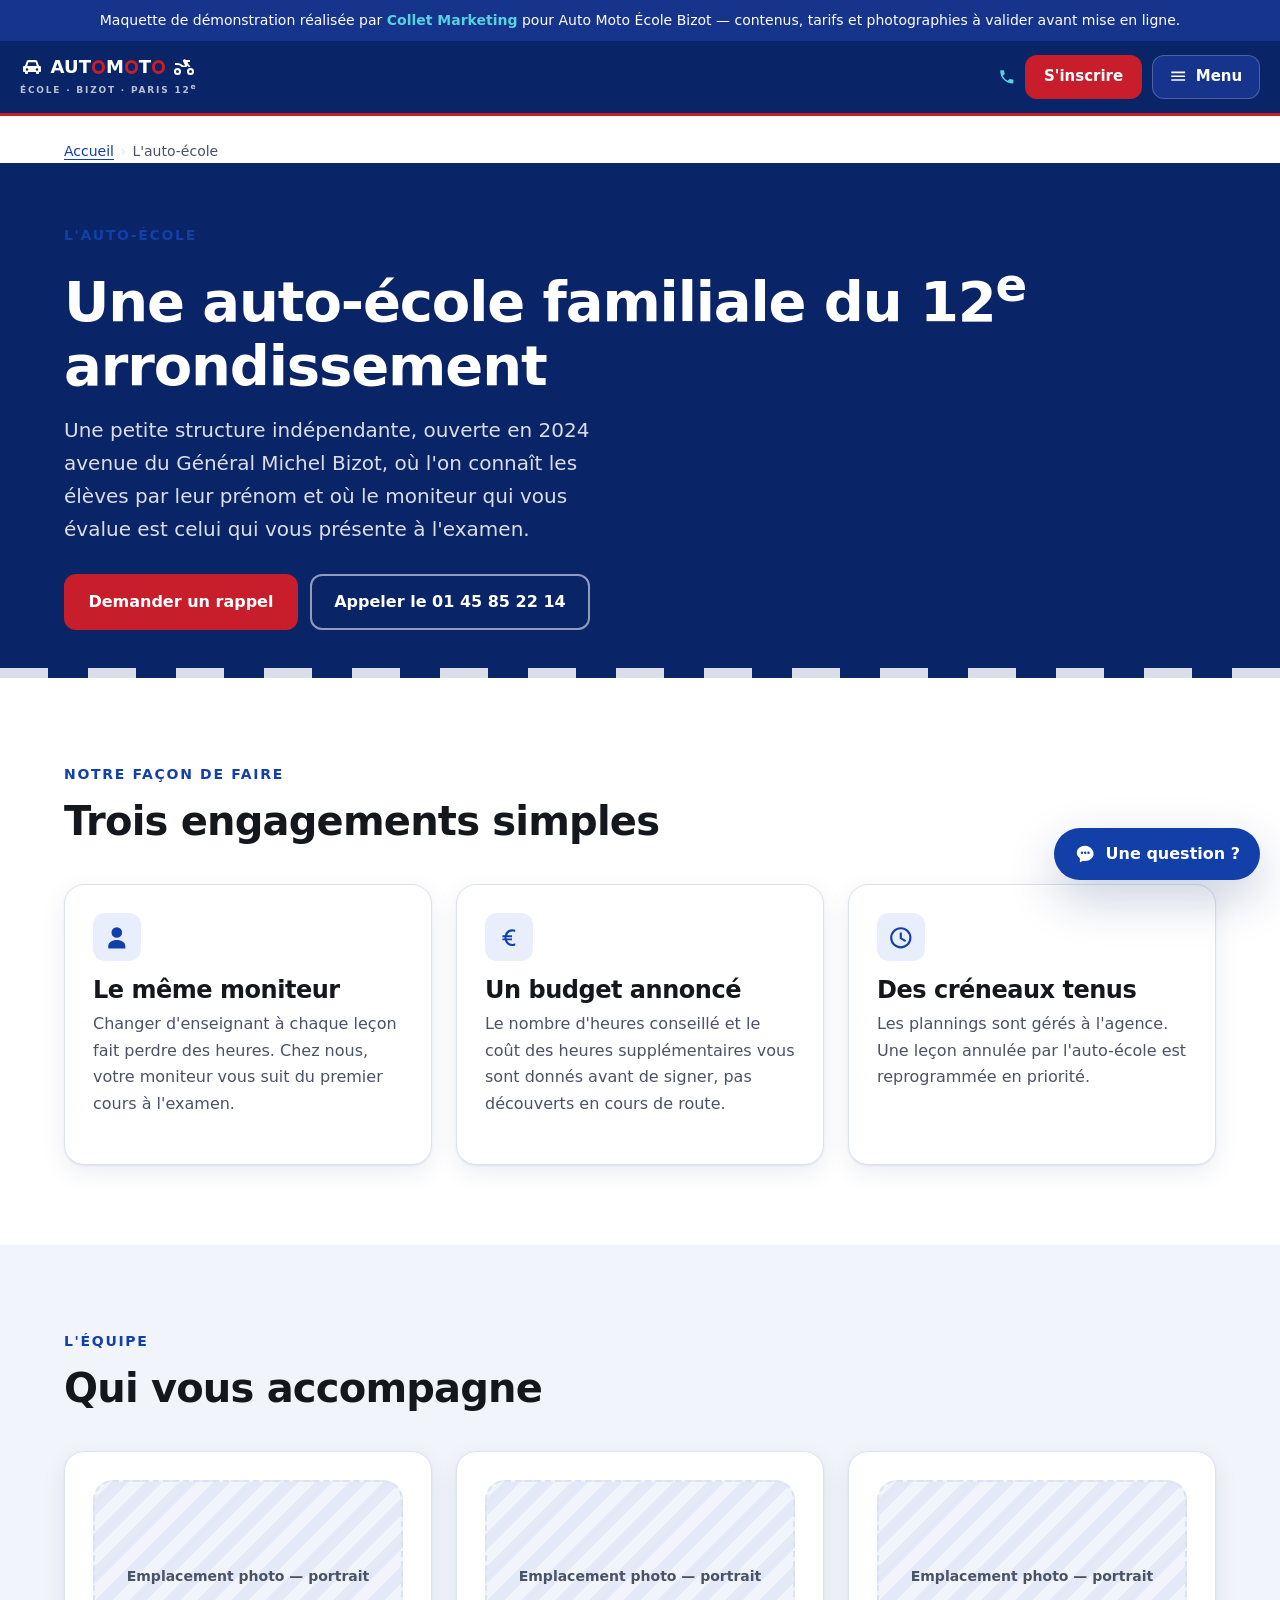
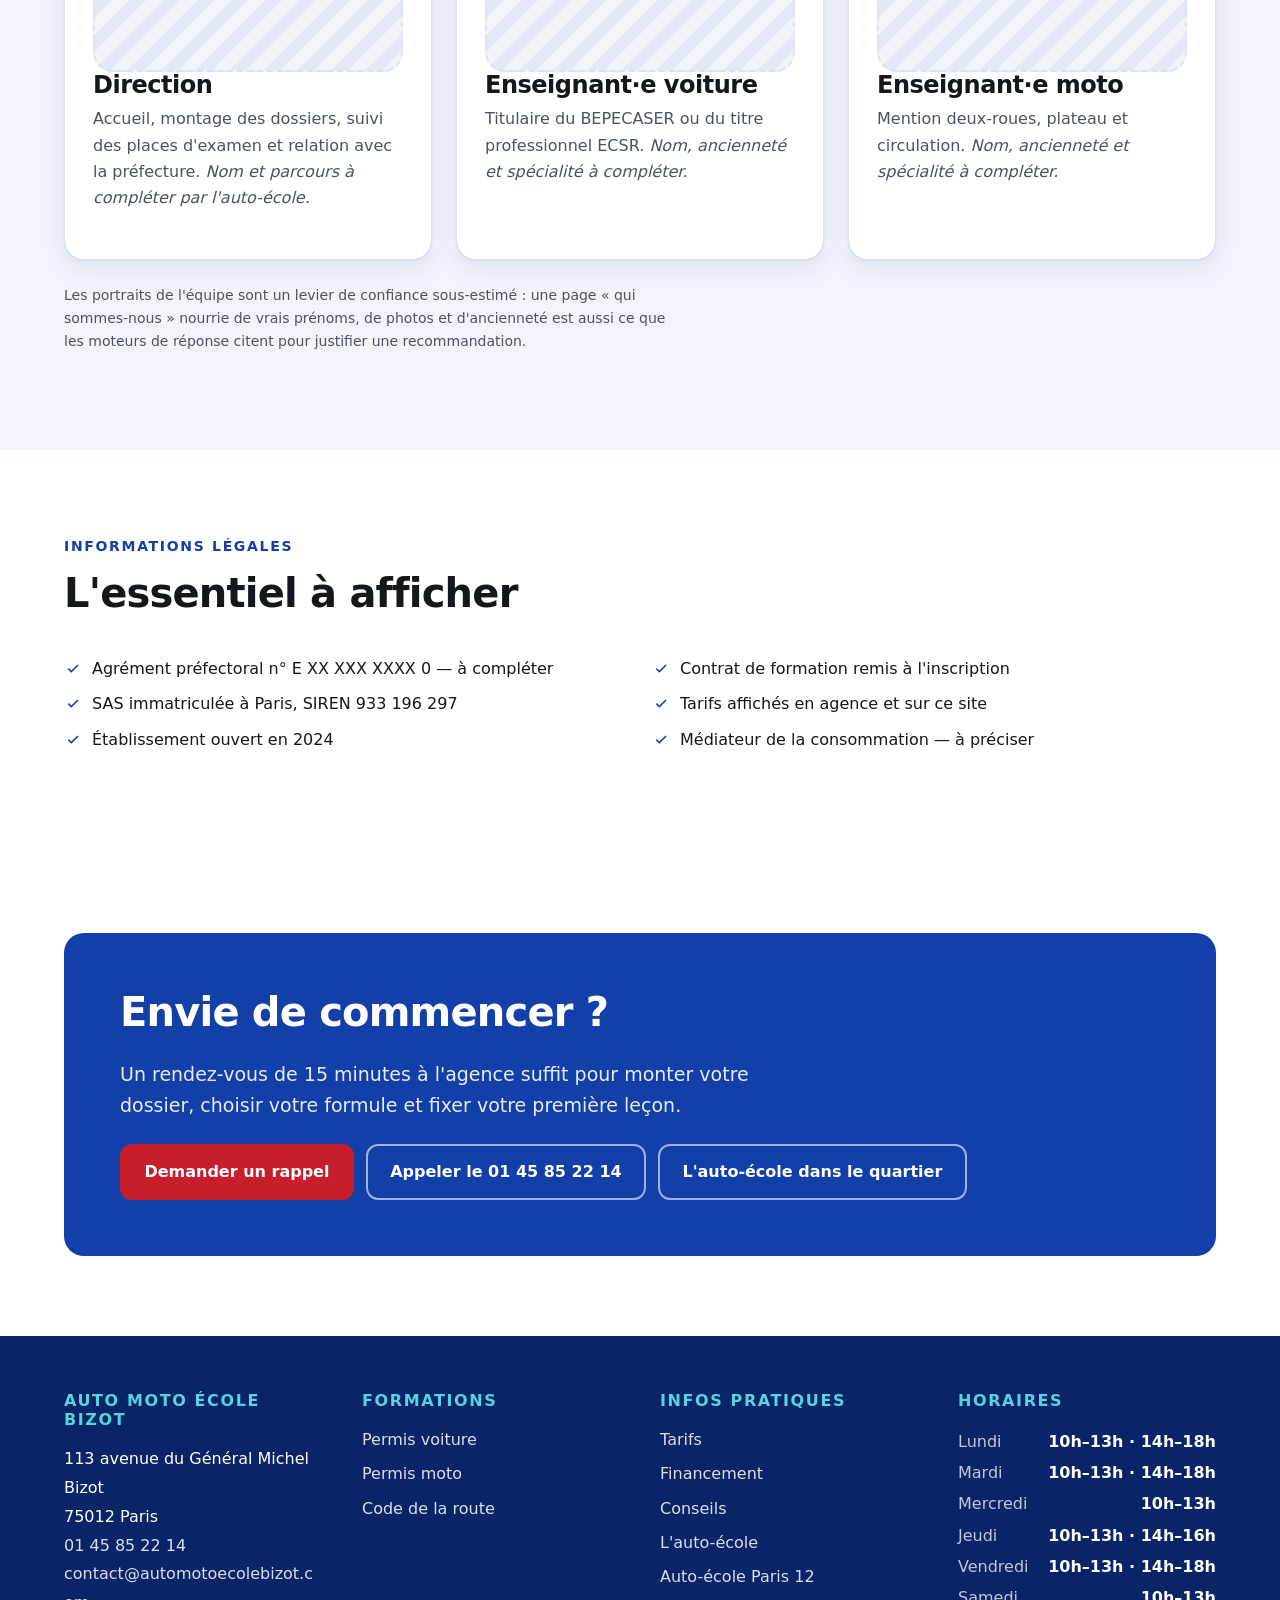
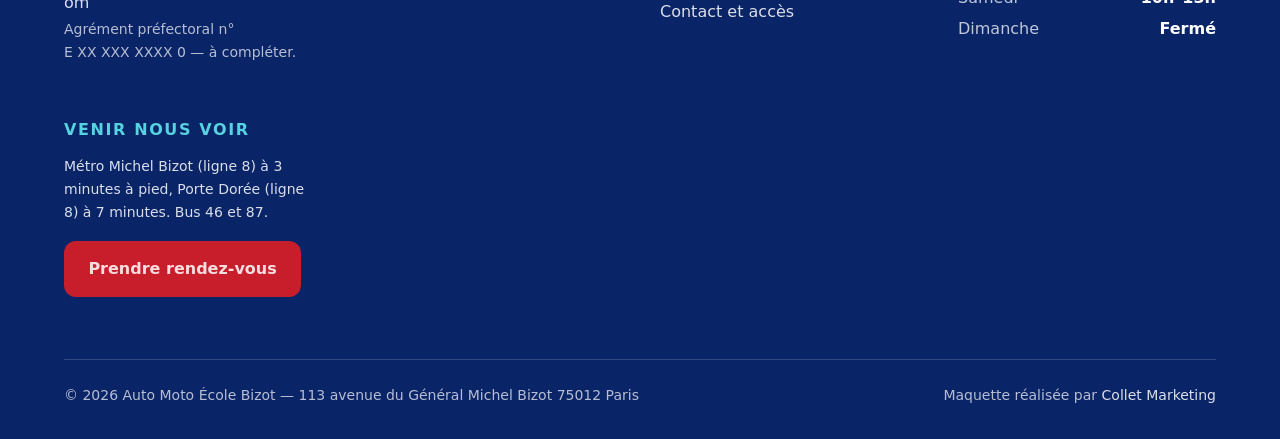
==== commit bedd7f70: "Assistant de discussion à réponses préparées Bulle flottante en bas à droite, présente sur les douze" ====
--- a/a-propos.html
+++ b/a-propos.html
@@ -14,7 +14,7 @@
 <meta property="og:description" content="Auto Moto École Bizot, auto-école familiale du 12e arrondissement de Paris : notre équipe, nos engagements et nos informations légales.">
 <meta property="og:url" content="https://www.automotoecolebizot.com/a-propos.html">
 <meta name="twitter:card" content="summary_large_image">
-<link rel="stylesheet" href="assets/css/bizot.css?v=c29dc45241">
+<link rel="stylesheet" href="assets/css/bizot.css?v=1d3d43df5b">
 <script type="application/ld+json">{"@context":"https://schema.org","@type":["DrivingSchool","LocalBusiness"],"@id":"https://www.automotoecolebizot.com/#etablissement","name":"Auto Moto École Bizot","legalName":"AUTO MOTO ECOLE BIZOT","url":"https://www.automotoecolebizot.com/","telephone":"+33145852214","email":"contact@automotoecolebizot.com","image":"https://www.automotoecolebizot.com/assets/img/devanture.jpg","priceRange":"€€","currenciesAccepted":"EUR","address":{"@type":"PostalAddress","streetAddress":"113 avenue du Général Michel Bizot","postalCode":"75012","addressLocality":"Paris","addressRegion":"Île-de-France","addressCountry":"FR"},"geo":{"@type":"GeoCoordinates","latitude":"48.8368","longitude":"2.4048"},"openingHoursSpecification":[{"@type":"OpeningHoursSpecification","dayOfWeek":["Monday","Tuesday","Friday"],"opens":"10:00","closes":"13:00"},{"@type":"OpeningHoursSpecification","dayOfWeek":["Monday","Tuesday","Friday"],"opens":"14:00","closes":"18:00"},{"@type":"OpeningHoursSpecification","dayOfWeek":["Wednesday","Saturday"],"opens":"10:00","closes":"13:00"},{"@type":"OpeningHoursSpecification","dayOfWeek":"Thursday","opens":"10:00","closes":"13:00"},{"@type":"OpeningHoursSpecification","dayOfWeek":"Thursday","opens":"14:00","closes":"16:00"}],"areaServed":[{"@type":"City","name":"Paris 12e"},{"@type":"City","name":"Saint-Mandé"},{"@type":"City","name":"Charenton-le-Pont"},{"@type":"City","name":"Vincennes"}],"hasOfferCatalog":{"@type":"OfferCatalog","name":"Formations au permis de conduire","itemListElement":[{"@type":"Offer","name":"Permis B — forfait 20 h boîte manuelle","price":"990","priceCurrency":"EUR"},{"@type":"Offer","name":"Permis B — forfait 20 h boîte automatique","price":"990","priceCurrency":"EUR"},{"@type":"Offer","name":"Permis A2 — forfait 20 h moto","price":"890","priceCurrency":"EUR"}]},"publicAccess":true,"sameAs":["https://www.instagram.com/"]}</script>
 <script type="application/ld+json">{"@context":"https://schema.org","@type":"BreadcrumbList","itemListElement":[{"@type":"ListItem","position":1,"name":"Accueil","item":"https://www.automotoecolebizot.com/index.html"},{"@type":"ListItem","position":2,"name":"L'auto-école"}]}</script>
 </head>
@@ -183,6 +183,34 @@
     </div>
   </div>
 </footer>
+
+<!-- assistant:début -->
+<div class="chat" data-chat data-prefixe="">
+  <button class="chat__lanceur" type="button" data-chat-ouvrir
+          aria-expanded="false" aria-controls="chat-panneau">
+    <svg class="chat__icone" viewBox="0 0 24 24" aria-hidden="true" focusable="false"><path d="M12 3c-5 0-9 3.4-9 7.5 0 2.3 1.3 4.4 3.3 5.8V21l3.4-2a11 11 0 0 0 2.3.2c5 0 9-3.4 9-7.7S17 3 12 3zm-3.5 8.7a1.3 1.3 0 1 1 0-2.6 1.3 1.3 0 0 1 0 2.6zm3.5 0a1.3 1.3 0 1 1 0-2.6 1.3 1.3 0 0 1 0 2.6zm3.5 0a1.3 1.3 0 1 1 0-2.6 1.3 1.3 0 0 1 0 2.6z"/></svg><span class="chat__lanceur-texte">Une question&nbsp;?</span>
+  </button>
+  <section class="chat__panneau" id="chat-panneau" data-chat-panneau
+           role="dialog" aria-labelledby="chat-titre">
+    <header class="chat__entete">
+      <div>
+        <p class="chat__titre" id="chat-titre">Assistant Auto Moto École Bizot</p>
+        <p class="chat__note">Réponses préparées par l'auto-école — pas d'intelligence artificielle</p>
+      </div>
+      <button class="chat__fermer" type="button" data-chat-fermer aria-label="Fermer la discussion"><svg viewBox="0 0 24 24" aria-hidden="true" focusable="false"><path d="m12 10.6 5.3-5.3 1.4 1.4-5.3 5.3 5.3 5.3-1.4 1.4-5.3-5.3-5.3 5.3-1.4-1.4 5.3-5.3-5.3-5.3 1.4-1.4z"/></svg></button>
+    </header>
+    <div class="chat__fil" data-chat-fil role="log" aria-live="polite" aria-label="Conversation"></div>
+    <div class="chat__suggestions" data-chat-suggestions></div>
+    <form class="chat__saisie" data-chat-form>
+      <label class="visuellement-cache" for="chat-champ">Votre question</label>
+      <input id="chat-champ" data-chat-champ type="text" autocomplete="off"
+             placeholder="Écrivez votre question…">
+      <button class="chat__envoyer" type="submit" aria-label="Envoyer la question"><svg viewBox="0 0 24 24" aria-hidden="true" focusable="false"><path d="M3.4 20.4 21 12 3.4 3.6 3.4 10l12.6 2-12.6 2z"/></svg></button>
+    </form>
+  </section>
+</div>
+<!-- assistant:fin -->
 <script src="assets/js/site.js?v=e7a0ee19bc" defer></script>
+<script src="assets/js/chat.js?v=62240a2bcc" defer></script>
 </body>
 </html>
--- a/assets/css/bizot.css
+++ b/assets/css/bizot.css
@@ -638,3 +638,121 @@
   position: absolute; width: 1px; height: 1px; overflow: hidden;
   clip: rect(0 0 0 0); clip-path: inset(50%); white-space: nowrap;
 }
+
+/* --------------------------------------------------------------------------
+   16. Assistant de discussion
+   Bulle flottante en bas à droite, panneau au-dessus. Le panneau passe sous
+   le voile du tiroir de navigation (z-index 55 contre 60) : les deux ne se
+   disputent jamais l'écran.
+   -------------------------------------------------------------------------- */
+.chat { position: fixed; right: 1.25rem; bottom: 1.25rem; z-index: 55; }
+
+.chat__lanceur {
+  display: inline-flex; align-items: center; gap: .55rem;
+  height: 3.25rem; padding: 0 1.25rem;
+  background: var(--bleu); color: var(--blanc);
+  border: 0; border-radius: 999px;
+  font: inherit; font-size: var(--petit); font-weight: 800;
+  box-shadow: var(--ombre-forte); cursor: pointer;
+}
+.chat__lanceur:hover { background: var(--bleu-fonce); }
+.chat__icone { width: 1.4rem; height: 1.4rem; fill: currentColor; }
+
+.chat__panneau {
+  position: absolute; right: 0; bottom: 4rem;
+  display: flex; flex-direction: column;
+  width: min(23rem, calc(100vw - 2.5rem));
+  max-height: min(34rem, calc(100vh - 9rem));
+  background: var(--blanc); color: var(--texte);
+  border-radius: var(--rayon-large); overflow: hidden;
+  box-shadow: var(--ombre-forte);
+  opacity: 0; visibility: hidden; transform: translateY(.75rem);
+  transition: opacity .2s ease, transform .2s ease, visibility .2s;
+}
+.chat[data-ouvert="true"] .chat__panneau { opacity: 1; visibility: visible; transform: none; }
+
+.chat__entete {
+  display: flex; align-items: flex-start; gap: .75rem;
+  padding: .9rem 1rem; background: var(--bleu-nuit); color: var(--blanc);
+}
+.chat__titre { margin: 0; font-size: var(--petit); font-weight: 800; }
+.chat__note { margin: .15rem 0 0; font-size: .75rem; color: rgba(255,255,255,.72); max-width: none; }
+.chat__fermer {
+  margin-left: auto; flex: 0 0 auto;
+  display: inline-flex; align-items: center; justify-content: center;
+  width: 36px; height: 36px; padding: 0; cursor: pointer;
+  background: var(--bleu-profond); color: var(--blanc);
+  border: 1px solid rgba(255,255,255,.22); border-radius: .5rem;
+}
+.chat__fermer svg { width: 1.1rem; height: 1.1rem; fill: currentColor; }
+
+.chat__fil {
+  flex: 1; overflow-y: auto; padding: 1rem;
+  display: flex; flex-direction: column; gap: .6rem;
+  background: var(--gris);
+}
+.chat__bulle {
+  max-width: 88%; padding: .7rem .9rem; border-radius: var(--rayon);
+  font-size: 1rem; line-height: 1.5;
+}
+.chat__bulle p { margin: 0; max-width: none; font-size: inherit; }
+.chat__bulle p + p { margin-top: .55rem; }
+.chat__bulle--assistant { background: var(--blanc); border: 1px solid var(--trait); align-self: flex-start; }
+.chat__bulle--visiteur { background: var(--bleu); color: var(--blanc); align-self: flex-end; font-weight: 600; }
+.chat__bulle--assistant a { color: var(--marque); font-weight: 700; }
+.chat__mention { font-size: .8125rem; color: var(--texte-doux); }
+
+.chat__points { display: inline-flex; gap: .25rem; padding: .1rem 0; }
+.chat__points i { width: .4rem; height: .4rem; border-radius: 50%; background: var(--encre-douce); animation: chat-point 1s infinite; }
+.chat__points i:nth-child(2) { animation-delay: .15s; }
+.chat__points i:nth-child(3) { animation-delay: .3s; }
+@keyframes chat-point { 0%, 60%, 100% { opacity: .3; } 30% { opacity: 1; } }
+
+.chat__suggestions {
+  display: flex; flex-wrap: wrap; gap: .4rem;
+  padding: .75rem 1rem; border-top: 1px solid var(--trait); background: var(--blanc);
+}
+.chat__suggestions:empty { display: none; }
+.chat__suggestion {
+  min-height: 40px; padding: .4rem .8rem;
+  background: var(--bleu-voile); color: var(--marque);
+  border: 1px solid transparent; border-radius: 999px;
+  font: inherit; font-size: .875rem; font-weight: 700; cursor: pointer;
+}
+.chat__suggestion:hover { background: var(--blanc); border-color: var(--marque); }
+
+.chat__saisie { display: flex; gap: .5rem; padding: .75rem 1rem 1rem; border-top: 1px solid var(--trait); background: var(--blanc); }
+.chat__saisie input {
+  flex: 1; min-width: 0; min-height: 44px;
+  padding: .5rem .75rem; font: inherit; font-size: 1rem;
+  border: 2px solid var(--trait); border-radius: var(--rayon);
+  background: var(--blanc); color: var(--texte);
+}
+.chat__saisie input:focus { border-color: var(--bleu); }
+.chat__envoyer {
+  flex: 0 0 auto; width: 44px; height: 44px; padding: 0; cursor: pointer;
+  display: inline-flex; align-items: center; justify-content: center;
+  background: var(--bleu); color: var(--blanc); border: 0; border-radius: var(--rayon);
+}
+.chat__envoyer:hover { background: var(--bleu-fonce); }
+.chat__envoyer svg { width: 1.2rem; height: 1.2rem; fill: currentColor; }
+
+.chat__rappel { display: grid; gap: .35rem; margin-top: .6rem; }
+.chat__rappel label { font-size: .8125rem; font-weight: 700; }
+.chat__rappel input {
+  min-height: 44px; padding: .45rem .7rem; font: inherit; font-size: 1rem;
+  border: 2px solid var(--trait); border-radius: .5rem; background: var(--blanc); color: var(--texte);
+}
+.chat__rappel input:focus { border-color: var(--bleu); }
+.chat__rappel .bouton { min-height: 44px; margin-top: .35rem; font-size: .9375rem; }
+
+/* Le tiroir de navigation prend toute la place : l'assistant s'efface. */
+body.tiroir-ouvert .chat { display: none; }
+
+@media (max-width: 30rem) {
+  .chat { right: .75rem; bottom: .75rem; left: .75rem; }
+  .chat__lanceur { height: 3rem; padding: 0 1rem; font-size: .9375rem; }
+  .chat__panneau { width: auto; left: 0; right: 0; bottom: 3.75rem; max-height: calc(100vh - 8rem); }
+}
+
+@media print { .chat { display: none; } }
